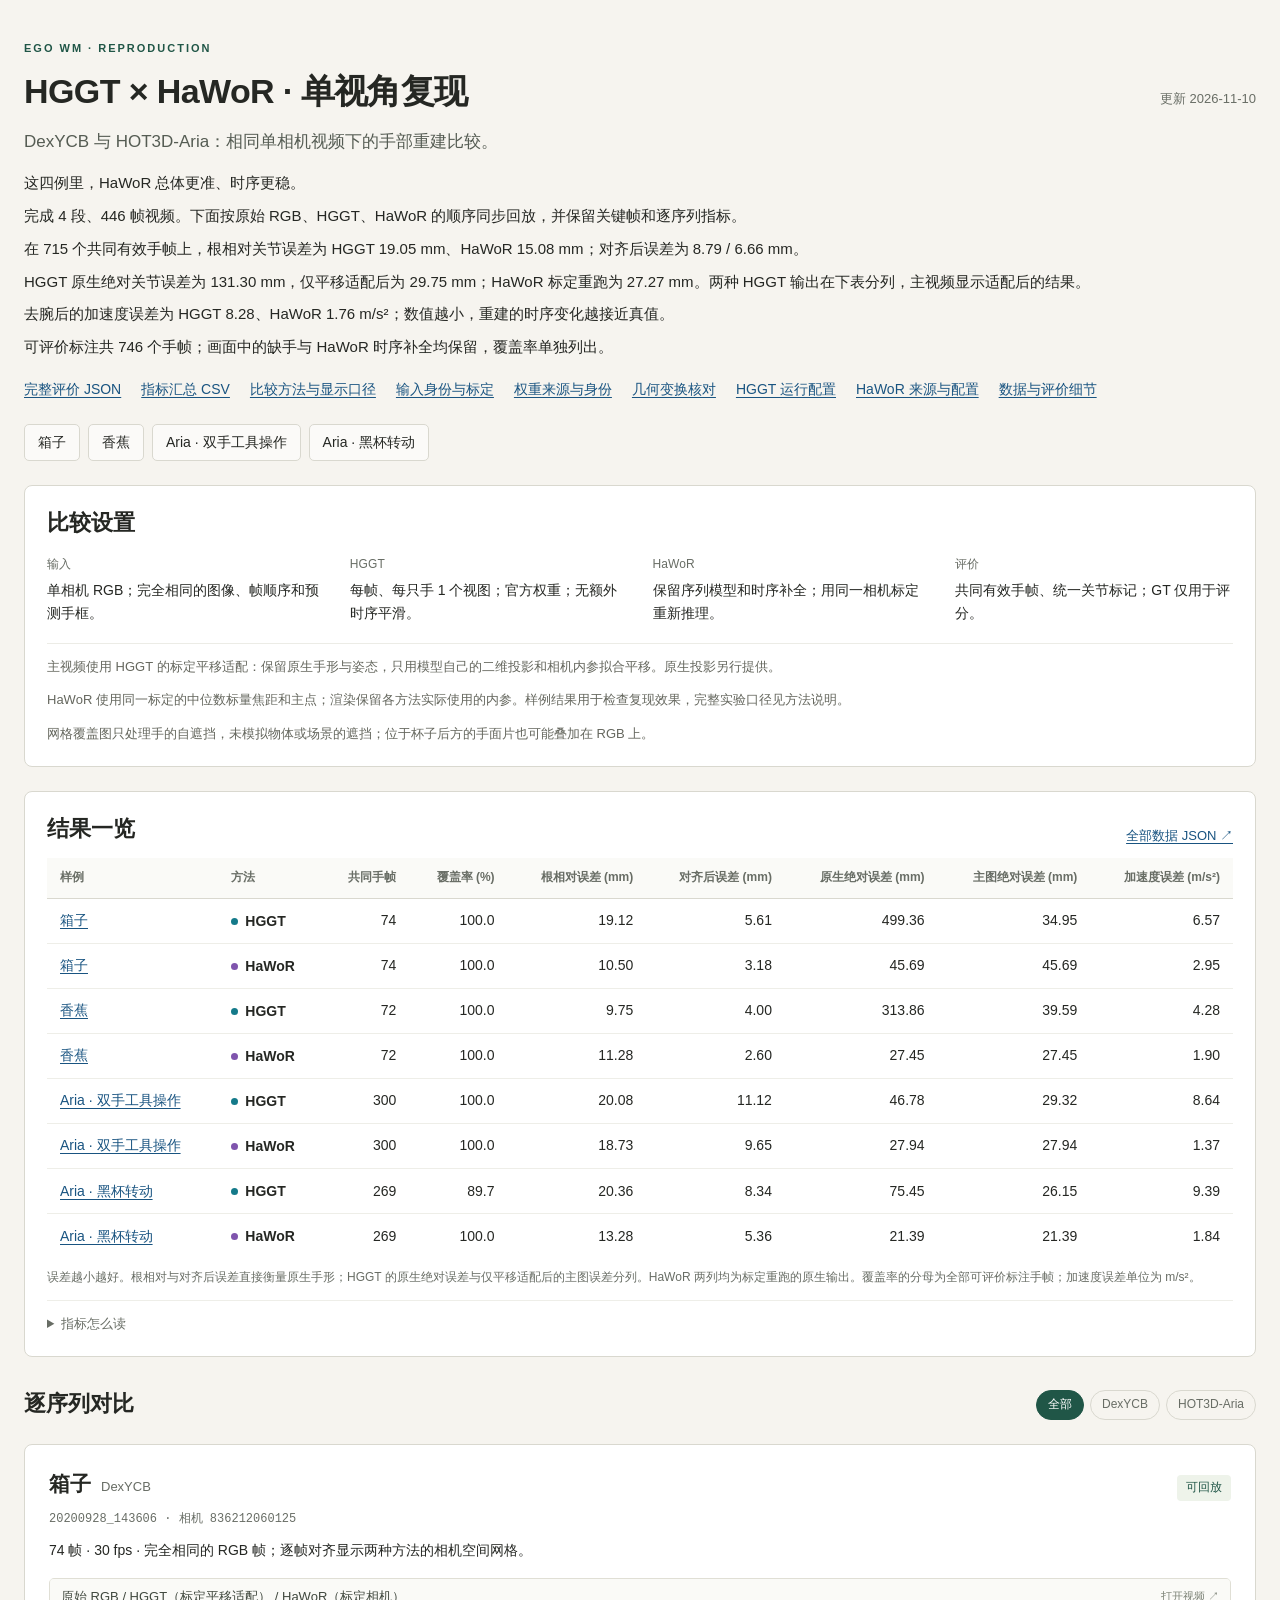
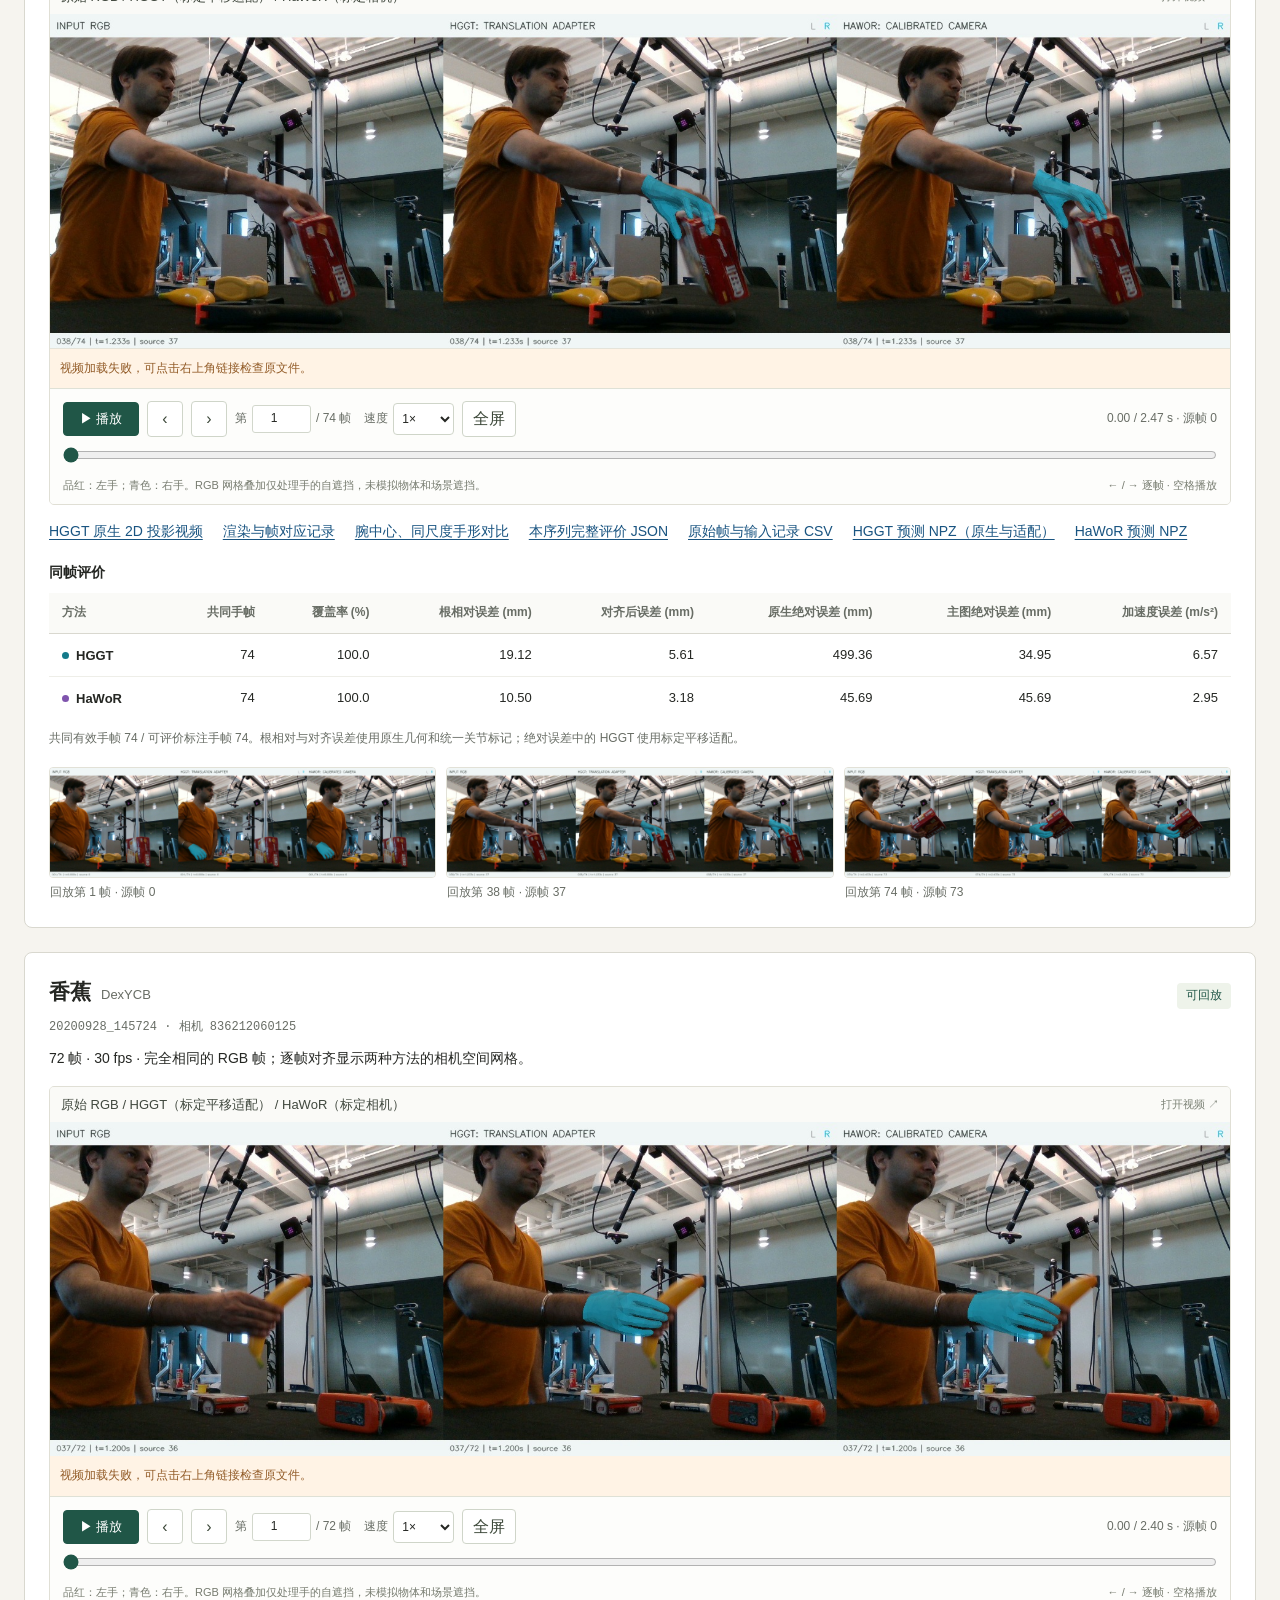
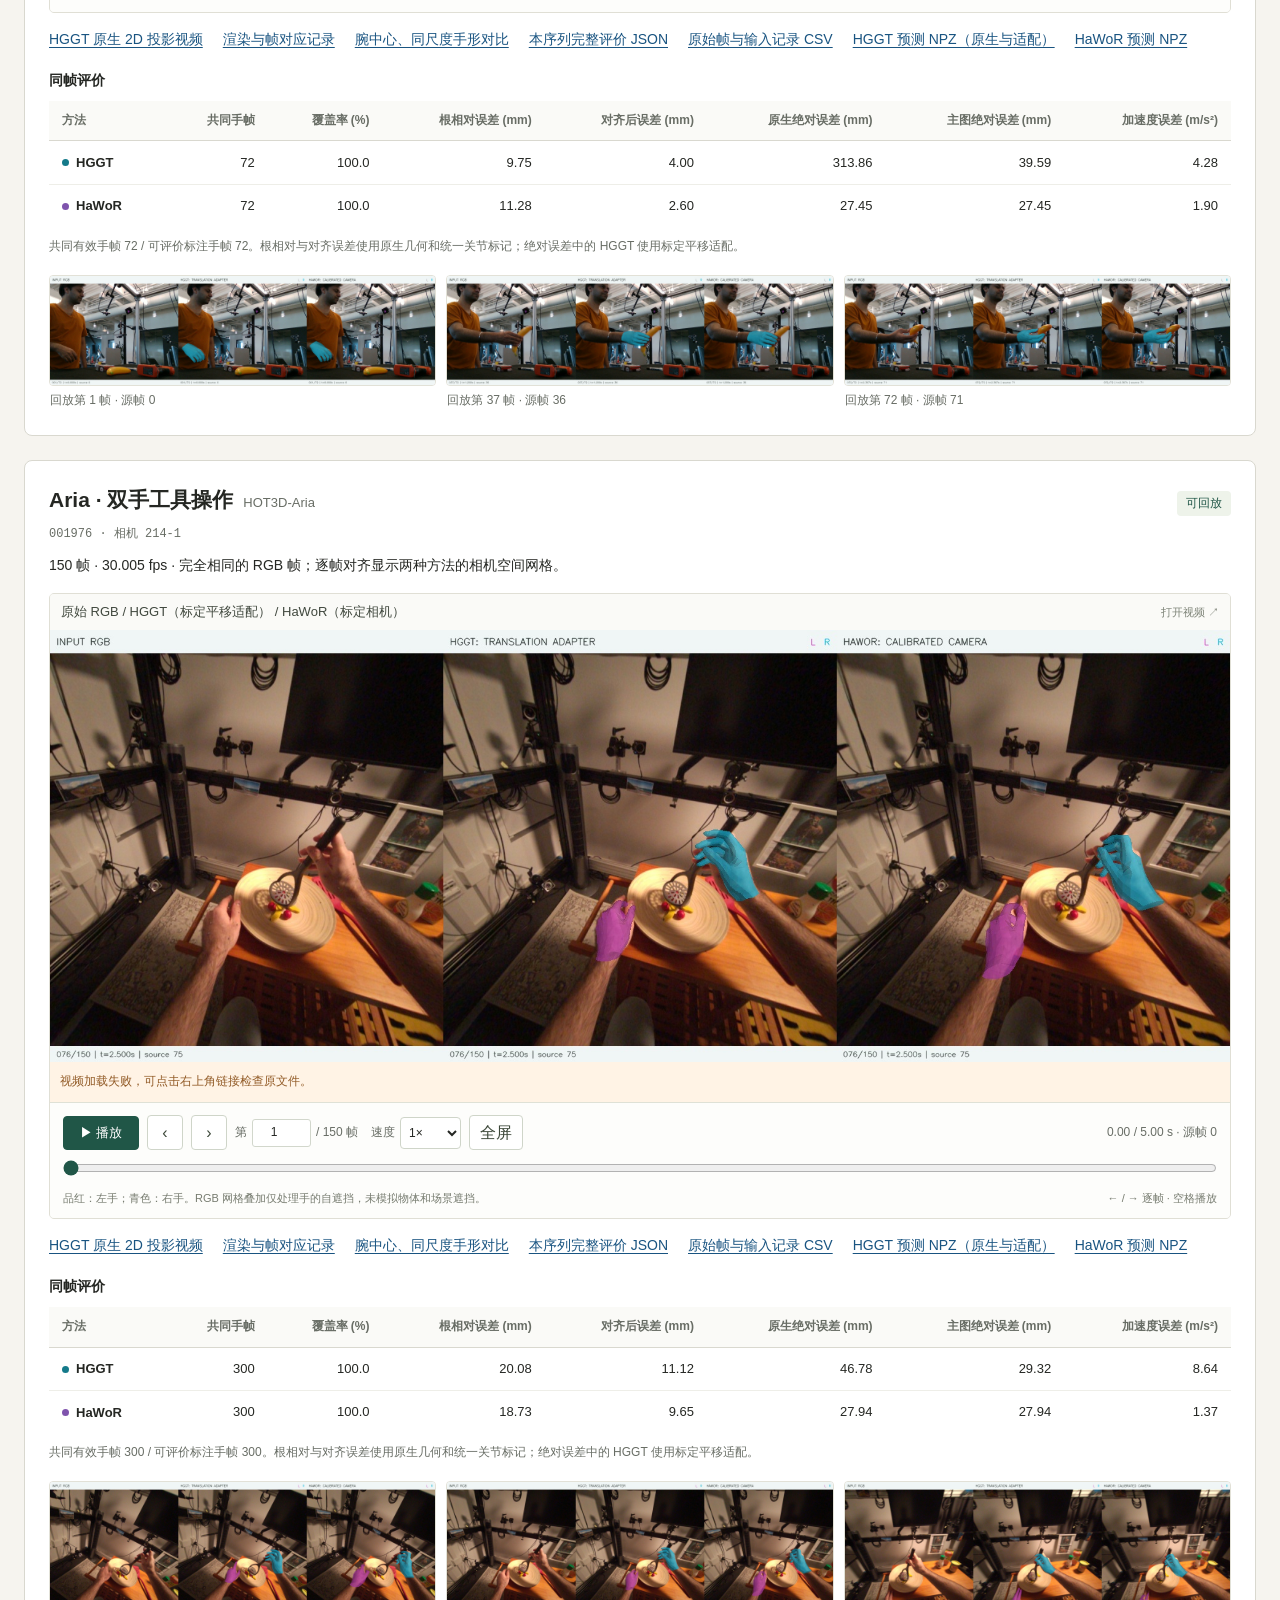
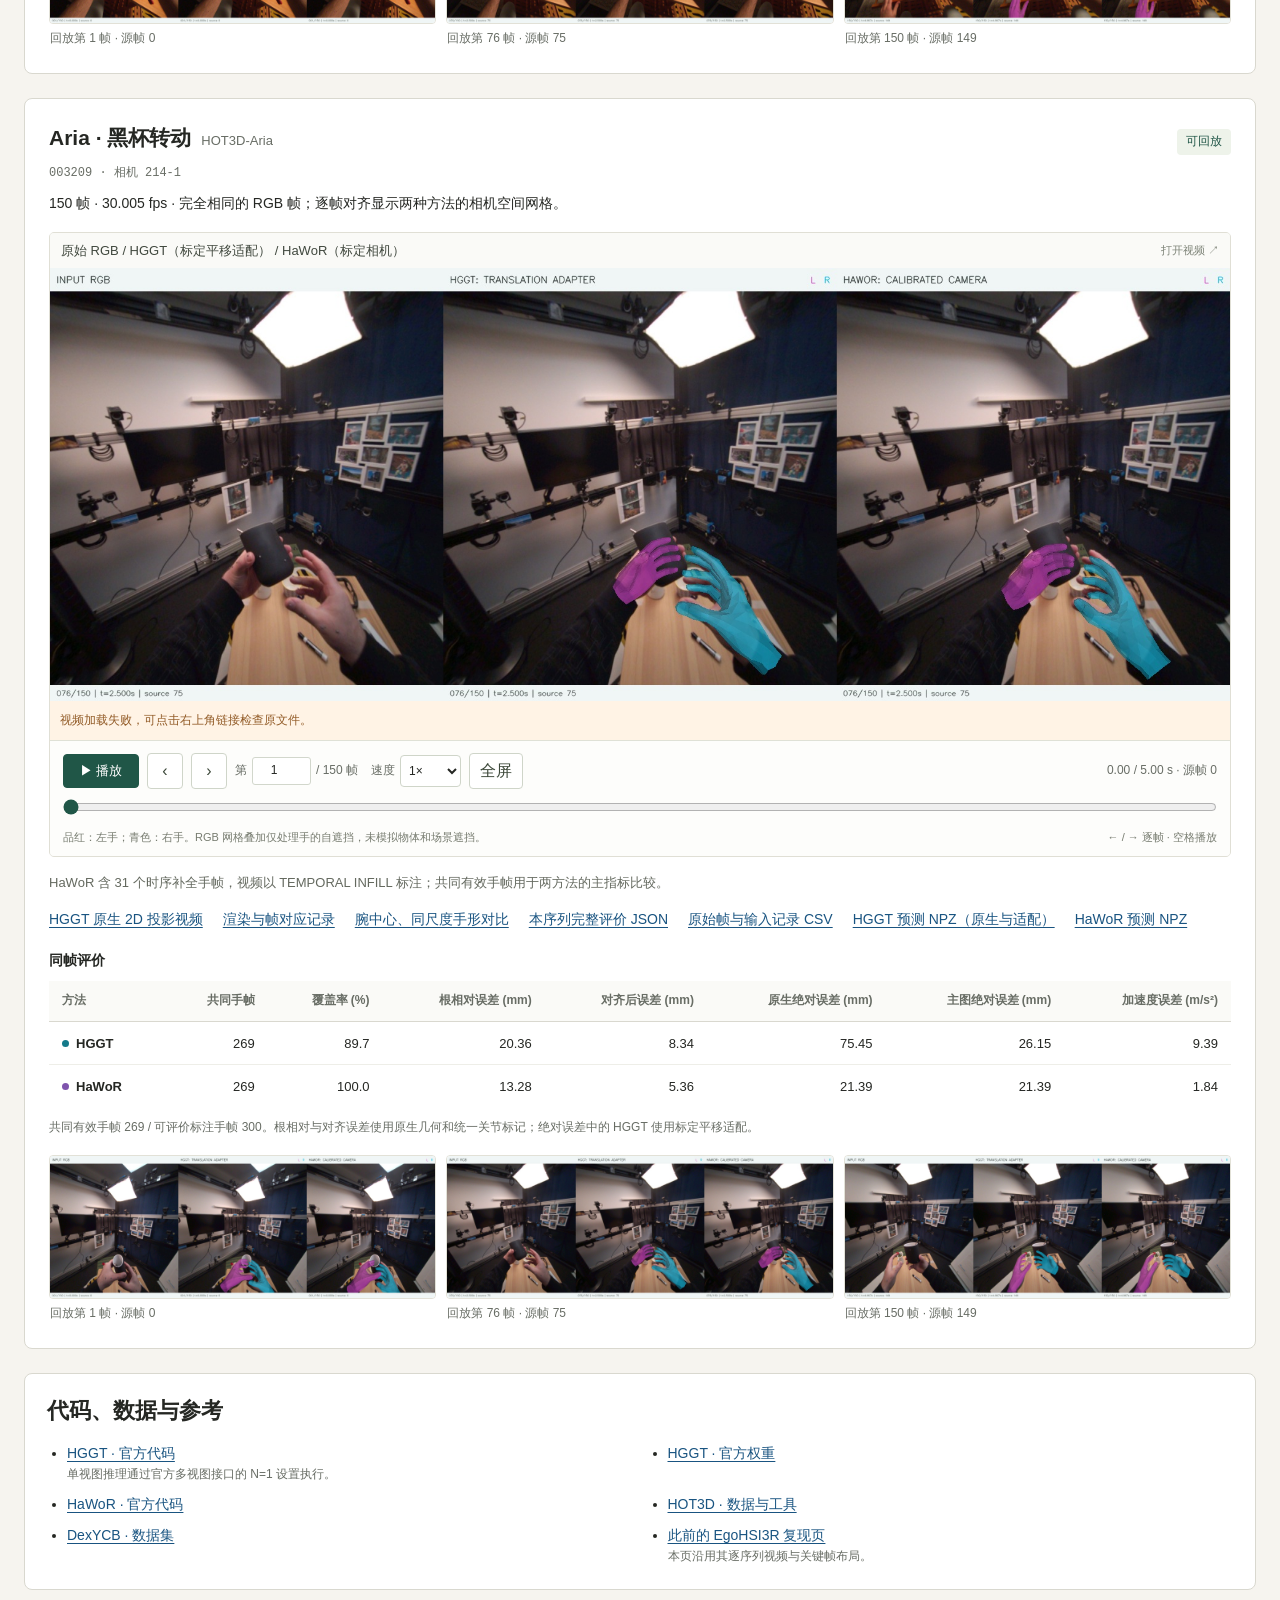
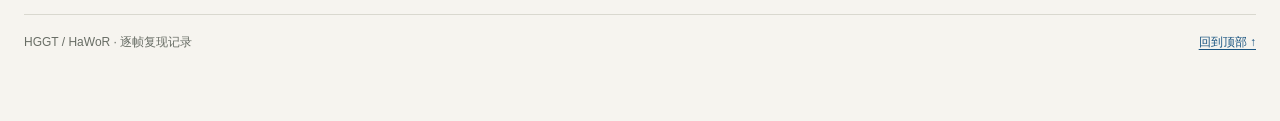
==== docs/index.html @ cd397e87 "Publish four real single-view HGGT and HaWoR comparisons" ====
<!doctype html>
<html lang="zh-CN">
<head>
  <meta charset="utf-8">
  <meta name="viewport" content="width=device-width, initial-scale=1">
  <meta name="color-scheme" content="light">
  <meta name="description" content="HGGT 与 HaWoR 在同一单相机视频上的手部重建复现、同步回放和逐序列评价。">
  <title>HGGT × HaWoR · 单视角复现</title>
  <link rel="stylesheet" href="style.css">
</head>
<body>
  <a class="skip-link" href="#samples">跳到视频对比</a>
  <header class="page-header">
    <div class="eyebrow">EGO WM · REPRODUCTION</div>
    <div class="title-row"><h1 id="page-title">HGGT × HaWoR · 单视角复现</h1><span class="date" id="updated-at"></span></div>
    <p class="lead" id="page-subtitle">同一段视频、同一相机，直接查看手部重建结果。</p>
    <div id="summary" class="summary"></div>
    <div id="top-links" class="link-list"></div>
    <nav class="sample-nav" id="sample-nav" aria-label="样例导航"></nav>
  </header>
  <main>
    <section class="section-block protocol-block" id="protocol-section" hidden>
      <h2>比较设置</h2>
      <dl class="protocol-grid" id="protocol"></dl>
      <div class="scope-notes" id="scope-notes"></div>
    </section>
    <section class="section-block" id="metrics-section" hidden>
      <div class="section-heading"><h2>结果一览</h2><a href="manifest.json" class="small-link">全部数据 JSON ↗</a></div>
      <div id="metrics-summary"></div>
      <details class="metric-guide" id="metric-guide"><summary>指标怎么读</summary><div id="metric-definitions"></div></details>
    </section>
    <div class="sample-section-heading">
      <h2>逐序列对比</h2>
      <div id="dataset-filters" class="dataset-filters" aria-label="按数据集筛选"></div>
    </div>
    <div id="samples" aria-live="polite"><p class="loading">正在读取实验记录……</p></div>
    <section class="section-block" id="sources-section" hidden>
      <h2>代码、数据与参考</h2>
      <ul id="sources" class="sources"></ul>
    </section>
  </main>
  <footer><span>HGGT / HaWoR · 逐帧复现记录</span><a href="#">回到顶部 ↑</a></footer>
  <noscript><p class="error-banner">请启用 JavaScript 查看同步视频和评价表；原始记录可直接下载 <a href="manifest.json">manifest.json</a>。</p></noscript>
  <script src="app.js" defer></script>
</body>
</html>
---- docs/style.css ----
:root{--paper:#f6f4ef;--card:#fff;--ink:#252723;--muted:#686d65;--line:#d9d8cf;--accent:#205647;--blue:#195481;--soft:#eceee7;--hggt:#147a8a;--hawor:#7f54ad}
*{box-sizing:border-box}html{scroll-behavior:smooth;scroll-padding-top:20px}body{font:16px/1.65 -apple-system,BlinkMacSystemFont,"Segoe UI","PingFang SC","Microsoft YaHei",sans-serif;max-width:1500px;margin:32px auto;padding:0 24px 18px;background:var(--paper);color:var(--ink)}a{color:var(--blue);text-underline-offset:3px}button,input,select{font:inherit}button,select{cursor:pointer}button:focus-visible,a:focus-visible,input:focus-visible,select:focus-visible,summary:focus-visible{outline:3px solid #6e9b88;outline-offset:3px}h1,h2,h3,p{margin-top:0}h1{font-size:clamp(26px,3vw,34px);line-height:1.3;font-weight:720;letter-spacing:-.6px;margin:0}h2{font-size:22px;line-height:1.4;margin:0 0 16px}h3{font-size:17px;margin:0 0 9px}p{margin-bottom:12px}.eyebrow{color:var(--accent);font-size:11px;font-weight:750;letter-spacing:2px;margin-bottom:12px}.title-row{display:flex;align-items:baseline;justify-content:space-between;gap:16px}.date{font-size:13px;white-space:nowrap;color:var(--muted)}.lead{font-size:17px;color:#555c53;margin:15px 0}.summary{max-width:1080px}.summary p{margin:8px 0;font-size:15px}.link-list{display:flex;gap:8px 20px;flex-wrap:wrap;font-size:14px;align-items:center}.page-header>.link-list{margin:18px 0}.sample-nav{display:flex;gap:8px;flex-wrap:wrap;padding-top:5px}.sample-nav a{border:1px solid var(--line);background:rgba(255,255,255,.6);border-radius:5px;padding:6px 13px;text-decoration:none;font-size:14px;color:var(--ink)}.sample-nav a:hover{background:#fff;border-color:#a3b0a0}.section-block,.sample-card{background:var(--card);border:1px solid var(--line);border-radius:8px;padding:22px;margin:24px 0}.protocol-grid{display:grid;grid-template-columns:repeat(4,minmax(0,1fr));gap:18px 25px;margin:0}.protocol-grid>div{min-width:0}.protocol-grid dt{color:var(--muted);font-size:12px;letter-spacing:.1px;margin-bottom:4px}.protocol-grid dd{font-size:14px;margin:0;overflow-wrap:anywhere}.scope-notes{font-size:13px;color:#65675e}.scope-notes:has(p){border-top:1px solid #ecece6;padding-top:12px;margin-top:18px}.scope-notes p:last-child{margin-bottom:0}.section-heading,.sample-section-heading{display:flex;align-items:center;justify-content:space-between;gap:15px}.section-heading h2{margin-bottom:13px}.small-link{font-size:13px;white-space:nowrap}.table-scroll{overflow-x:auto}.metrics-table{width:100%;border-collapse:collapse;white-space:nowrap;font-size:14px;font-variant-numeric:tabular-nums}.metrics-table th{font-size:12px;font-weight:600;color:var(--muted);text-align:right;padding:10px 13px;border-bottom:1px solid var(--line);background:#fafaf7}.metrics-table td{padding:10px 13px;border-bottom:1px solid #eeeeE8;text-align:right}.metrics-table td:first-child,.metrics-table th:first-child{text-align:left}.metrics-table .method{text-align:left;font-weight:600}.metrics-table tbody tr:last-child td{border-bottom:0}.metrics-table .group-start td{border-top:1px solid var(--line)}.method-name{display:inline-flex;gap:7px;align-items:center}.method-dot{width:7px;height:7px;background:#999;border-radius:50%;display:inline-block}.method-dot.hggt{background:var(--hggt)}.method-dot.hawor{background:var(--hawor)}.metric-guide{border-top:1px solid #eeeeE8;margin-top:12px;padding-top:12px;color:var(--muted);font-size:13px}.metric-guide summary{cursor:pointer;display:list-item}.metric-guide p{margin:8px 0}.sample-section-heading{margin:32px 0 0}.sample-section-heading h2{margin:0}.dataset-filters{display:flex;gap:6px;flex-wrap:wrap}.filter-button{font-size:12px;background:transparent;color:var(--muted);border:1px solid var(--line);padding:4px 11px;border-radius:99px}.filter-button[aria-pressed=true]{background:var(--accent);color:#fff;border-color:var(--accent)}.sample-card{scroll-margin-top:24px}.sample-heading{display:flex;align-items:baseline;justify-content:space-between;gap:16px;margin-bottom:9px}.sample-heading h2{margin:0;font-size:21px}.dataset-label{font-size:13px;font-weight:400;color:var(--muted);margin-left:10px}.sample-status{color:var(--accent);font-size:12px;white-space:nowrap;background:#eef3ea;padding:3px 9px;border-radius:4px}.sample-status.pending{color:#826026;background:#f4eee0}.sequence{font-family:ui-monospace,SFMono-Regular,Consolas,monospace;font-size:12px;overflow-wrap:anywhere;color:var(--muted);margin-bottom:9px}.sample-description{font-size:14px;margin:0 0 16px}.video-player{background:#f2f1eb;border:1px solid #e0dfd5;border-radius:5px;overflow:hidden}.video-grid{display:grid;grid-template-columns:repeat(var(--columns,3),minmax(0,1fr));gap:1px;background:#dcded4}.video-grid.composite{display:block}.video-cell{margin:0;background:#f4f3ed;position:relative;min-width:0}.video-cell figcaption{padding:7px 11px;font-size:13px;background:#fafaf7;color:#40483e;display:flex;align-items:center;justify-content:space-between;gap:10px}.video-cell figcaption a{font-size:11px;text-decoration:none;color:#7c8276}.video-cell figcaption a:hover{color:var(--blue);text-decoration:underline}.video-cell video{display:block;width:100%;aspect-ratio:var(--video-ratio,4/3);object-fit:contain;background:#e5e4da}.composite .video-cell video{aspect-ratio:auto;min-height:100px}.video-cell .media-error{margin:0;padding:10px;font-size:12px;color:#925b27;background:#fff3e5}.player-toolbar{padding:12px 13px;background:#fdfdfb;border-top:1px solid #dfe1d6}.transport{display:flex;align-items:center;gap:8px;flex-wrap:wrap}.transport button{line-height:1.2;min-height:34px;min-width:36px;background:#fff;border:1px solid #cfd5c9;border-radius:4px;color:#3b4738;padding:7px 10px}.transport button.play{min-width:76px;background:var(--accent);color:#fff;border-color:var(--accent);font-size:13px}.transport button:hover{filter:brightness(.96)}.transport select{font-size:12px;background:#fff;border:1px solid #cfd5c9;border-radius:4px;padding:4px;min-height:32px;color:var(--ink)}.speed-label{font-size:12px;display:flex;align-items:center;gap:5px;color:var(--muted);margin-left:5px}.time-label{font-size:12px;color:var(--muted);font-variant-numeric:tabular-nums;margin-left:auto}.frame-input{width:59px;padding:3px 4px;border:1px solid #d2d7cc;border-radius:3px;font-size:12px;text-align:center;background:#fff;color:var(--ink)}.frame-label{font-size:12px;color:var(--muted);display:flex;align-items:center;gap:5px}.timeline{display:block;width:100%;height:18px;accent-color:var(--accent);margin:9px 0 0;cursor:pointer}.player-caption{display:flex;align-items:center;justify-content:space-between;gap:10px;color:#777c70;font-size:11px;padding:0 13px 10px;margin:0;background:#fdfdfb}.player-message{font-size:12px;color:var(--muted);margin:8px 0 0}.sample-notes{margin:15px 0;font-size:13px;color:#64695f}.sample-notes p{margin:6px 0}.sample-links{margin:15px 0}.sample-metrics{margin:18px 0 0}.sample-metrics h3{font-size:14px;margin-bottom:9px}.sample-metrics .metrics-table{font-size:13px}.keyframes{display:grid;grid-template-columns:repeat(3,minmax(0,1fr));gap:10px;margin-top:18px}.keyframes figure{margin:0;min-width:0}.keyframes a{display:block;border:1px solid #e2e1d7;background:#f2f1eb;border-radius:4px;overflow:hidden}.keyframes img{display:block;width:100%;height:auto}.keyframes figcaption{font-size:12px;color:var(--muted);padding:5px 1px 0}.placeholder{border:1px dashed #d5d7cc;padding:36px 20px;background:#f5f5ef;text-align:center;color:var(--muted);font-size:14px;border-radius:5px}.loading{padding:40px;text-align:center;color:var(--muted)}.error-banner{padding:20px;background:#fff5e6;border:1px solid #e1cda7;border-radius:6px}.empty-cell{color:#92968c}.sources{font-size:14px;display:grid;grid-template-columns:repeat(2,minmax(0,1fr));gap:8px 35px;padding-left:20px;margin-bottom:0}.sources li{overflow-wrap:anywhere}.source-note{display:block;color:var(--muted);font-size:12px}.footnotes{font-size:12px;color:var(--muted);margin:10px 0 0}footer{font-size:12px;display:flex;gap:20px;justify-content:space-between;border-top:1px solid var(--line);padding:18px 0;color:var(--muted)}.skip-link{position:absolute;left:16px;top:-60px;padding:10px;background:#fff;z-index:5}.skip-link:focus{top:10px}[hidden]{display:none!important}
@media(min-width:1200px){.sample-card{padding:24px}.page-header{padding:7px 0 0}}
@media(max-width:900px){.protocol-grid{grid-template-columns:repeat(2,minmax(0,1fr))}.video-grid{grid-template-columns:repeat(var(--columns,3),minmax(0,1fr))}.video-cell figcaption{font-size:12px;padding:5px 7px}.video-cell figcaption a{display:none}.time-label{margin-left:0}.sample-heading{align-items:flex-start}.sample-heading h2{font-size:19px}}
@media(max-width:600px){body{margin:20px auto;padding:0 12px 10px;font-size:15px}.title-row{display:block}.date{display:block;margin-top:10px}.lead{font-size:15px}.section-block,.sample-card{padding:15px;margin:18px 0}.sample-nav a{padding:5px 10px;font-size:12px}.protocol-grid{gap:15px}.protocol-grid dd{font-size:12px}.sample-section-heading{display:block}.dataset-filters{margin-top:10px}.sample-heading{gap:8px}.dataset-label{display:block;margin-left:0;margin-top:4px}.sample-status{font-size:11px}.keyframes{grid-template-columns:1fr}.sources{grid-template-columns:1fr}.transport{gap:6px}.transport button{min-height:33px;padding:6px 7px;min-width:31px}.transport button.play{min-width:65px}.frame-label{font-size:11px}.frame-input{width:46px}.speed-label{margin-left:0;font-size:11px}.time-label{flex-basis:100%;margin-top:3px}.player-caption{display:block;font-size:10px}.video-cell figcaption{font-size:10px;justify-content:center;padding:5px 2px}.sample-description{font-size:13px}.link-list{font-size:12px;gap:6px 15px}.metrics-table td,.metrics-table th{padding:8px 9px}.small-link{font-size:11px}footer{font-size:11px}}
@media(prefers-reduced-motion:reduce){html{scroll-behavior:auto}}
.video-player:fullscreen{width:100vw;max-width:none;background:#111;display:flex;flex-direction:column;justify-content:center}.video-player:fullscreen .video-cell video{max-height:calc(100vh - 155px);object-fit:contain}.video-player:fullscreen .video-grid{width:100%}.video-player:fullscreen .player-toolbar,.video-player:fullscreen .player-caption{flex-shrink:0}
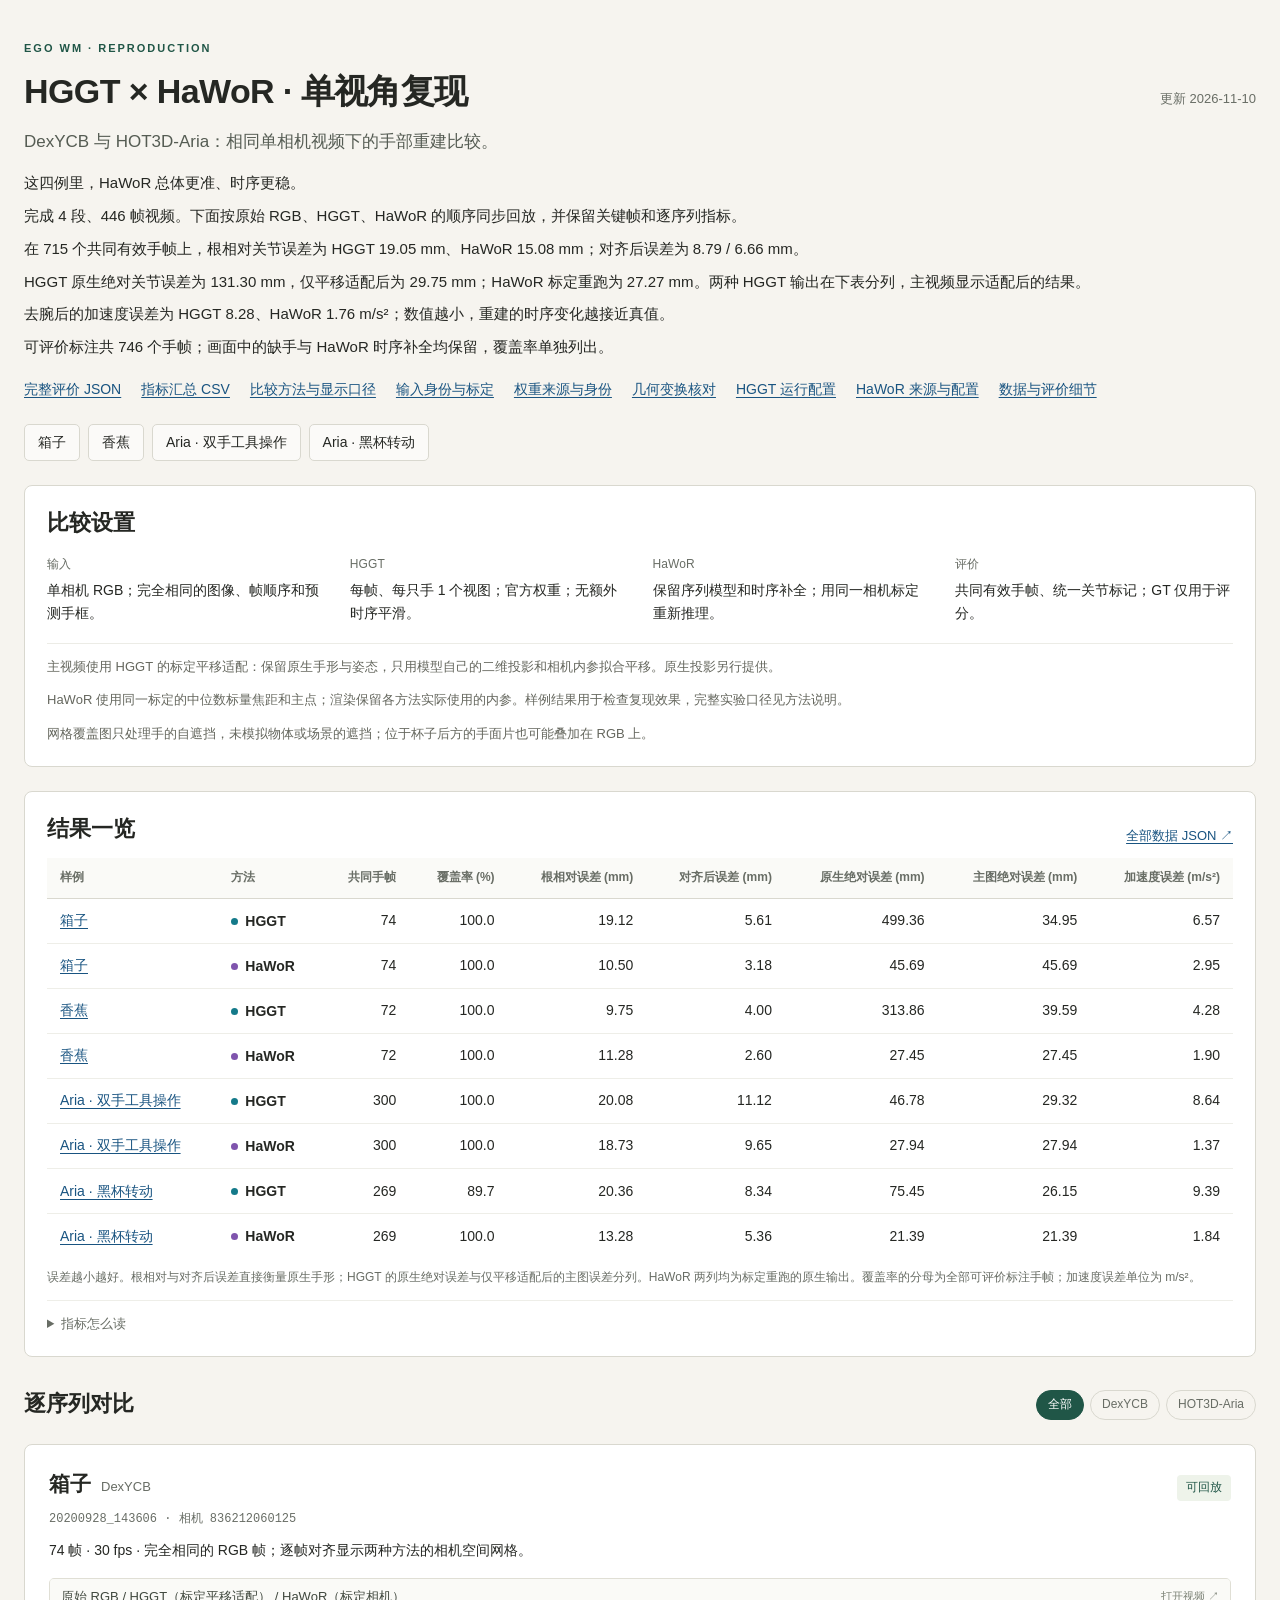
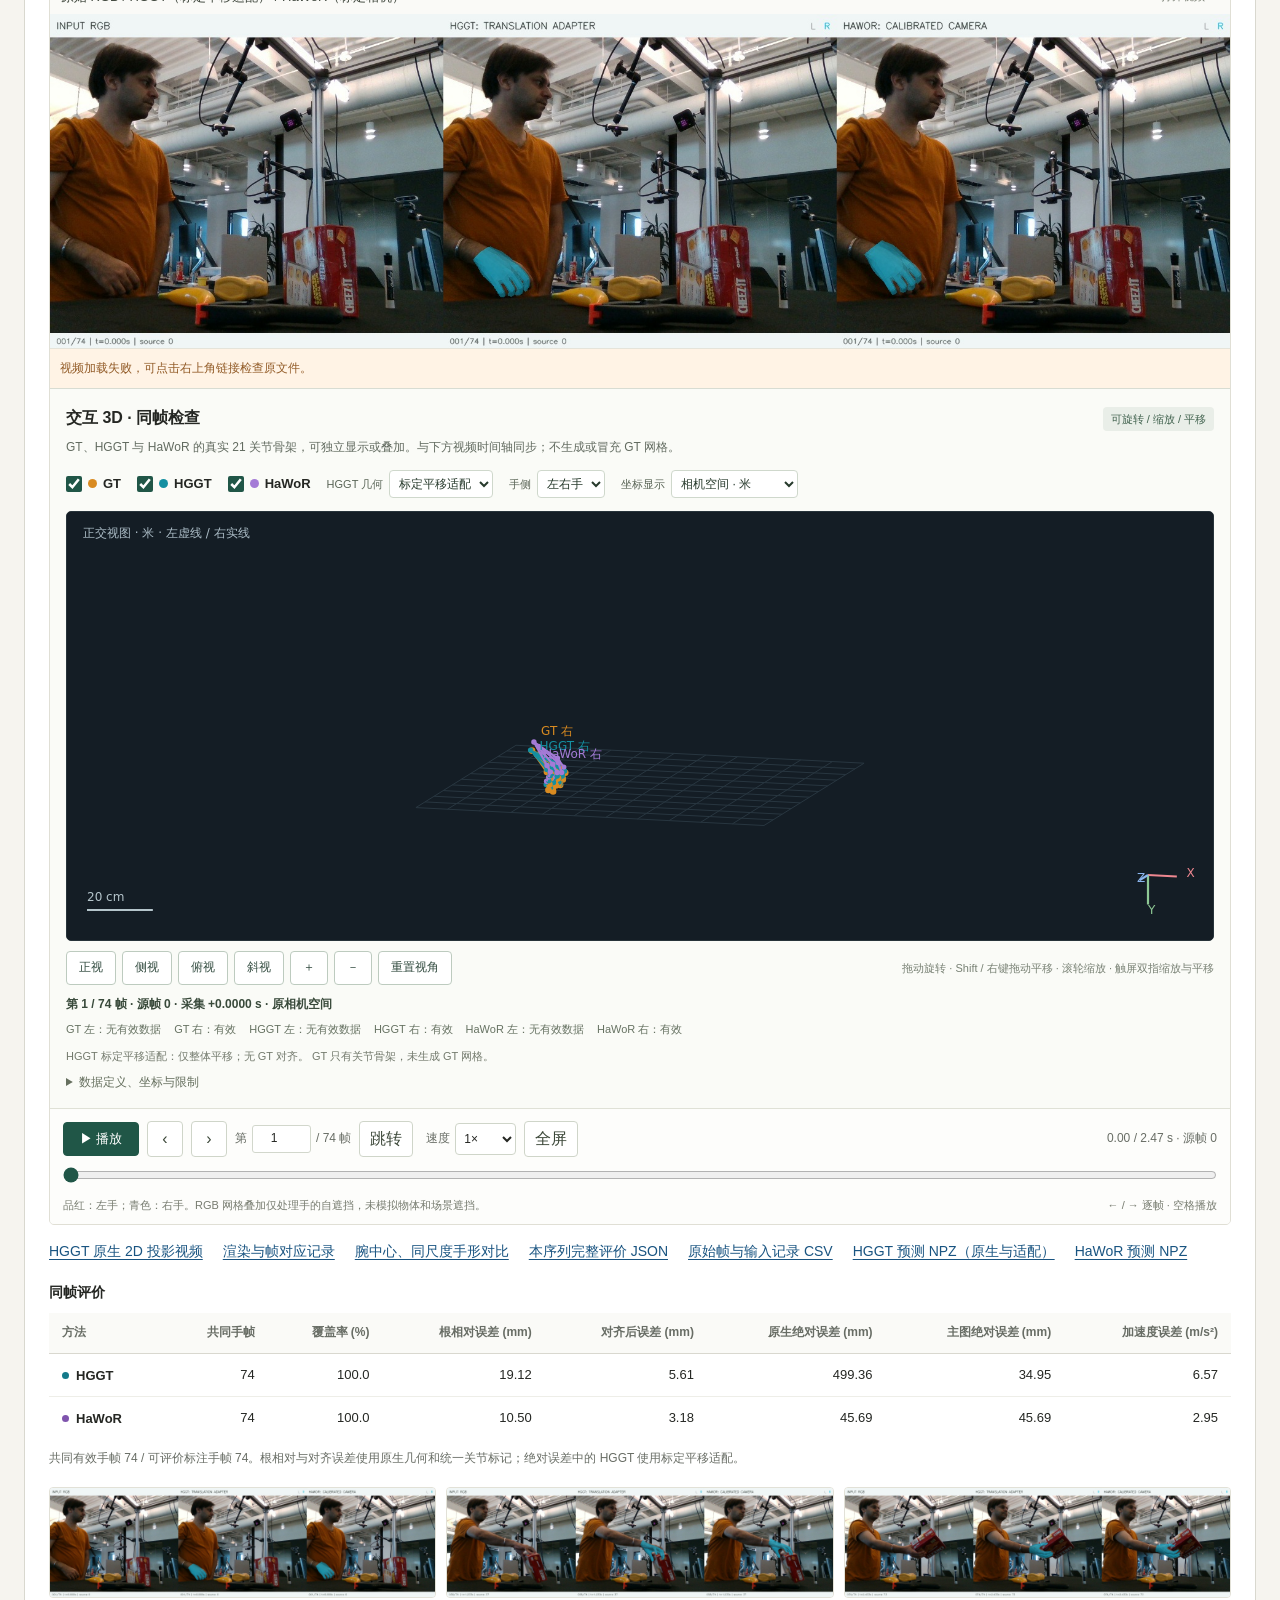
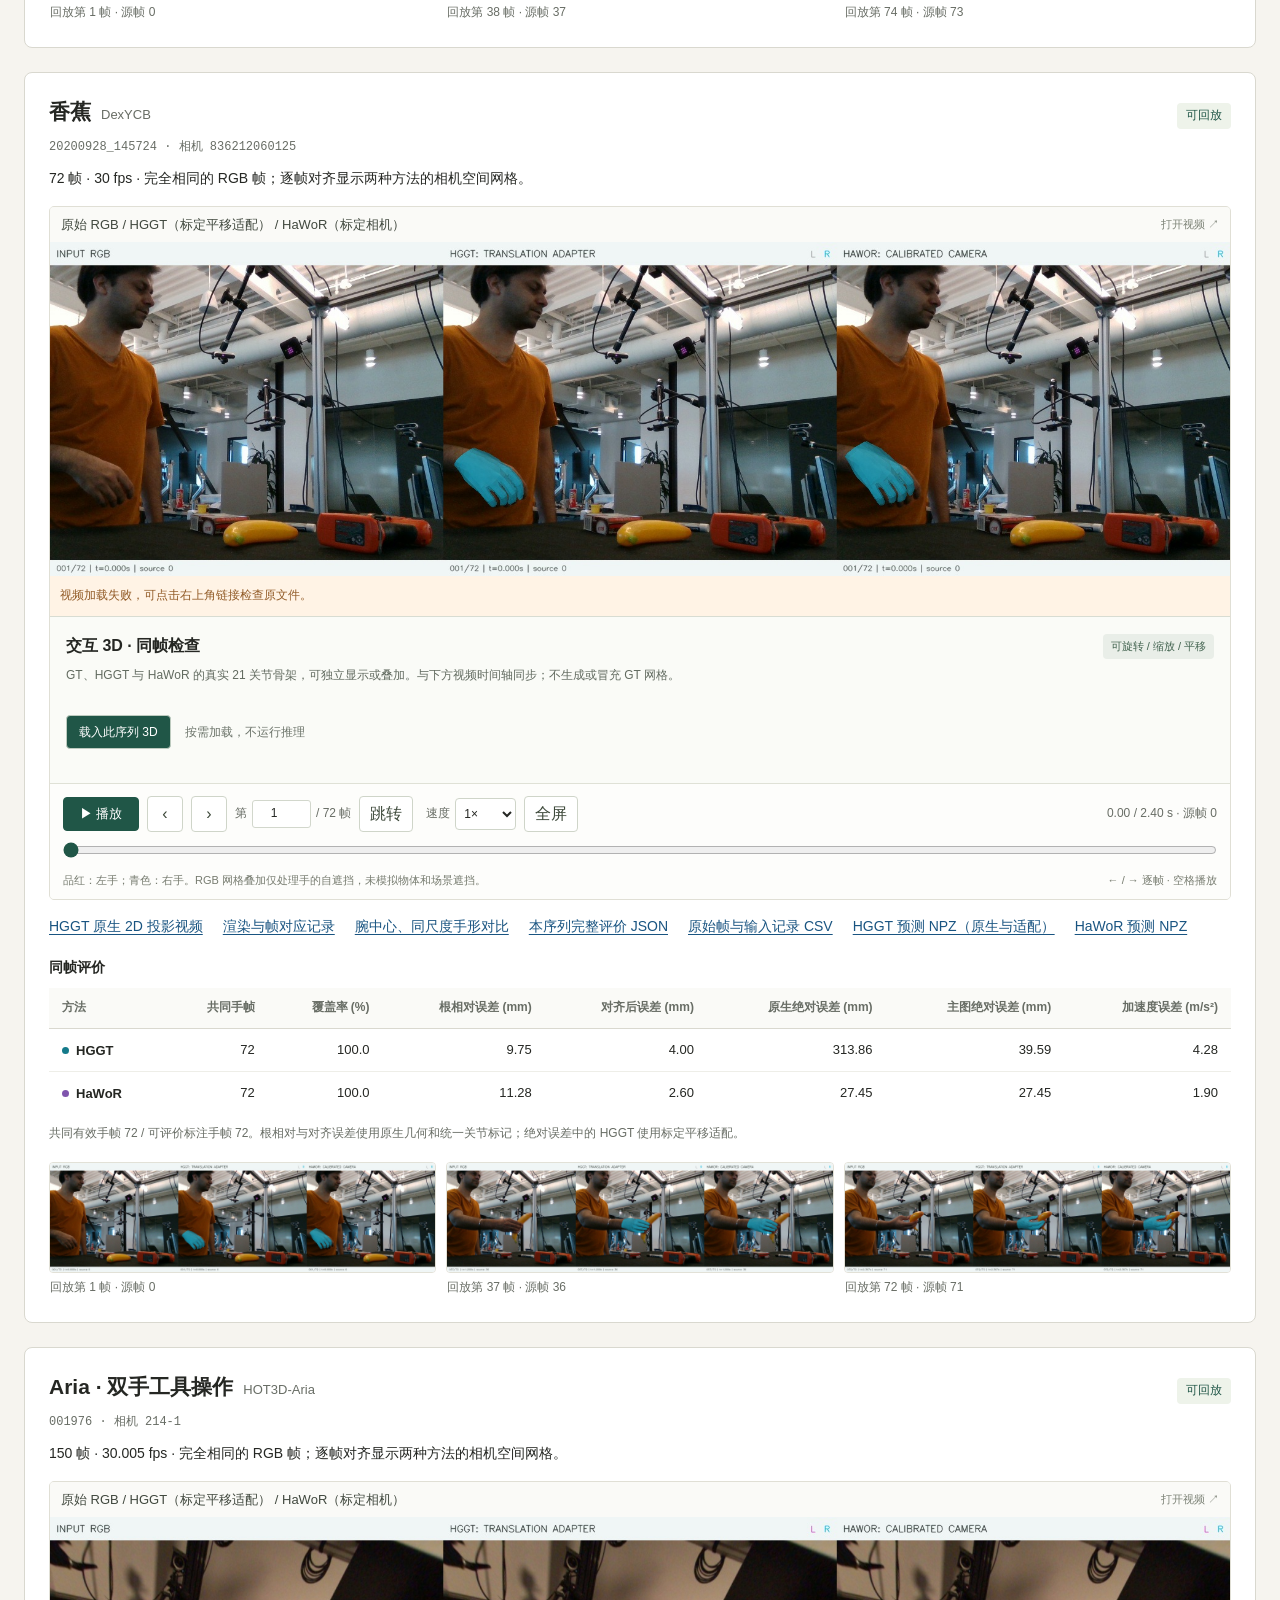
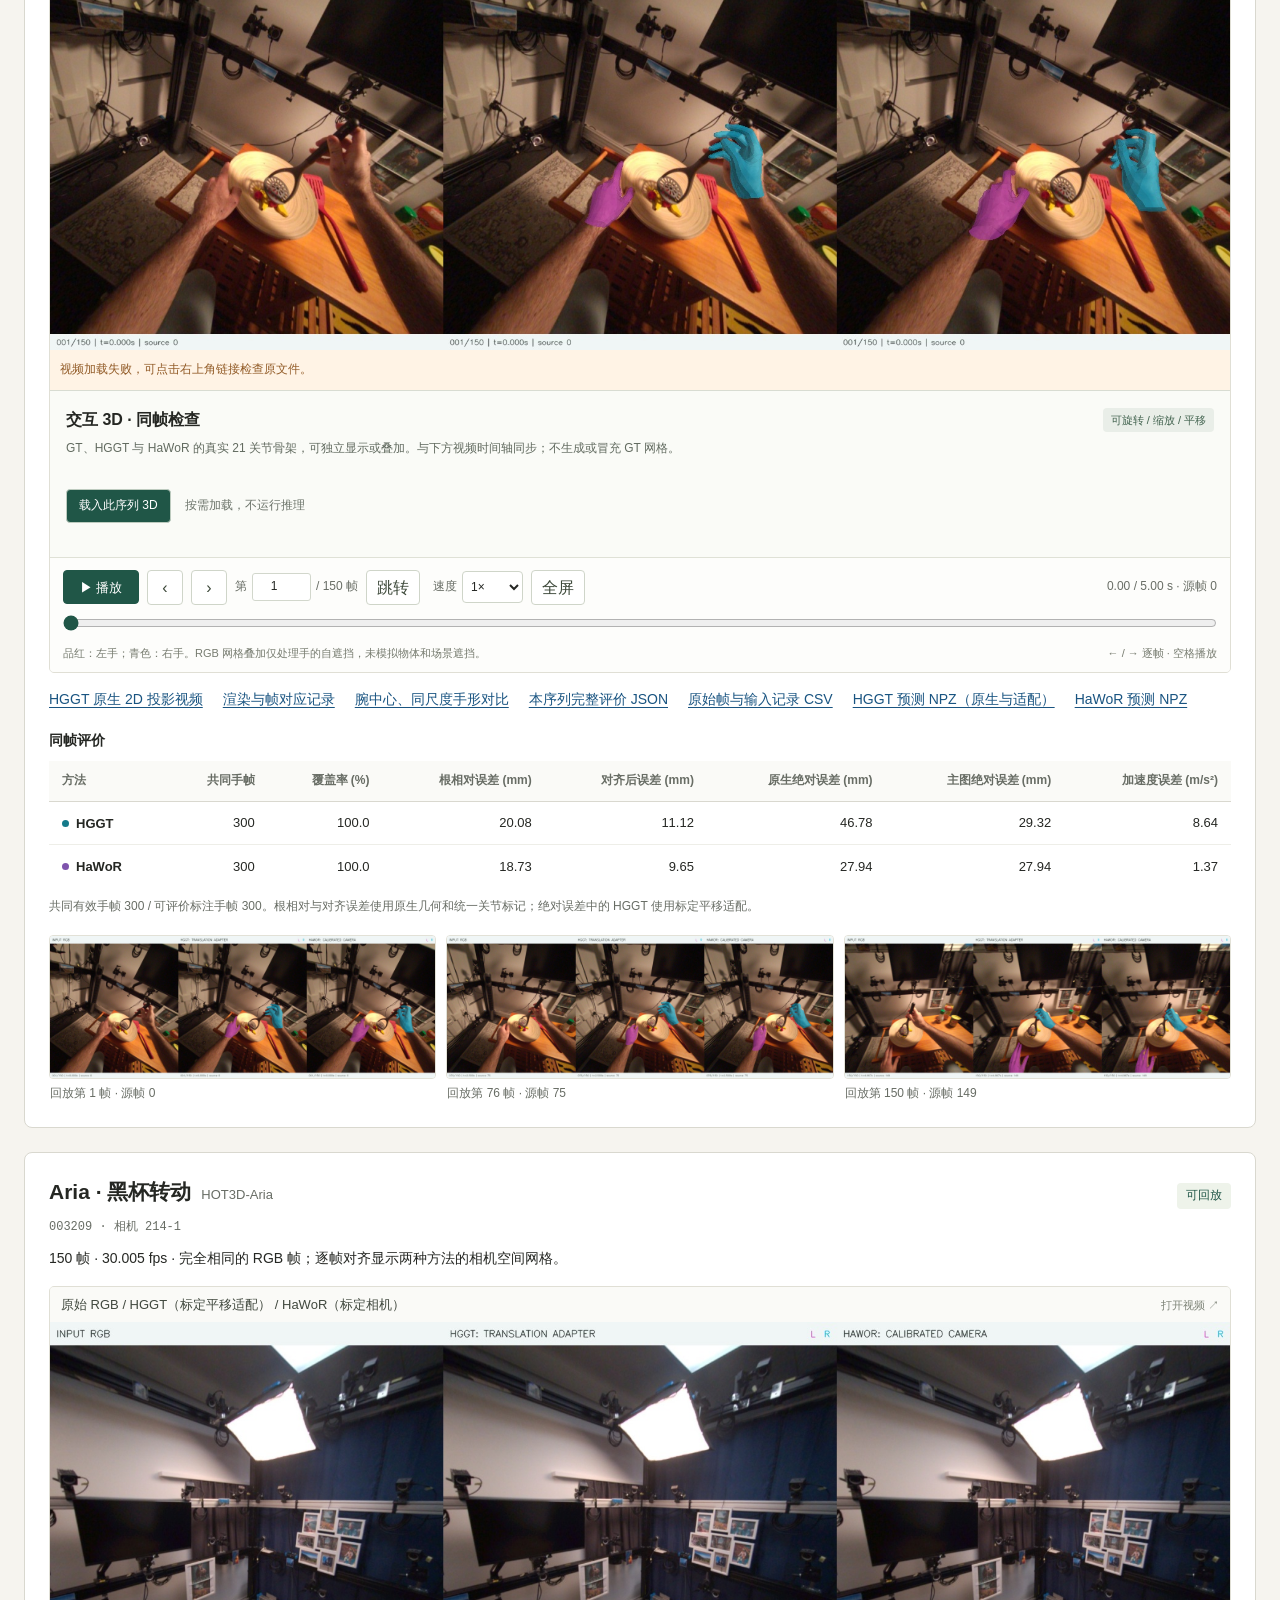
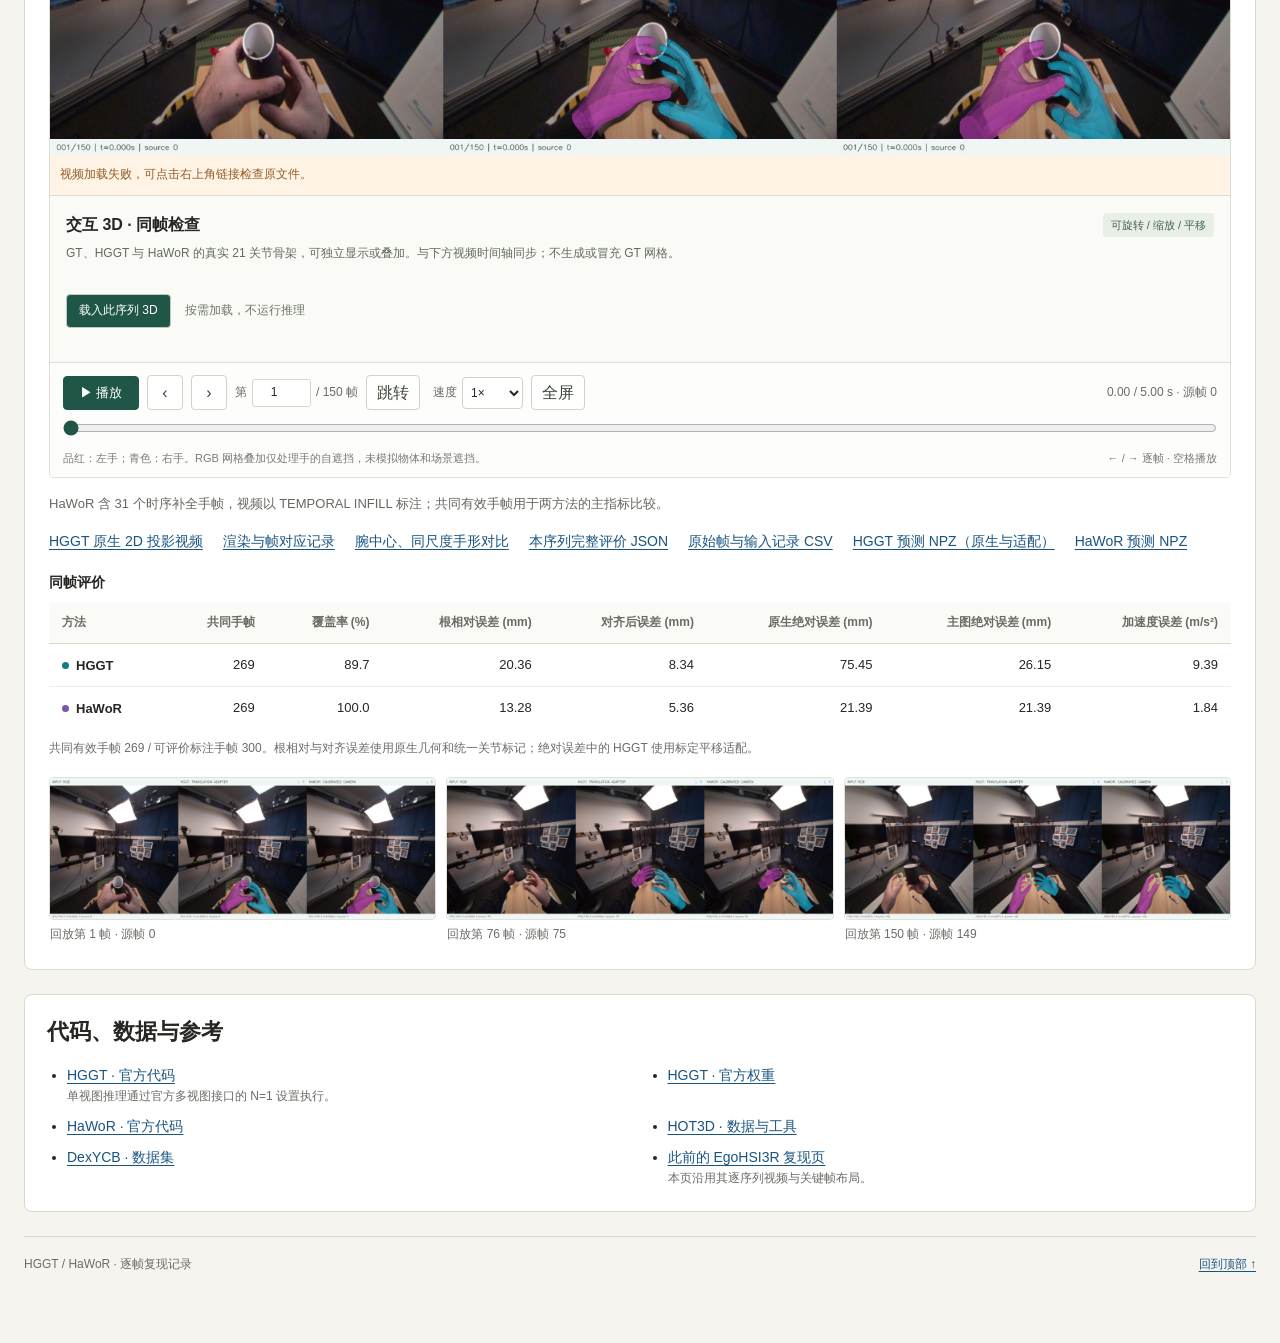
==== commit 31d3f80c: "Add synchronized interactive 3D GT and method skeleton comparison" ====
--- a/docs/index.html
+++ b/docs/index.html
@@ -41,6 +41,7 @@
   </main>
   <footer><span>HGGT / HaWoR · 逐帧复现记录</span><a href="#">回到顶部 ↑</a></footer>
   <noscript><p class="error-banner">请启用 JavaScript 查看同步视频和评价表；原始记录可直接下载 <a href="manifest.json">manifest.json</a>。</p></noscript>
+  <script src="viewer3d.js" defer></script>
   <script src="app.js" defer></script>
 </body>
 </html>
--- a/docs/style.css
+++ b/docs/style.css
@@ -5,3 +5,5 @@
 @media(max-width:600px){body{margin:20px auto;padding:0 12px 10px;font-size:15px}.title-row{display:block}.date{display:block;margin-top:10px}.lead{font-size:15px}.section-block,.sample-card{padding:15px;margin:18px 0}.sample-nav a{padding:5px 10px;font-size:12px}.protocol-grid{gap:15px}.protocol-grid dd{font-size:12px}.sample-section-heading{display:block}.dataset-filters{margin-top:10px}.sample-heading{gap:8px}.dataset-label{display:block;margin-left:0;margin-top:4px}.sample-status{font-size:11px}.keyframes{grid-template-columns:1fr}.sources{grid-template-columns:1fr}.transport{gap:6px}.transport button{min-height:33px;padding:6px 7px;min-width:31px}.transport button.play{min-width:65px}.frame-label{font-size:11px}.frame-input{width:46px}.speed-label{margin-left:0;font-size:11px}.time-label{flex-basis:100%;margin-top:3px}.player-caption{display:block;font-size:10px}.video-cell figcaption{font-size:10px;justify-content:center;padding:5px 2px}.sample-description{font-size:13px}.link-list{font-size:12px;gap:6px 15px}.metrics-table td,.metrics-table th{padding:8px 9px}.small-link{font-size:11px}footer{font-size:11px}}
 @media(prefers-reduced-motion:reduce){html{scroll-behavior:auto}}
 .video-player:fullscreen{width:100vw;max-width:none;background:#111;display:flex;flex-direction:column;justify-content:center}.video-player:fullscreen .video-cell video{max-height:calc(100vh - 155px);object-fit:contain}.video-player:fullscreen .video-grid{width:100%}.video-player:fullscreen .player-toolbar,.video-player:fullscreen .player-caption{flex-shrink:0}
+/* Interactive geometry is subordinate to the same sequence/time controls. */
+.viewer3d{border-top:1px solid #d8dcd2;background:#fafbf7;padding:16px}.v3-heading{display:flex;align-items:center;justify-content:space-between;gap:12px;margin-bottom:6px}.v3-heading h3{margin:0;font-size:16px}.v3-badge{font-size:11px;background:#e9eee8;color:#42634f;padding:3px 8px;border-radius:4px}.v3-intro{font-size:12px;color:#626b60;margin-bottom:12px}.v3-loader{display:flex;align-items:center;gap:14px;min-height:70px}.v3-loader button,.v3-tools button{background:#fff;color:#334c40;border:1px solid #bdcbbf;border-radius:4px;padding:6px 12px;font-size:12px;min-height:34px}.v3-loader button{background:#205647;color:#fff}.v3-load-status{font-size:12px;color:#6c746a}.v3-choices{display:flex;flex-wrap:wrap;gap:10px 16px;align-items:center;margin:0 0 13px}.v3-check{display:flex;align-items:center;gap:6px;font-size:13px;font-weight:650;cursor:pointer}.v3-check input{accent-color:#205647;width:16px;height:16px;margin:0}.v3-check i{display:block;width:9px;height:9px;border-radius:50%}.v3-select{display:flex;align-items:center;gap:6px;font-size:11px;color:#596456}.v3-select select{font-size:12px;padding:5px;border:1px solid #cfd8cc;border-radius:4px;max-width:195px;background:#fff;color:#273a2c}.v3-canvas-wrap{height:430px;border:1px solid #27333a;border-radius:5px;overflow:hidden;background:#141d25}.v3-canvas{display:block;width:100%;height:100%;touch-action:none;cursor:grab}.v3-canvas:active{cursor:grabbing}.v3-tools{display:flex;align-items:center;flex-wrap:wrap;gap:6px;margin:10px 0}.v3-help{font-size:11px;color:#788174;margin-left:auto}.v3-state{font-variant-numeric:tabular-nums;font-size:12px;font-weight:600;margin-bottom:6px;color:#394a3b}.v3-hand-status{display:flex;flex-wrap:wrap;gap:5px 13px;font-size:11px;color:#667262}.v3-hand-status .infilled{color:#99651c;background:#faf0db;padding:0 4px}.v3-note{font-size:11px;color:#737a6d;margin:8px 0}.v3-details{font-size:12px;color:#66705f}.v3-details summary{cursor:pointer}.v3-details p{margin:8px 0}.video-player:fullscreen .video-cell video{max-height:28vh}.video-player:fullscreen .v3-canvas-wrap{height:32vh}.video-player:fullscreen{overflow-y:auto;justify-content:flex-start}.video-player:fullscreen .viewer3d{padding:10px}.video-player:fullscreen .v3-intro{display:none}@media(max-width:600px){.viewer3d{padding:11px}.v3-heading{display:block}.v3-badge{display:inline-block;margin-top:5px}.v3-canvas-wrap{height:330px}.v3-choices{gap:8px 12px}.v3-select{width:100%;justify-content:space-between}.v3-select select{width:70%;max-width:none}.v3-help{width:100%;margin:3px 0}.v3-loader{align-items:flex-start;flex-direction:column;gap:7px}.v3-state{font-size:11px}.v3-tools button{padding:5px 8px}}
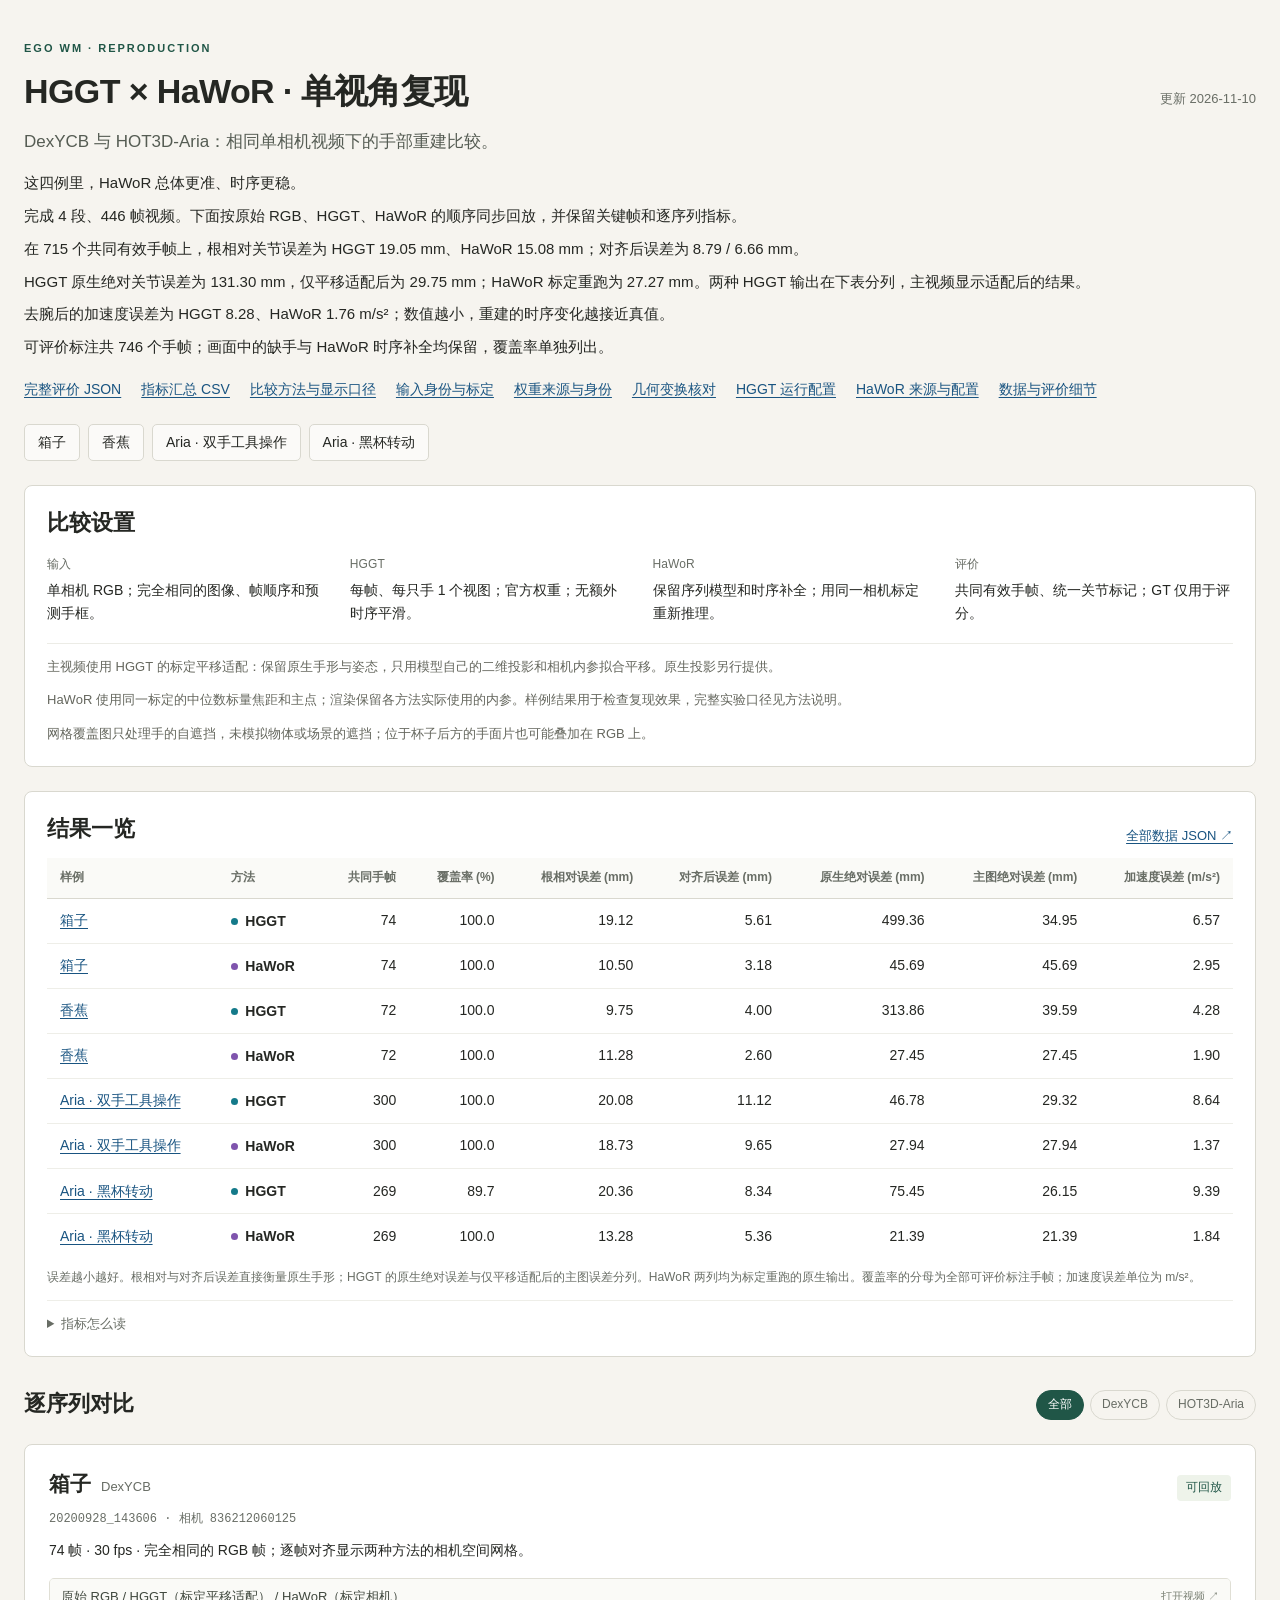
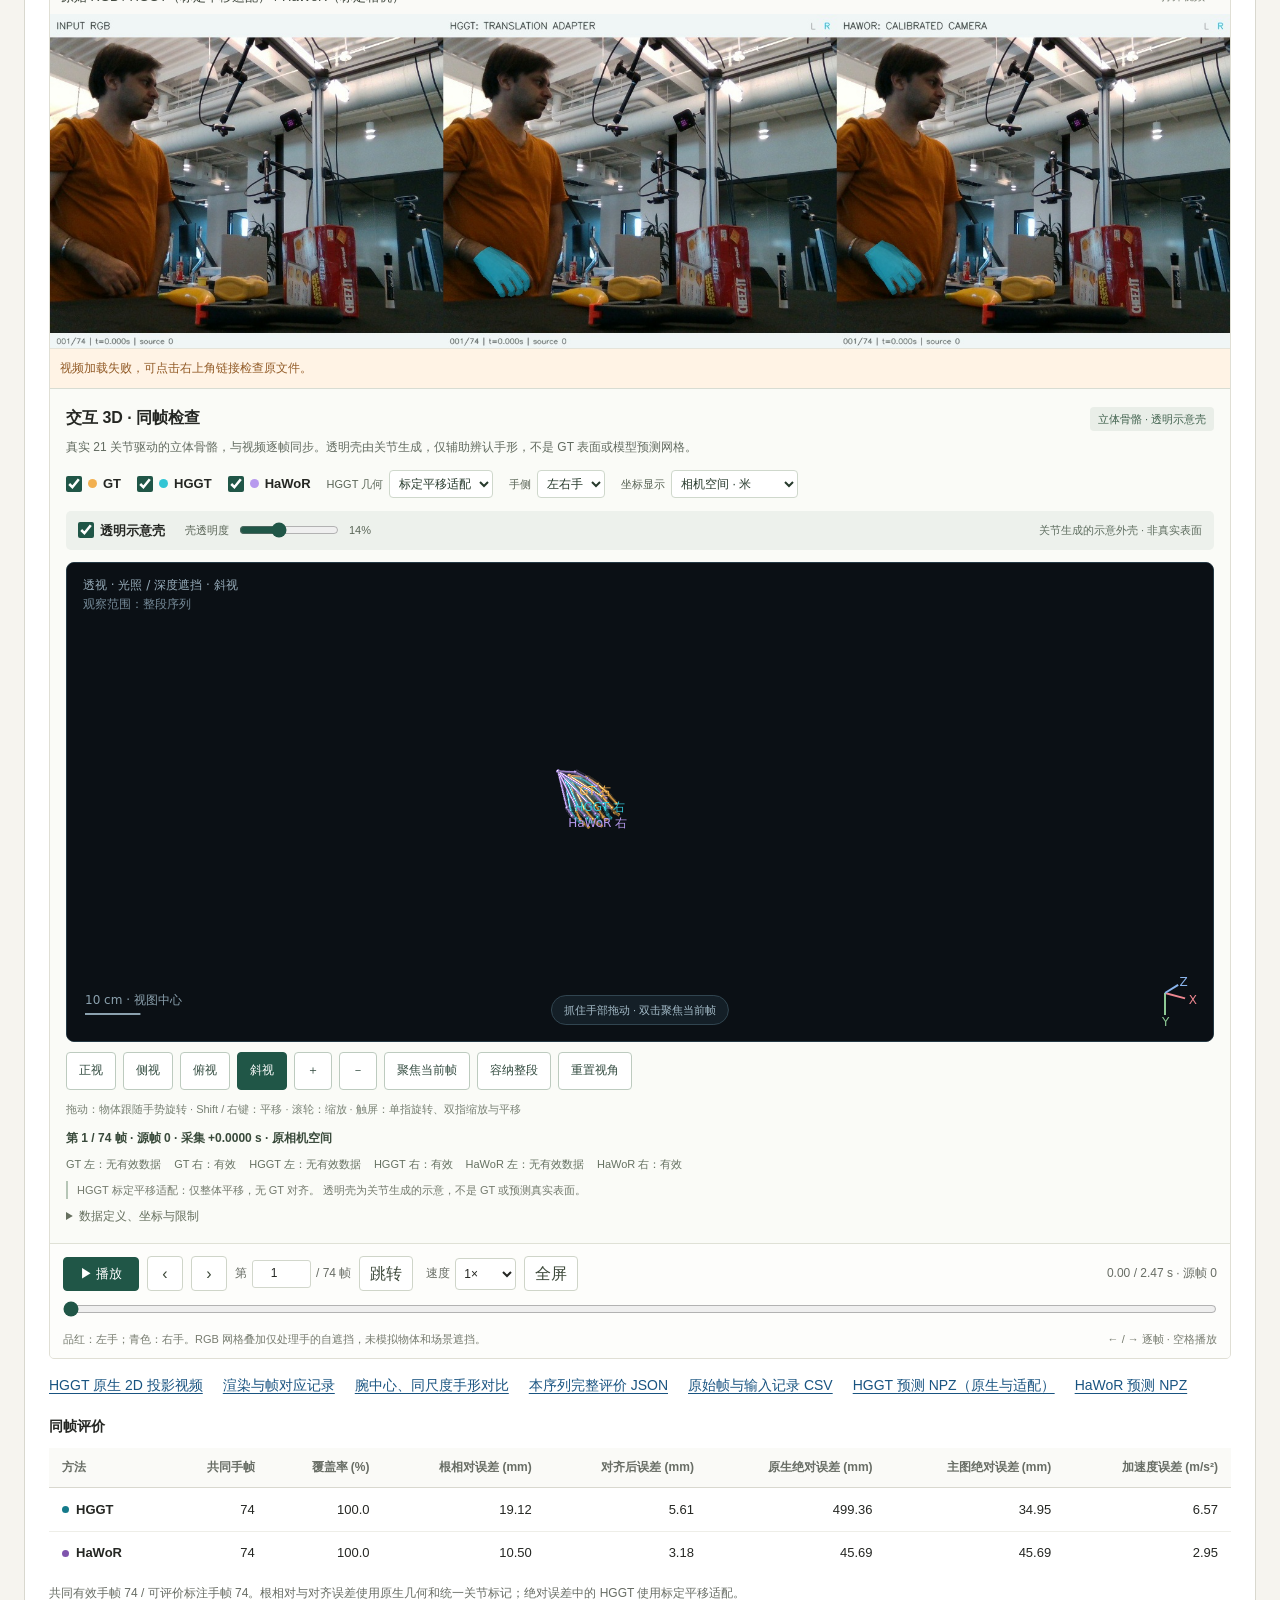
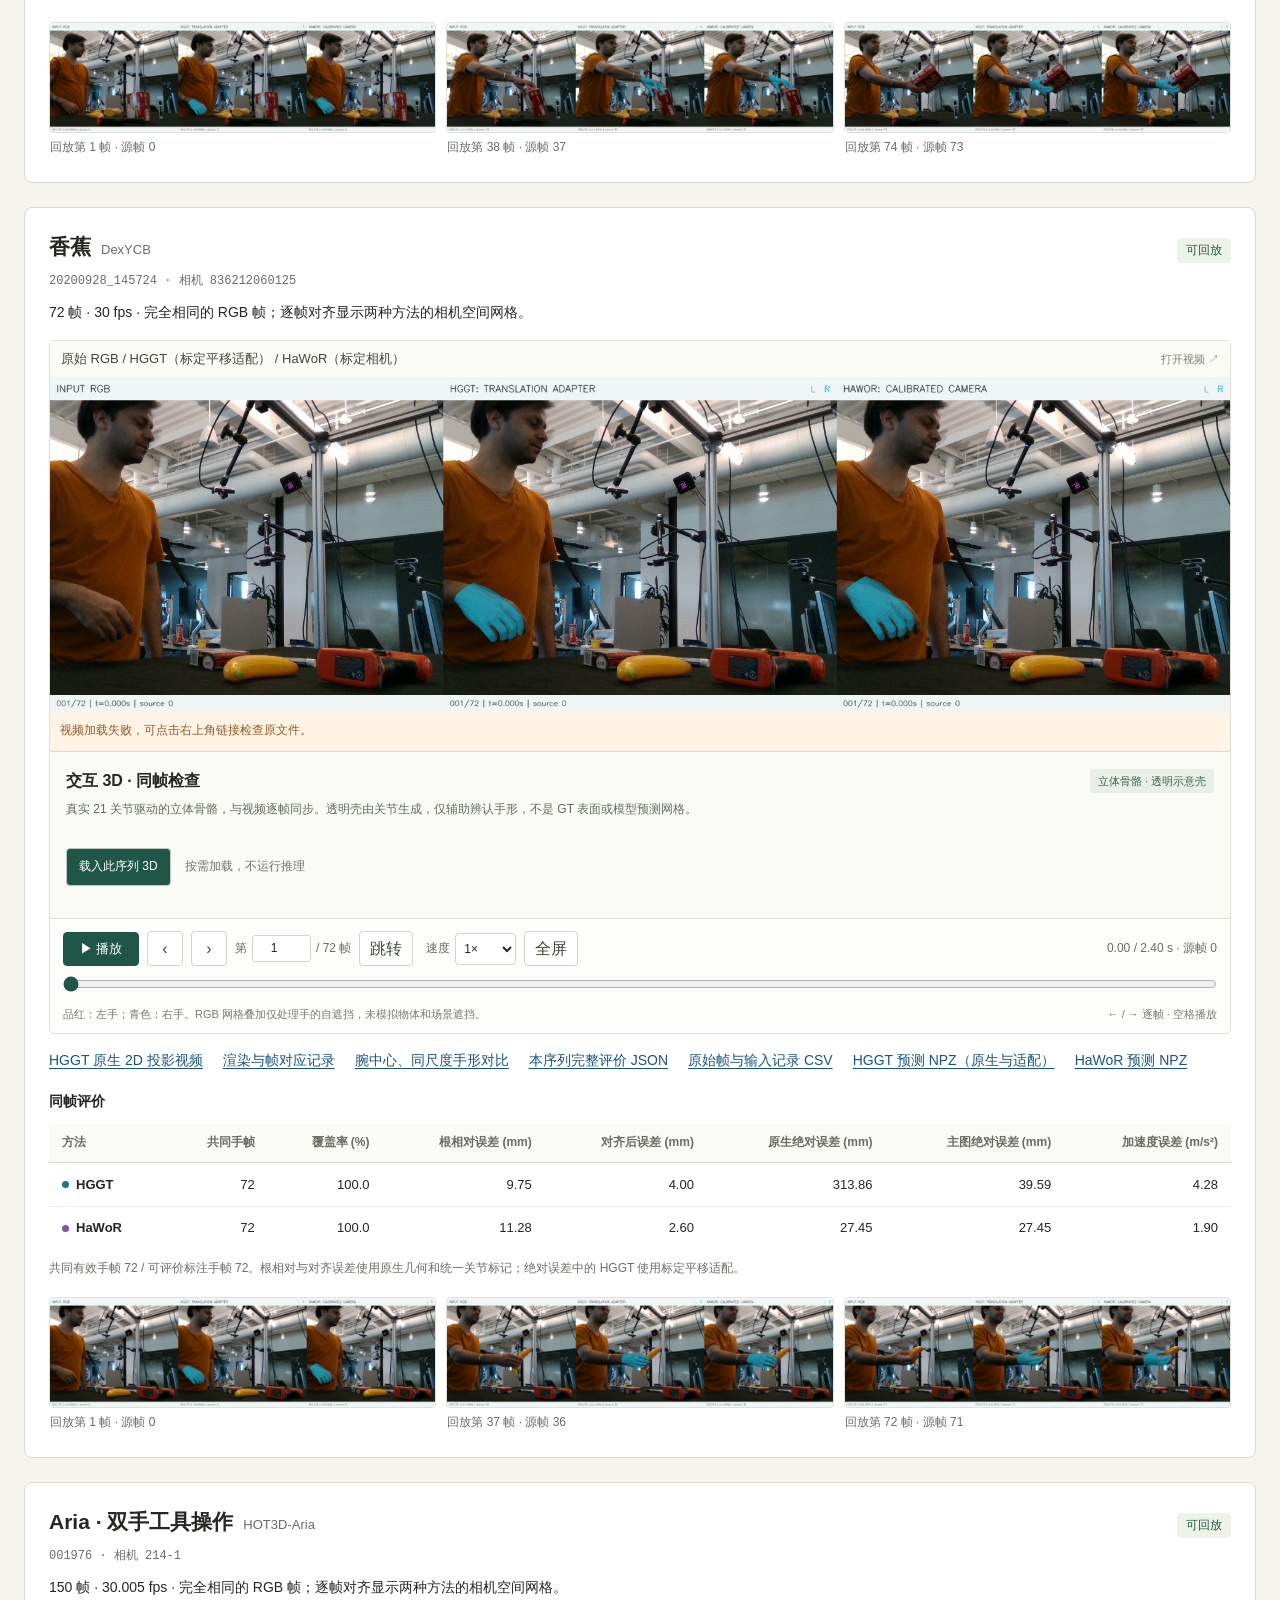
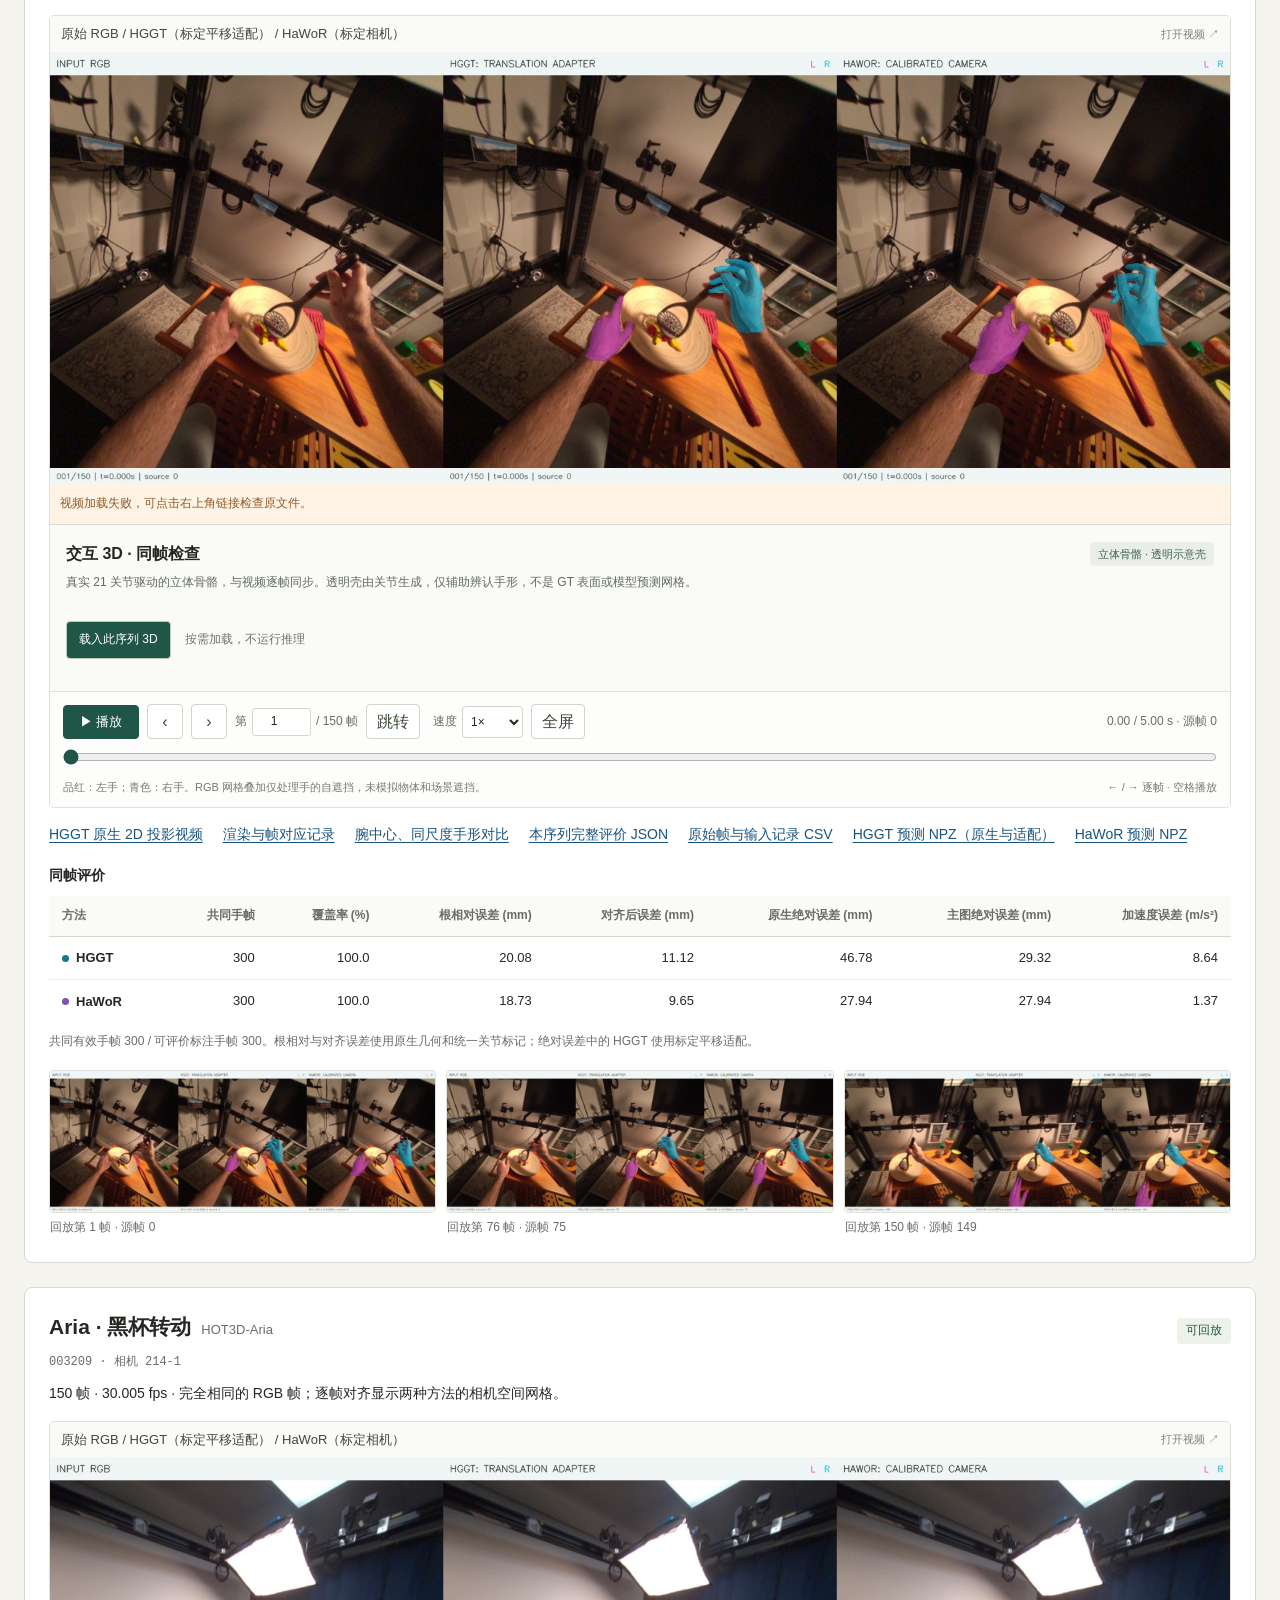
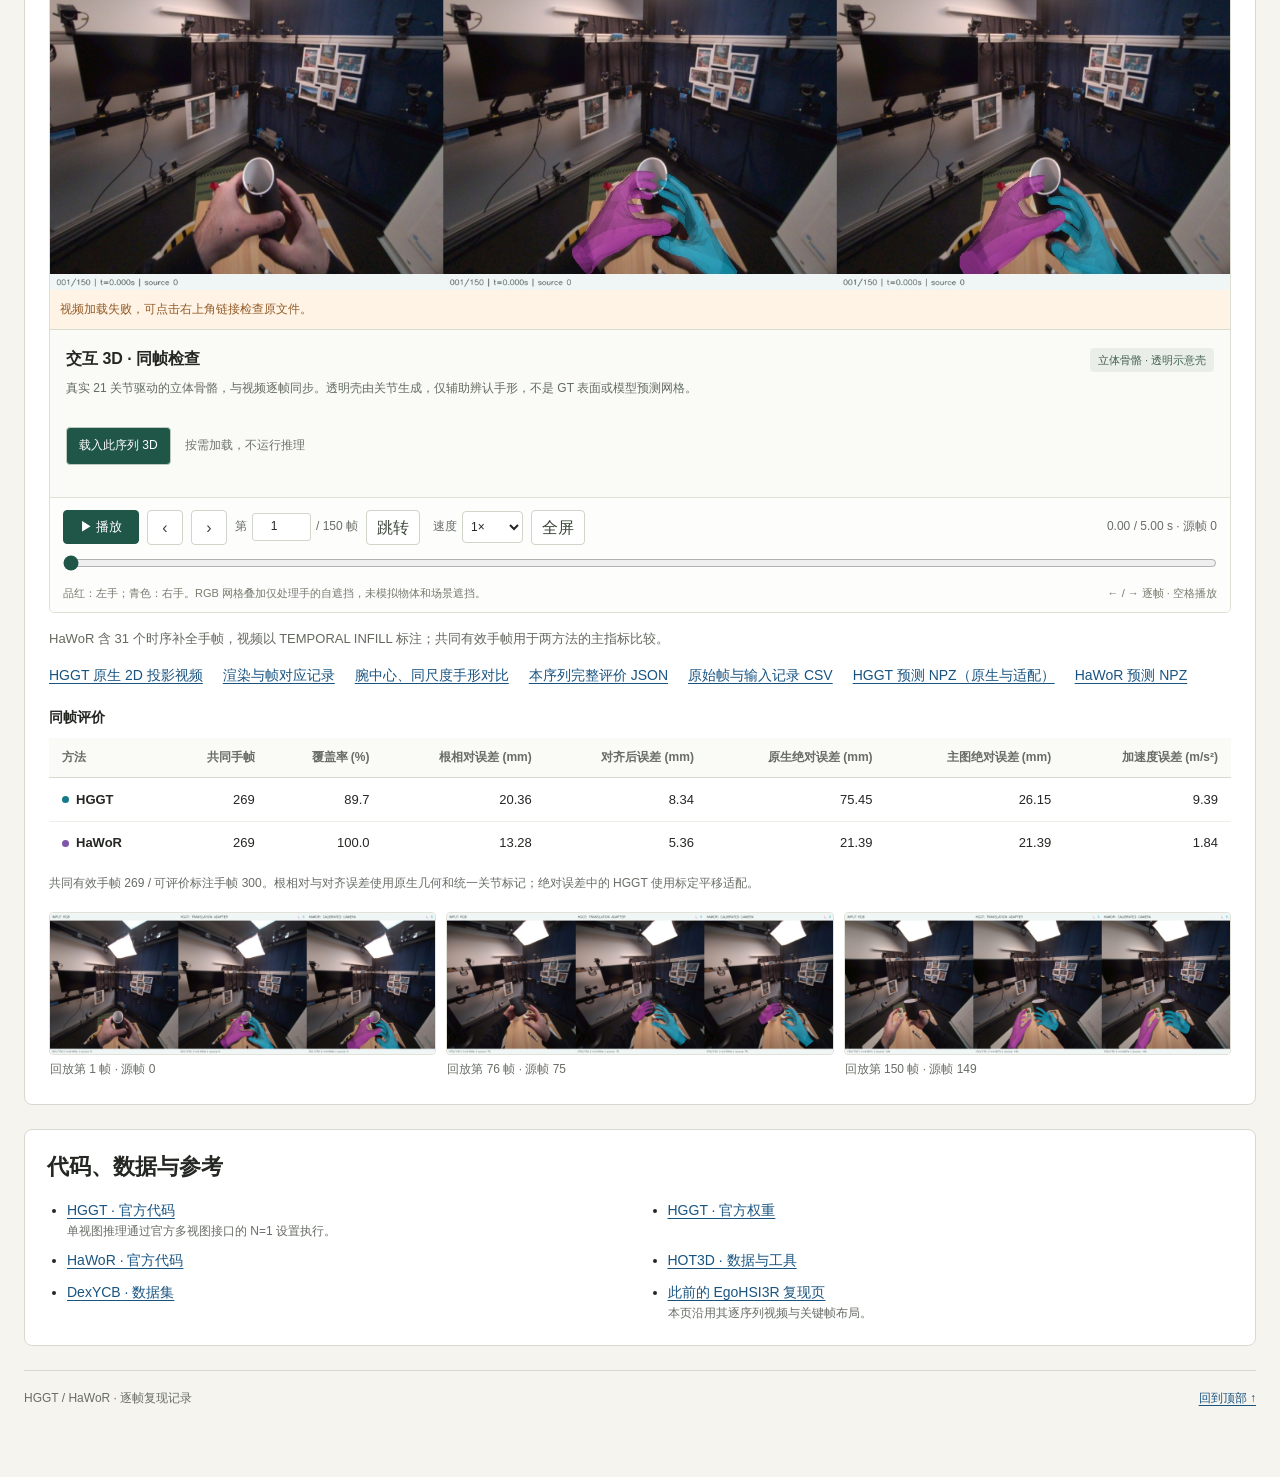
==== commit 6126bdfc: "Improve hand viewer with natural trackball and lit translucent geometry" ====
--- a/docs/index.html
+++ b/docs/index.html
@@ -6,7 +6,7 @@
   <meta name="color-scheme" content="light">
   <meta name="description" content="HGGT 与 HaWoR 在同一单相机视频上的手部重建复现、同步回放和逐序列评价。">
   <title>HGGT × HaWoR · 单视角复现</title>
-  <link rel="stylesheet" href="style.css">
+  <link rel="stylesheet" href="style.css?v=20261110-2">
 </head>
 <body>
   <a class="skip-link" href="#samples">跳到视频对比</a>
@@ -41,7 +41,8 @@
   </main>
   <footer><span>HGGT / HaWoR · 逐帧复现记录</span><a href="#">回到顶部 ↑</a></footer>
   <noscript><p class="error-banner">请启用 JavaScript 查看同步视频和评价表；原始记录可直接下载 <a href="manifest.json">manifest.json</a>。</p></noscript>
-  <script src="viewer3d.js" defer></script>
+  <script src="hand-renderer.js?v=20261110-2" defer></script>
+  <script src="viewer3d.js?v=20261110-2" defer></script>
   <script src="app.js" defer></script>
 </body>
 </html>
--- a/docs/style.css
+++ b/docs/style.css
@@ -7,3 +7,5 @@
 .video-player:fullscreen{width:100vw;max-width:none;background:#111;display:flex;flex-direction:column;justify-content:center}.video-player:fullscreen .video-cell video{max-height:calc(100vh - 155px);object-fit:contain}.video-player:fullscreen .video-grid{width:100%}.video-player:fullscreen .player-toolbar,.video-player:fullscreen .player-caption{flex-shrink:0}
 /* Interactive geometry is subordinate to the same sequence/time controls. */
 .viewer3d{border-top:1px solid #d8dcd2;background:#fafbf7;padding:16px}.v3-heading{display:flex;align-items:center;justify-content:space-between;gap:12px;margin-bottom:6px}.v3-heading h3{margin:0;font-size:16px}.v3-badge{font-size:11px;background:#e9eee8;color:#42634f;padding:3px 8px;border-radius:4px}.v3-intro{font-size:12px;color:#626b60;margin-bottom:12px}.v3-loader{display:flex;align-items:center;gap:14px;min-height:70px}.v3-loader button,.v3-tools button{background:#fff;color:#334c40;border:1px solid #bdcbbf;border-radius:4px;padding:6px 12px;font-size:12px;min-height:34px}.v3-loader button{background:#205647;color:#fff}.v3-load-status{font-size:12px;color:#6c746a}.v3-choices{display:flex;flex-wrap:wrap;gap:10px 16px;align-items:center;margin:0 0 13px}.v3-check{display:flex;align-items:center;gap:6px;font-size:13px;font-weight:650;cursor:pointer}.v3-check input{accent-color:#205647;width:16px;height:16px;margin:0}.v3-check i{display:block;width:9px;height:9px;border-radius:50%}.v3-select{display:flex;align-items:center;gap:6px;font-size:11px;color:#596456}.v3-select select{font-size:12px;padding:5px;border:1px solid #cfd8cc;border-radius:4px;max-width:195px;background:#fff;color:#273a2c}.v3-canvas-wrap{height:430px;border:1px solid #27333a;border-radius:5px;overflow:hidden;background:#141d25}.v3-canvas{display:block;width:100%;height:100%;touch-action:none;cursor:grab}.v3-canvas:active{cursor:grabbing}.v3-tools{display:flex;align-items:center;flex-wrap:wrap;gap:6px;margin:10px 0}.v3-help{font-size:11px;color:#788174;margin-left:auto}.v3-state{font-variant-numeric:tabular-nums;font-size:12px;font-weight:600;margin-bottom:6px;color:#394a3b}.v3-hand-status{display:flex;flex-wrap:wrap;gap:5px 13px;font-size:11px;color:#667262}.v3-hand-status .infilled{color:#99651c;background:#faf0db;padding:0 4px}.v3-note{font-size:11px;color:#737a6d;margin:8px 0}.v3-details{font-size:12px;color:#66705f}.v3-details summary{cursor:pointer}.v3-details p{margin:8px 0}.video-player:fullscreen .video-cell video{max-height:28vh}.video-player:fullscreen .v3-canvas-wrap{height:32vh}.video-player:fullscreen{overflow-y:auto;justify-content:flex-start}.video-player:fullscreen .viewer3d{padding:10px}.video-player:fullscreen .v3-intro{display:none}@media(max-width:600px){.viewer3d{padding:11px}.v3-heading{display:block}.v3-badge{display:inline-block;margin-top:5px}.v3-canvas-wrap{height:330px}.v3-choices{gap:8px 12px}.v3-select{width:100%;justify-content:space-between}.v3-select select{width:70%;max-width:none}.v3-help{width:100%;margin:3px 0}.v3-loader{align-items:flex-start;flex-direction:column;gap:7px}.v3-state{font-size:11px}.v3-tools button{padding:5px 8px}}
+/* Lit 3D revision. No external runtime or licensed hand-mesh assets. */
+.v3-canvas-wrap{position:relative;height:480px;border:1px solid #253944;border-radius:8px;background:#0b1015;isolation:isolate}.v3-canvas{position:absolute;inset:0;outline-offset:-4px}.v3-overlay{position:absolute;inset:0;width:100%;height:100%;pointer-events:none}.v3-canvas-hint{position:absolute;bottom:16px;left:50%;transform:translateX(-50%);font-size:11px;white-space:nowrap;color:#a5bcc9;border:1px solid #314550;background:#17232bd9;border-radius:99px;padding:5px 12px;pointer-events:none;transition:opacity .3s}.v3-hint-used{opacity:0}.v3-tools button[aria-pressed=true]{background:#205647;color:#fff;border-color:#205647}.v3-appearance{display:flex;flex-wrap:wrap;align-items:center;gap:12px 20px;background:#edf1ec;border-radius:5px;padding:9px 12px;margin-bottom:12px}.v3-opacity{display:flex;align-items:center;gap:8px;font-size:11px;color:#596456}.v3-opacity input{width:100px;accent-color:#205647}.v3-opacity output{min-width:30px;font-variant-numeric:tabular-nums}.v3-shell-notice{font-size:11px;color:#5f6e60;margin-left:auto}.v3-help{margin:4px 0 11px;font-size:11px;line-height:1.65}.v3-note{border-left:2px solid #b6c6b7;padding-left:9px}.v3-badge{white-space:nowrap}.v3-tools button,.v3-loader button{min-height:38px}.v3-tools{gap:7px}.video-player:fullscreen .v3-canvas-wrap{height:42vh;min-height:260px}@media(max-width:600px){.v3-canvas-wrap{height:390px}.v3-appearance{gap:8px 12px;padding:9px}.v3-shell-notice{width:100%;margin-left:0}.v3-opacity input{width:88px}.v3-tools button{min-height:40px;padding:6px 10px}.v3-canvas-hint{font-size:10px;bottom:13px}.v3-intro{line-height:1.7}.v3-heading h3{font-size:17px}}@media(prefers-reduced-motion:reduce){.v3-canvas-hint{transition:none}}
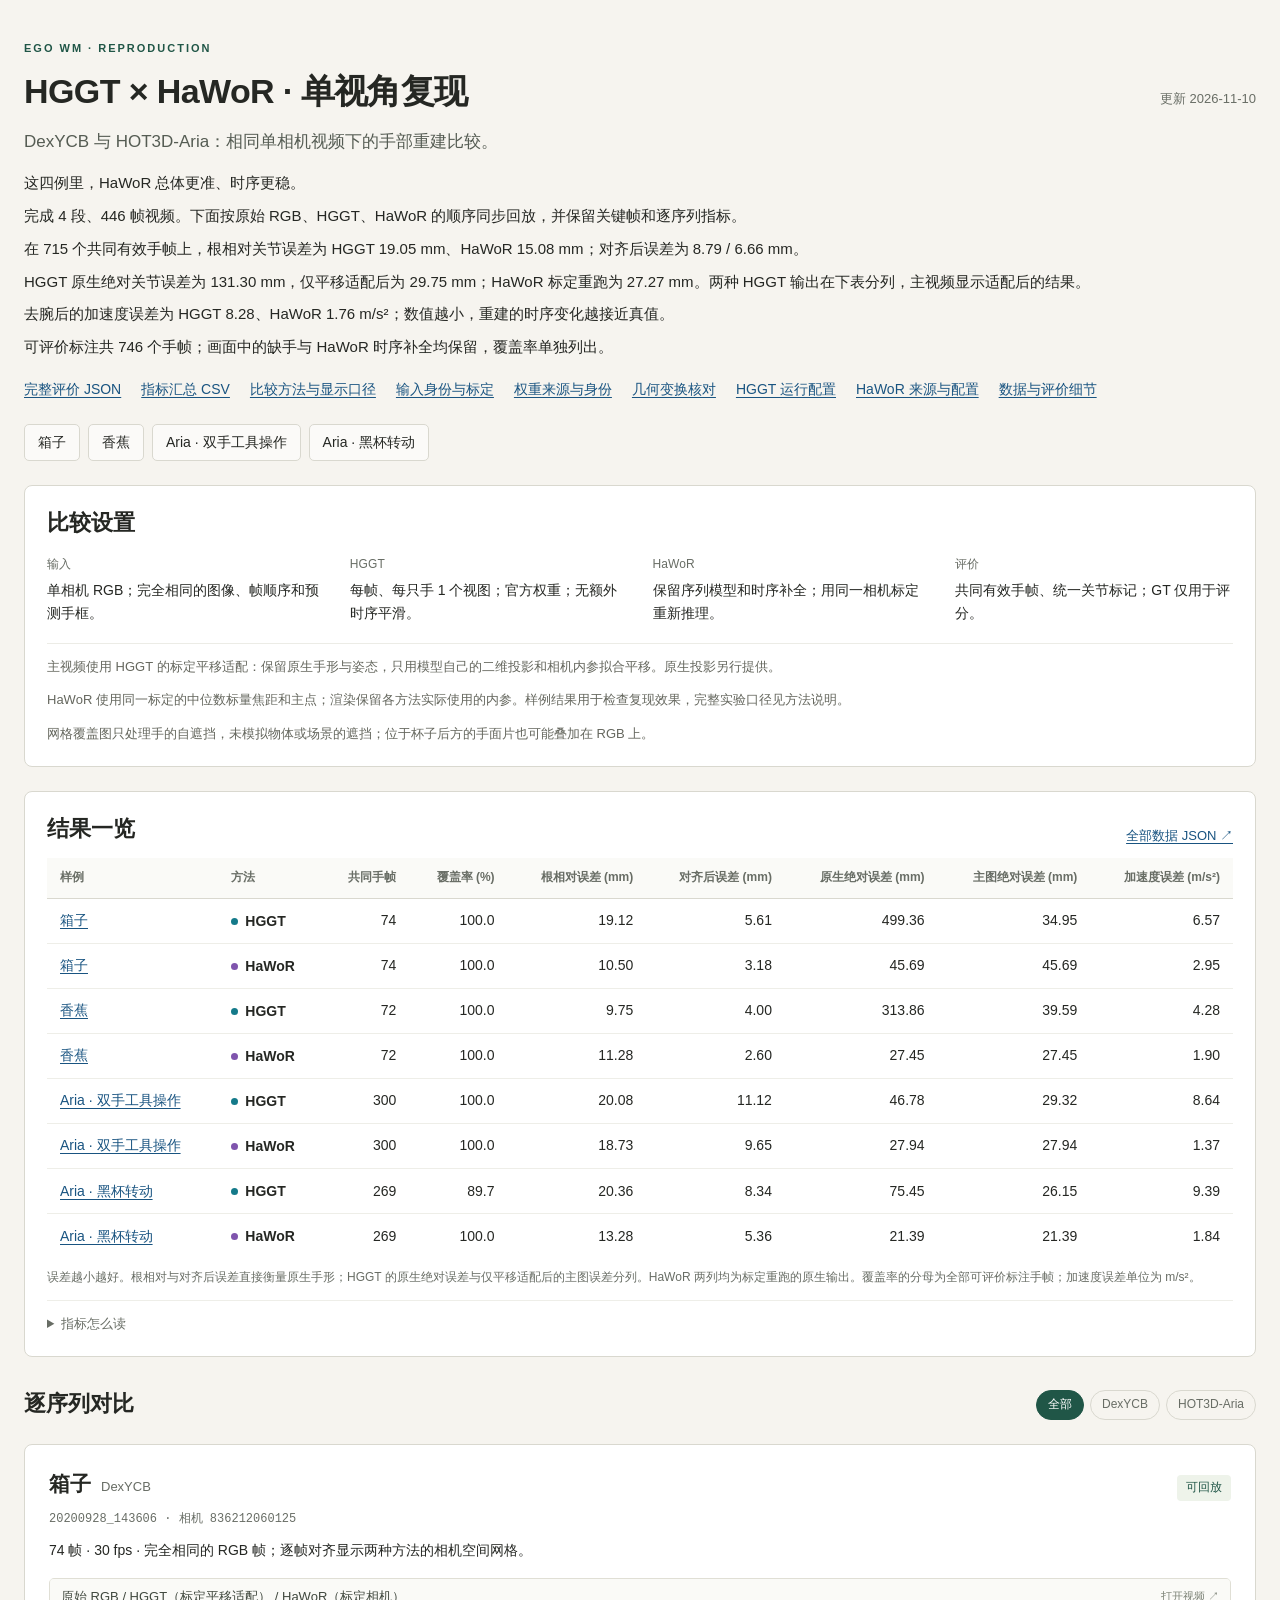
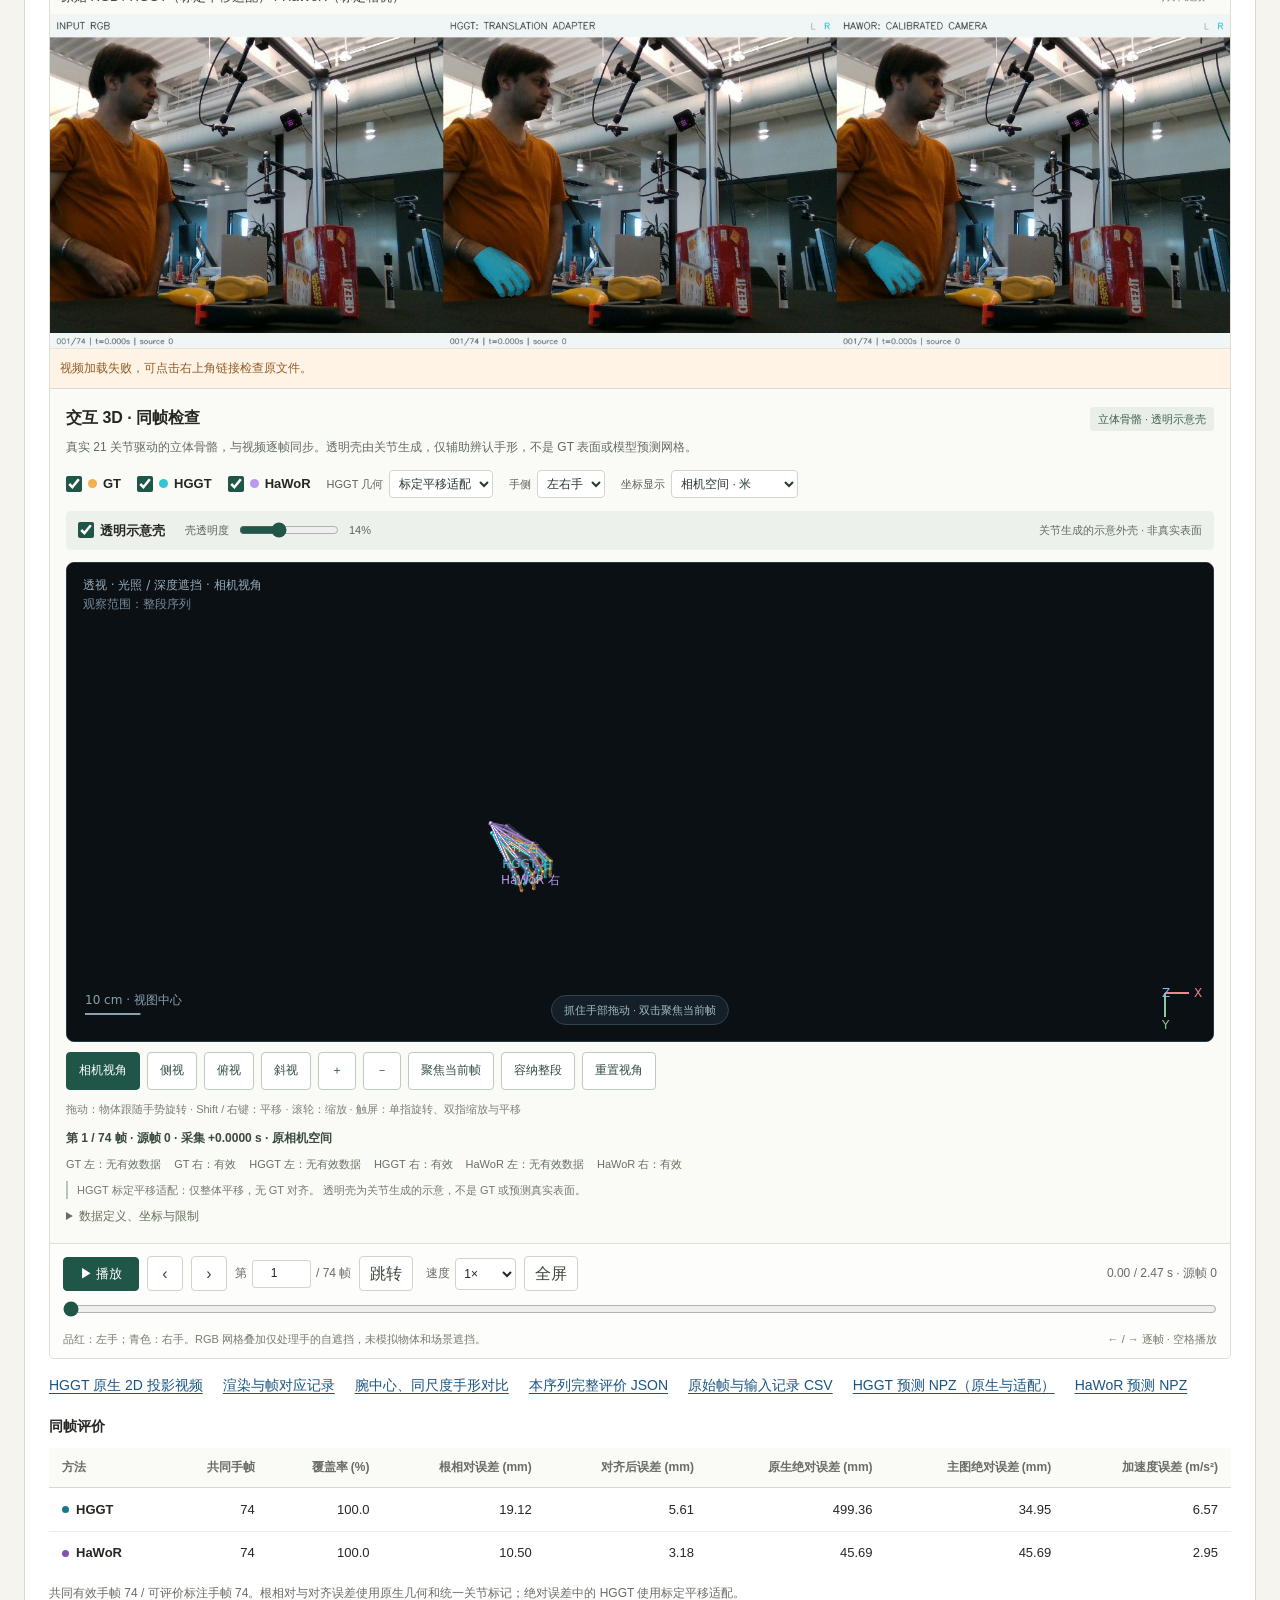
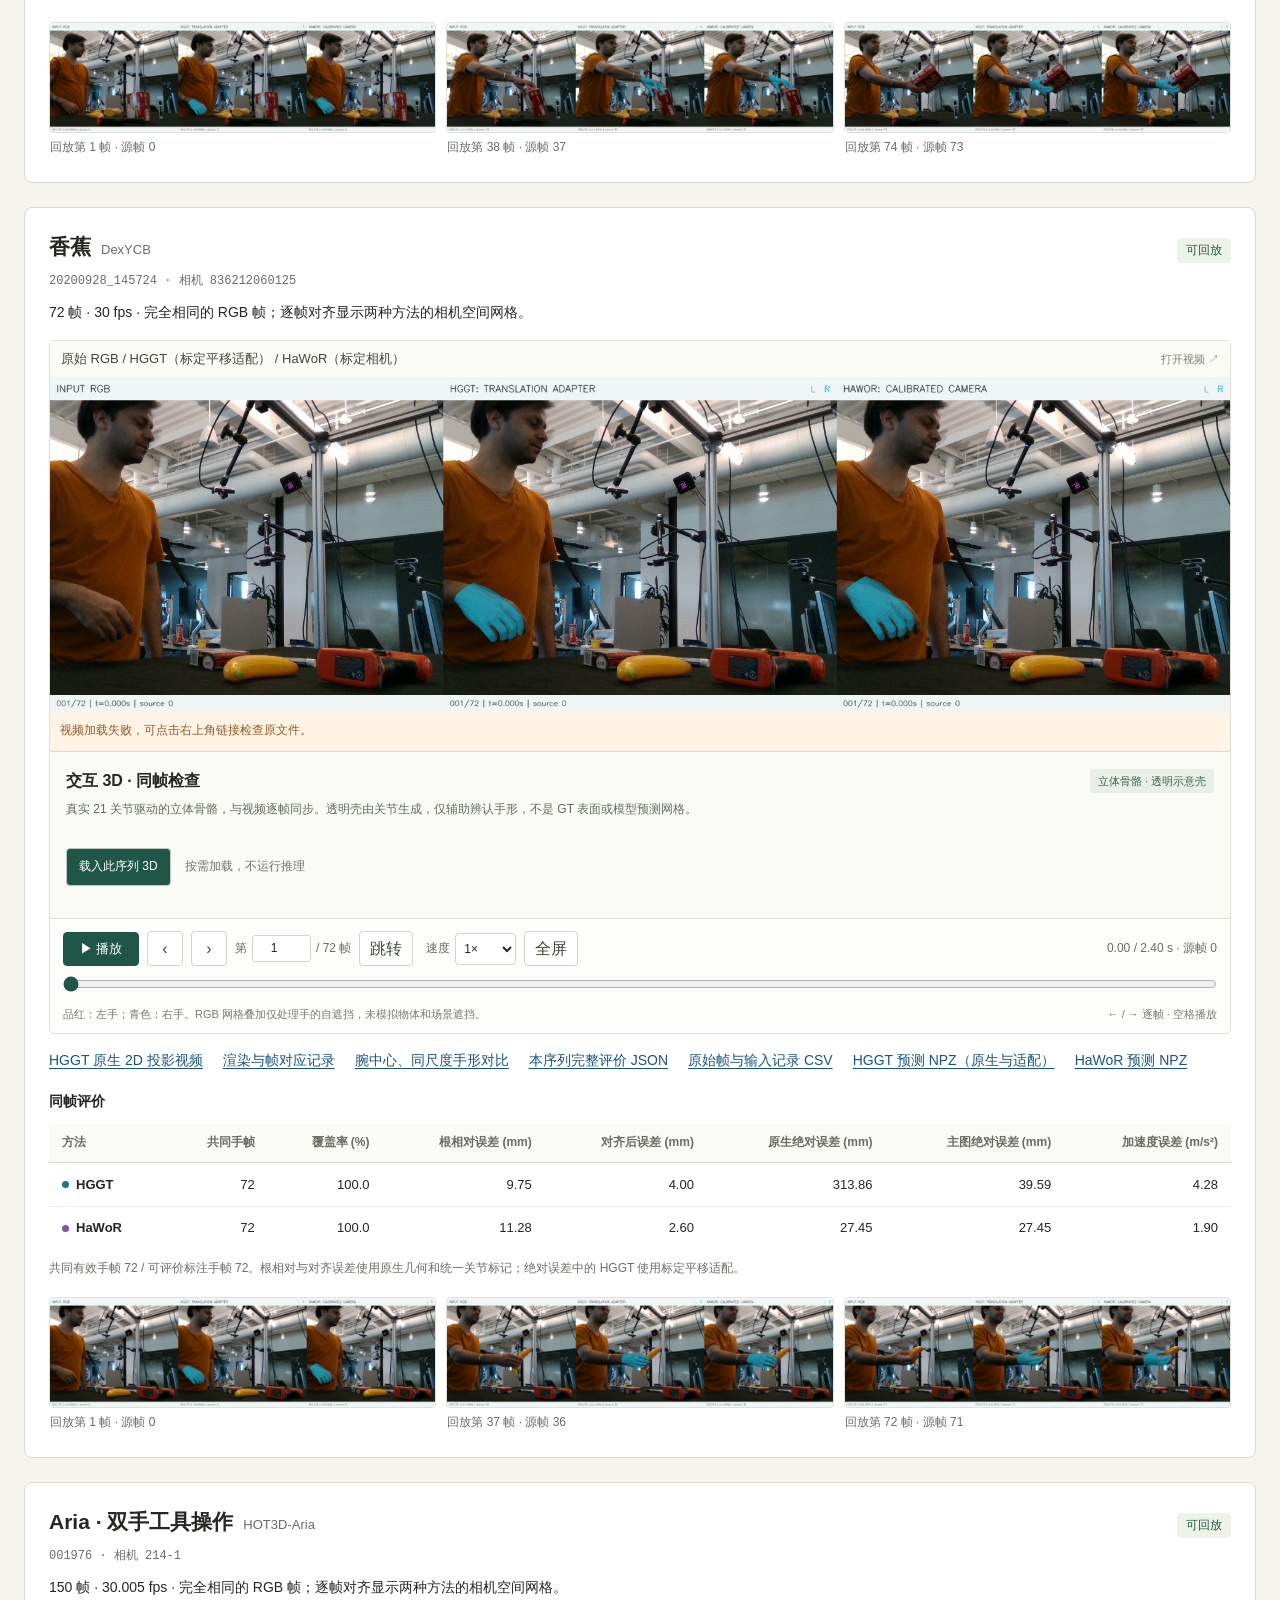
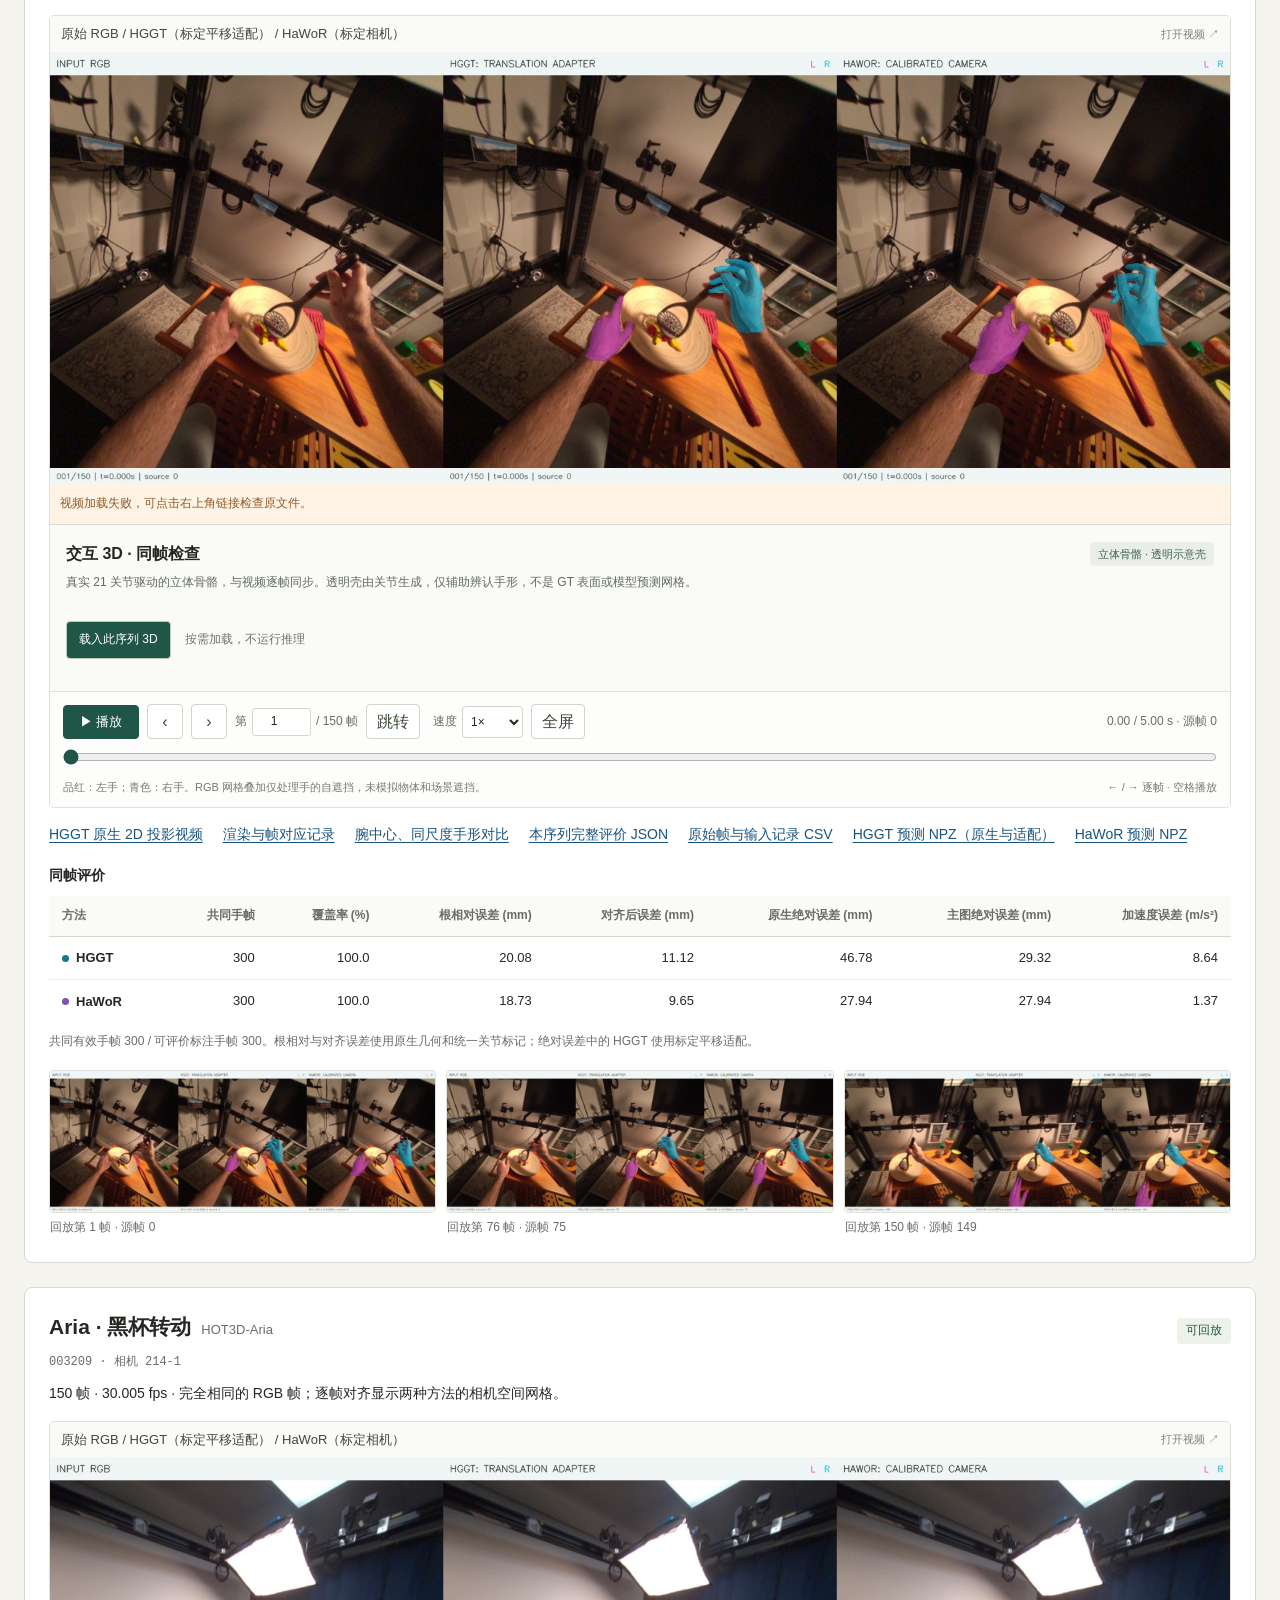
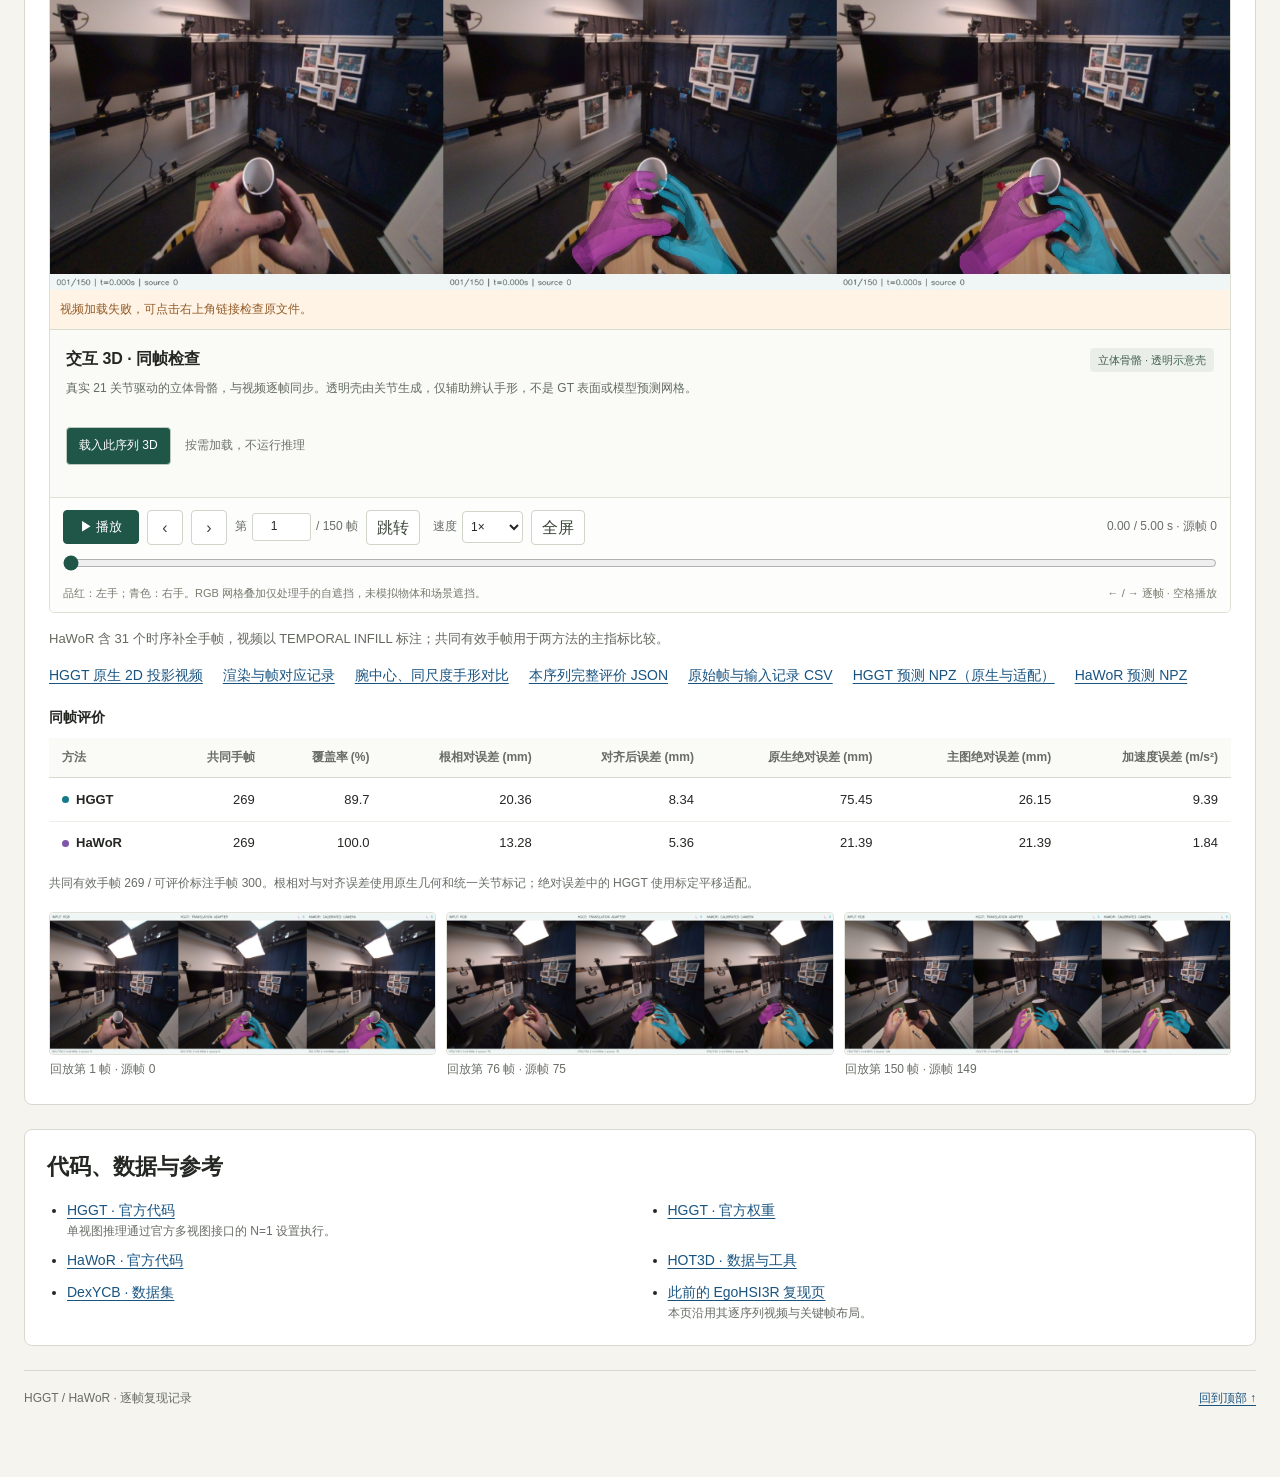
==== commit 0f7ca9e6: "Default 3D viewer to camera-aligned view" ====
--- a/docs/index.html
+++ b/docs/index.html
@@ -6,7 +6,7 @@
   <meta name="color-scheme" content="light">
   <meta name="description" content="HGGT 与 HaWoR 在同一单相机视频上的手部重建复现、同步回放和逐序列评价。">
   <title>HGGT × HaWoR · 单视角复现</title>
-  <link rel="stylesheet" href="style.css?v=20261110-2">
+  <link rel="stylesheet" href="style.css?v=20261110-3">
 </head>
 <body>
   <a class="skip-link" href="#samples">跳到视频对比</a>
@@ -41,8 +41,8 @@
   </main>
   <footer><span>HGGT / HaWoR · 逐帧复现记录</span><a href="#">回到顶部 ↑</a></footer>
   <noscript><p class="error-banner">请启用 JavaScript 查看同步视频和评价表；原始记录可直接下载 <a href="manifest.json">manifest.json</a>。</p></noscript>
-  <script src="hand-renderer.js?v=20261110-2" defer></script>
-  <script src="viewer3d.js?v=20261110-2" defer></script>
+  <script src="hand-renderer.js?v=20261110-3" defer></script>
+  <script src="viewer3d.js?v=20261110-3" defer></script>
   <script src="app.js" defer></script>
 </body>
 </html>
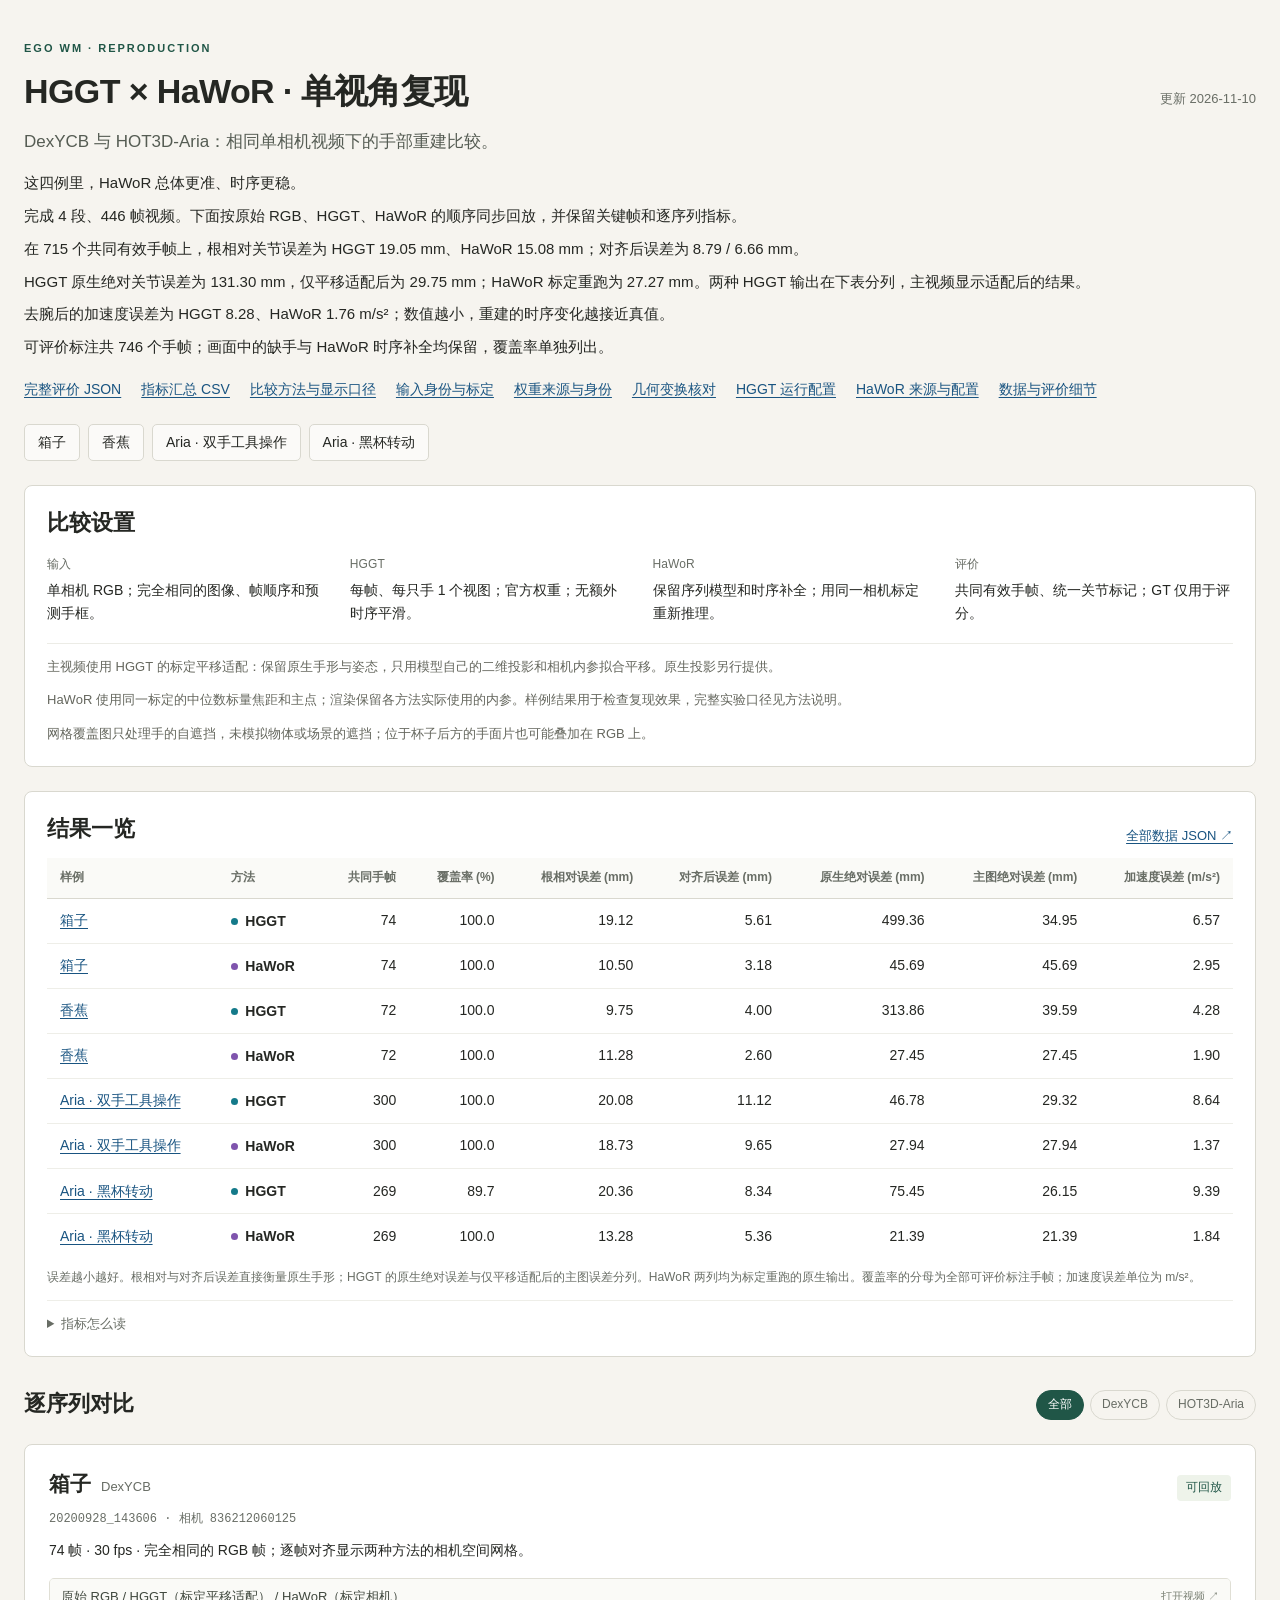
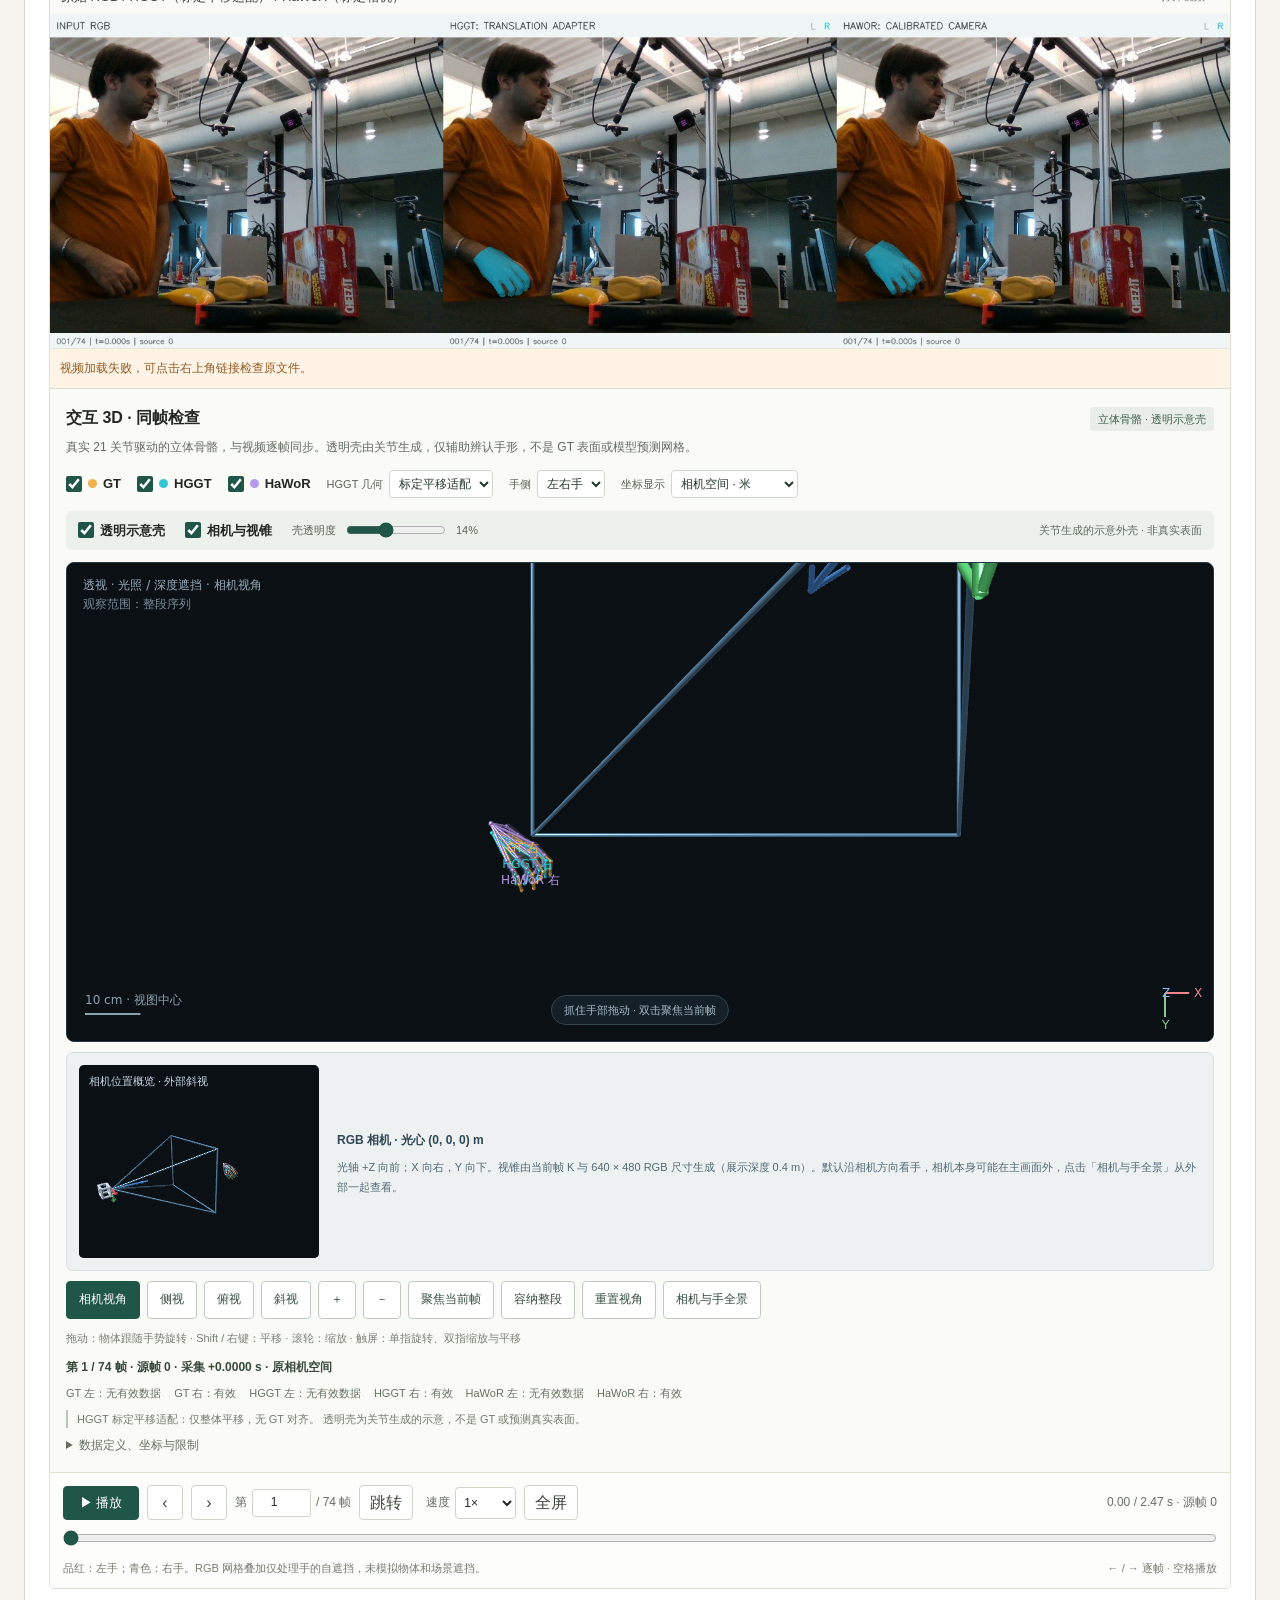
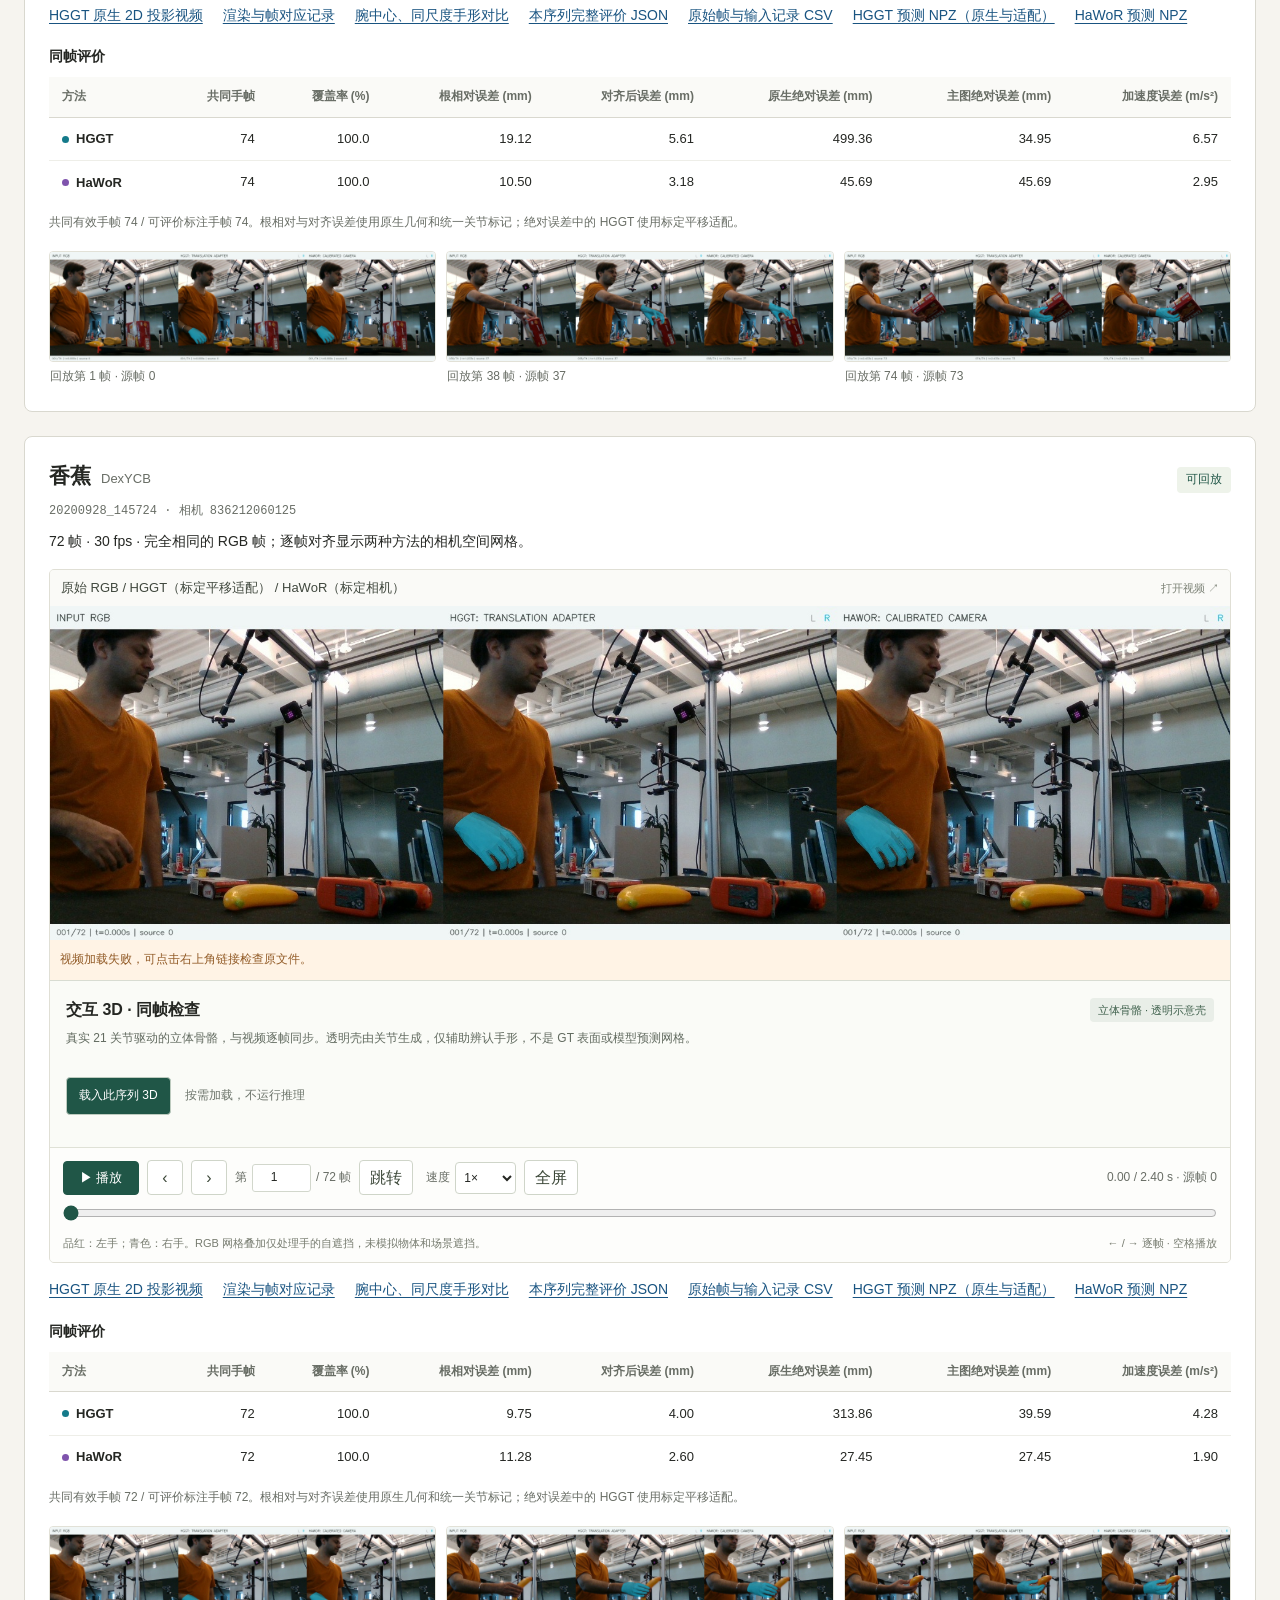
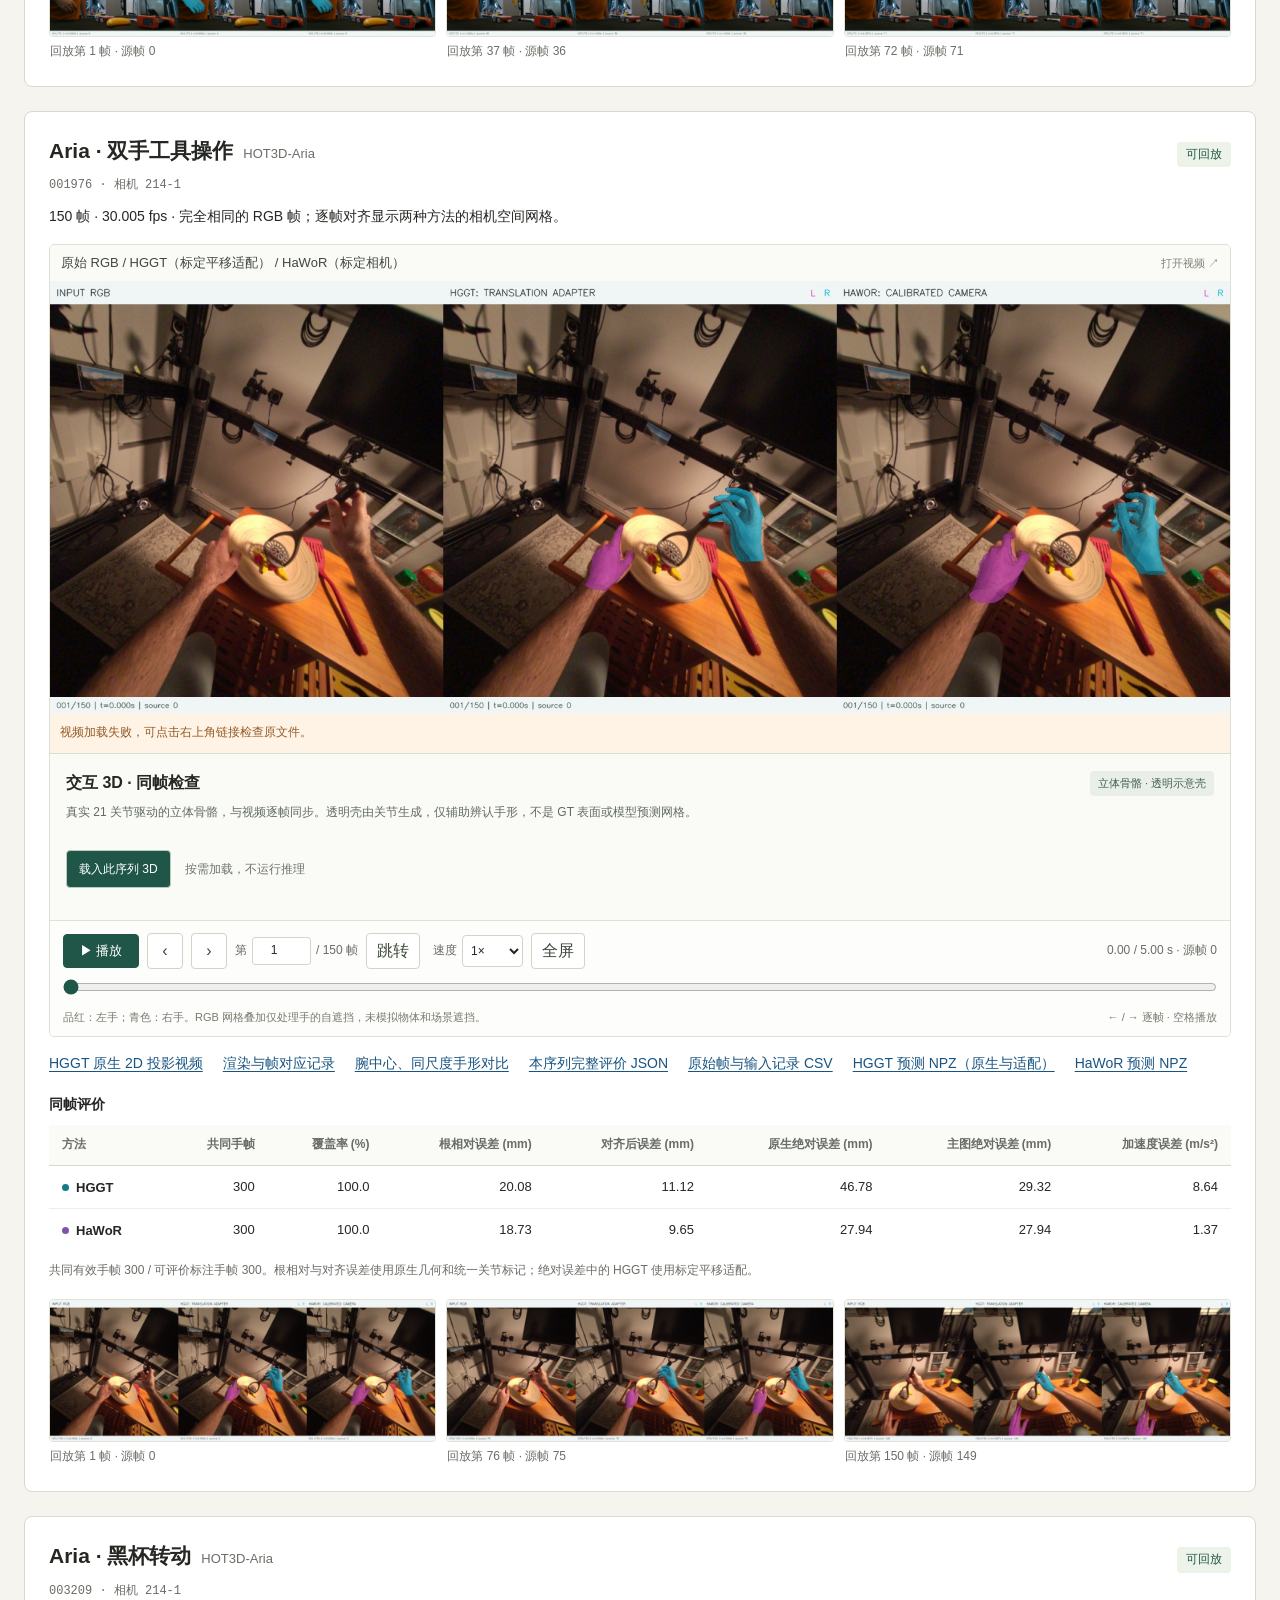
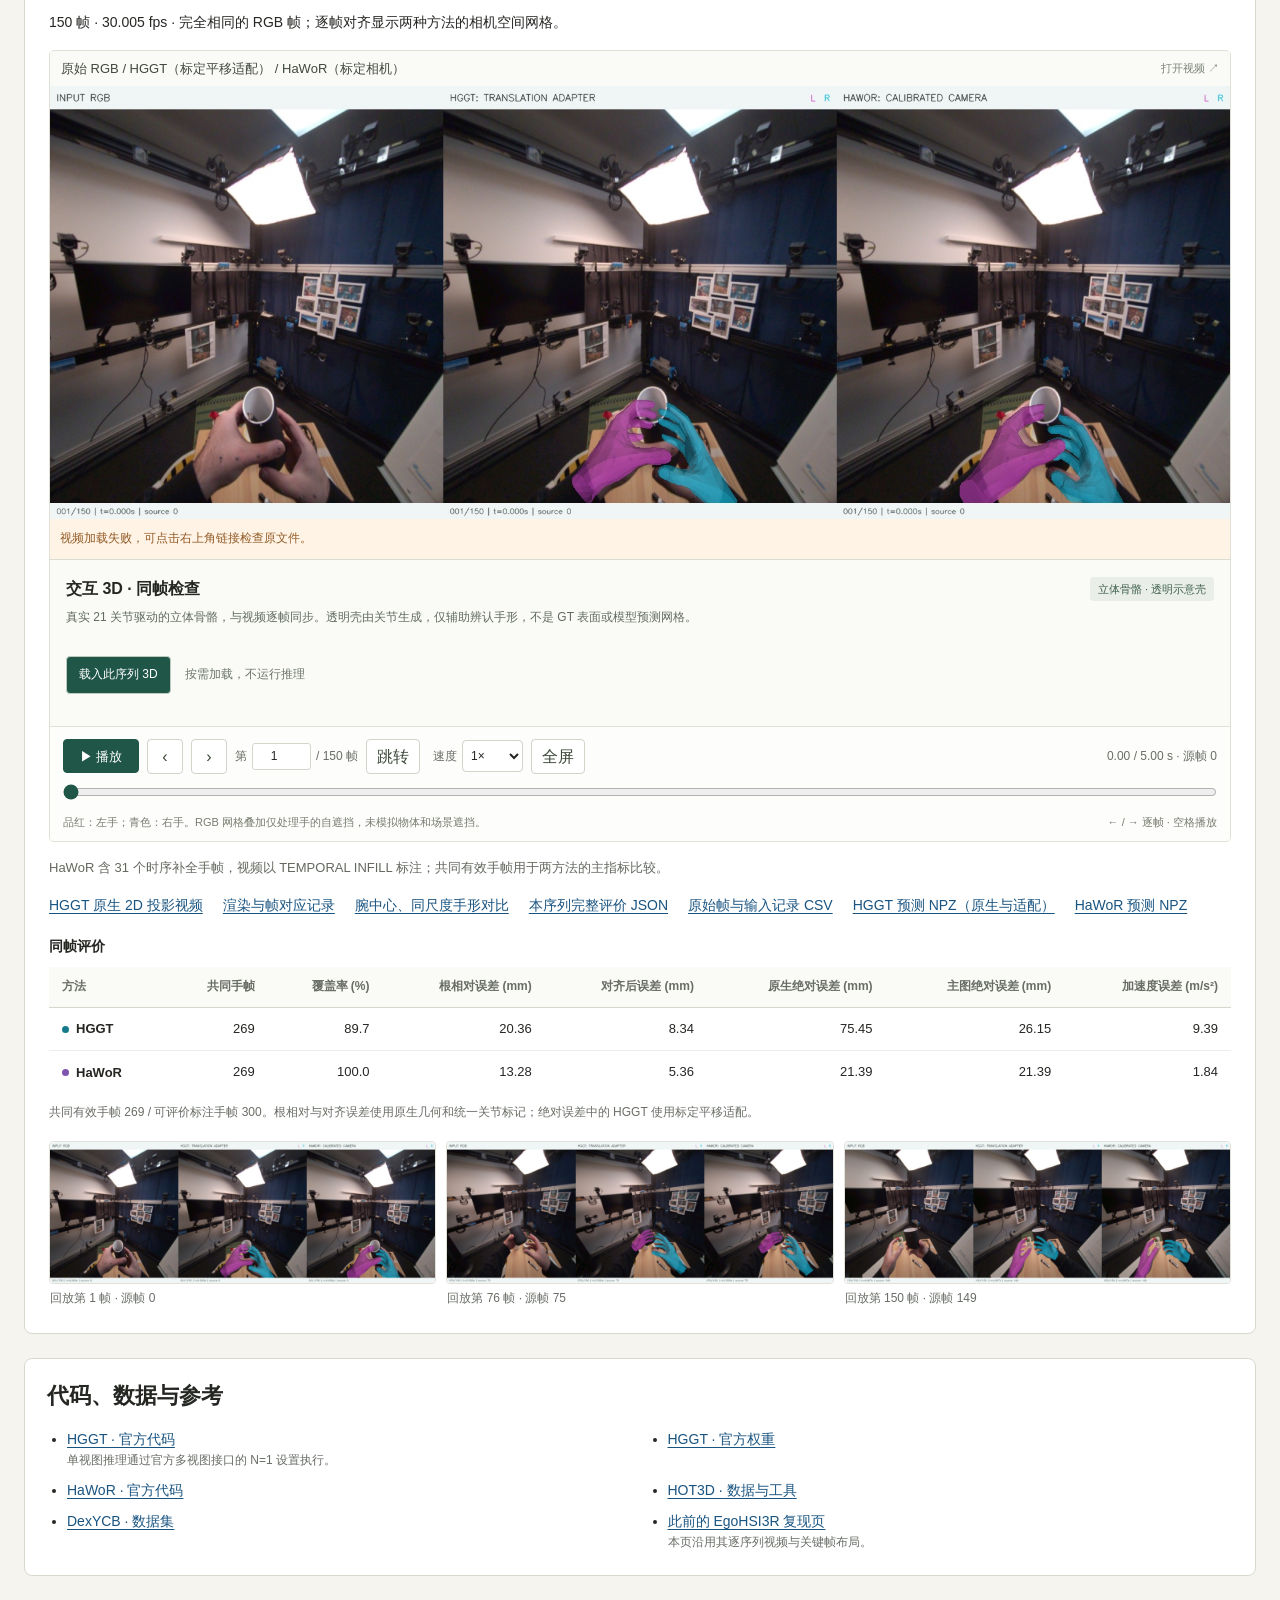
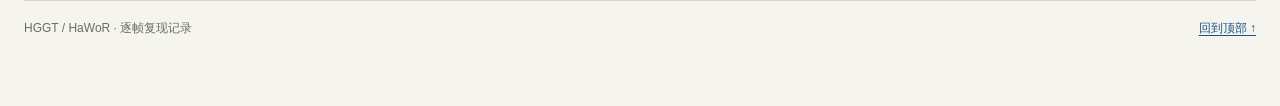
==== commit dca3388a: "Add calibrated capture camera and frustum to interactive 3D viewer" ====
--- a/docs/index.html
+++ b/docs/index.html
@@ -6,7 +6,7 @@
   <meta name="color-scheme" content="light">
   <meta name="description" content="HGGT 与 HaWoR 在同一单相机视频上的手部重建复现、同步回放和逐序列评价。">
   <title>HGGT × HaWoR · 单视角复现</title>
-  <link rel="stylesheet" href="style.css?v=20261110-3">
+  <link rel="stylesheet" href="style.css?v=20261110-4">
 </head>
 <body>
   <a class="skip-link" href="#samples">跳到视频对比</a>
@@ -41,8 +41,8 @@
   </main>
   <footer><span>HGGT / HaWoR · 逐帧复现记录</span><a href="#">回到顶部 ↑</a></footer>
   <noscript><p class="error-banner">请启用 JavaScript 查看同步视频和评价表；原始记录可直接下载 <a href="manifest.json">manifest.json</a>。</p></noscript>
-  <script src="hand-renderer.js?v=20261110-3" defer></script>
-  <script src="viewer3d.js?v=20261110-3" defer></script>
+  <script src="hand-renderer.js?v=20261110-4" defer></script>
+  <script src="viewer3d.js?v=20261110-4" defer></script>
   <script src="app.js" defer></script>
 </body>
 </html>
--- a/docs/style.css
+++ b/docs/style.css
@@ -9,3 +9,6 @@
 .viewer3d{border-top:1px solid #d8dcd2;background:#fafbf7;padding:16px}.v3-heading{display:flex;align-items:center;justify-content:space-between;gap:12px;margin-bottom:6px}.v3-heading h3{margin:0;font-size:16px}.v3-badge{font-size:11px;background:#e9eee8;color:#42634f;padding:3px 8px;border-radius:4px}.v3-intro{font-size:12px;color:#626b60;margin-bottom:12px}.v3-loader{display:flex;align-items:center;gap:14px;min-height:70px}.v3-loader button,.v3-tools button{background:#fff;color:#334c40;border:1px solid #bdcbbf;border-radius:4px;padding:6px 12px;font-size:12px;min-height:34px}.v3-loader button{background:#205647;color:#fff}.v3-load-status{font-size:12px;color:#6c746a}.v3-choices{display:flex;flex-wrap:wrap;gap:10px 16px;align-items:center;margin:0 0 13px}.v3-check{display:flex;align-items:center;gap:6px;font-size:13px;font-weight:650;cursor:pointer}.v3-check input{accent-color:#205647;width:16px;height:16px;margin:0}.v3-check i{display:block;width:9px;height:9px;border-radius:50%}.v3-select{display:flex;align-items:center;gap:6px;font-size:11px;color:#596456}.v3-select select{font-size:12px;padding:5px;border:1px solid #cfd8cc;border-radius:4px;max-width:195px;background:#fff;color:#273a2c}.v3-canvas-wrap{height:430px;border:1px solid #27333a;border-radius:5px;overflow:hidden;background:#141d25}.v3-canvas{display:block;width:100%;height:100%;touch-action:none;cursor:grab}.v3-canvas:active{cursor:grabbing}.v3-tools{display:flex;align-items:center;flex-wrap:wrap;gap:6px;margin:10px 0}.v3-help{font-size:11px;color:#788174;margin-left:auto}.v3-state{font-variant-numeric:tabular-nums;font-size:12px;font-weight:600;margin-bottom:6px;color:#394a3b}.v3-hand-status{display:flex;flex-wrap:wrap;gap:5px 13px;font-size:11px;color:#667262}.v3-hand-status .infilled{color:#99651c;background:#faf0db;padding:0 4px}.v3-note{font-size:11px;color:#737a6d;margin:8px 0}.v3-details{font-size:12px;color:#66705f}.v3-details summary{cursor:pointer}.v3-details p{margin:8px 0}.video-player:fullscreen .video-cell video{max-height:28vh}.video-player:fullscreen .v3-canvas-wrap{height:32vh}.video-player:fullscreen{overflow-y:auto;justify-content:flex-start}.video-player:fullscreen .viewer3d{padding:10px}.video-player:fullscreen .v3-intro{display:none}@media(max-width:600px){.viewer3d{padding:11px}.v3-heading{display:block}.v3-badge{display:inline-block;margin-top:5px}.v3-canvas-wrap{height:330px}.v3-choices{gap:8px 12px}.v3-select{width:100%;justify-content:space-between}.v3-select select{width:70%;max-width:none}.v3-help{width:100%;margin:3px 0}.v3-loader{align-items:flex-start;flex-direction:column;gap:7px}.v3-state{font-size:11px}.v3-tools button{padding:5px 8px}}
 /* Lit 3D revision. No external runtime or licensed hand-mesh assets. */
 .v3-canvas-wrap{position:relative;height:480px;border:1px solid #253944;border-radius:8px;background:#0b1015;isolation:isolate}.v3-canvas{position:absolute;inset:0;outline-offset:-4px}.v3-overlay{position:absolute;inset:0;width:100%;height:100%;pointer-events:none}.v3-canvas-hint{position:absolute;bottom:16px;left:50%;transform:translateX(-50%);font-size:11px;white-space:nowrap;color:#a5bcc9;border:1px solid #314550;background:#17232bd9;border-radius:99px;padding:5px 12px;pointer-events:none;transition:opacity .3s}.v3-hint-used{opacity:0}.v3-tools button[aria-pressed=true]{background:#205647;color:#fff;border-color:#205647}.v3-appearance{display:flex;flex-wrap:wrap;align-items:center;gap:12px 20px;background:#edf1ec;border-radius:5px;padding:9px 12px;margin-bottom:12px}.v3-opacity{display:flex;align-items:center;gap:8px;font-size:11px;color:#596456}.v3-opacity input{width:100px;accent-color:#205647}.v3-opacity output{min-width:30px;font-variant-numeric:tabular-nums}.v3-shell-notice{font-size:11px;color:#5f6e60;margin-left:auto}.v3-help{margin:4px 0 11px;font-size:11px;line-height:1.65}.v3-note{border-left:2px solid #b6c6b7;padding-left:9px}.v3-badge{white-space:nowrap}.v3-tools button,.v3-loader button{min-height:38px}.v3-tools{gap:7px}.video-player:fullscreen .v3-canvas-wrap{height:42vh;min-height:260px}@media(max-width:600px){.v3-canvas-wrap{height:390px}.v3-appearance{gap:8px 12px;padding:9px}.v3-shell-notice{width:100%;margin-left:0}.v3-opacity input{width:88px}.v3-tools button{min-height:40px;padding:6px 10px}.v3-canvas-hint{font-size:10px;bottom:13px}.v3-intro{line-height:1.7}.v3-heading h3{font-size:17px}}@media(prefers-reduced-motion:reduce){.v3-canvas-hint{transition:none}}
+
+/* Camera overview remains visible while looking in the capture-camera direction. */
+.v3-camera-row{display:flex;align-items:center;gap:18px;padding:12px;margin:10px 0;background:#edf1f2;border:1px solid #d4dfe2;border-radius:7px}.v3-camera-row[hidden],.v3-camera-mini[hidden]{display:none}.v3-camera-mini{flex:0 0 240px;overflow:hidden;border-radius:5px;background:#0b1015}.v3-camera-mini>span{display:block;color:#c4d6e3;font-size:11px;padding:7px 10px 0}.v3-camera-canvas{display:block;width:240px;height:168px}.v3-camera-copy{min-width:0}.v3-camera-copy strong{font-size:12px;color:#304855}.v3-camera-status{font-size:11px;line-height:1.8;color:#526b78;margin:6px 0 0}.v3-tools button:disabled{opacity:.45;cursor:not-allowed}@media(max-width:600px){.v3-camera-row{flex-direction:column;align-items:stretch;gap:8px;padding:9px}.v3-camera-mini{flex-basis:auto;width:100%}.v3-camera-canvas{width:100%;height:178px}.v3-camera-status{font-size:11px}}
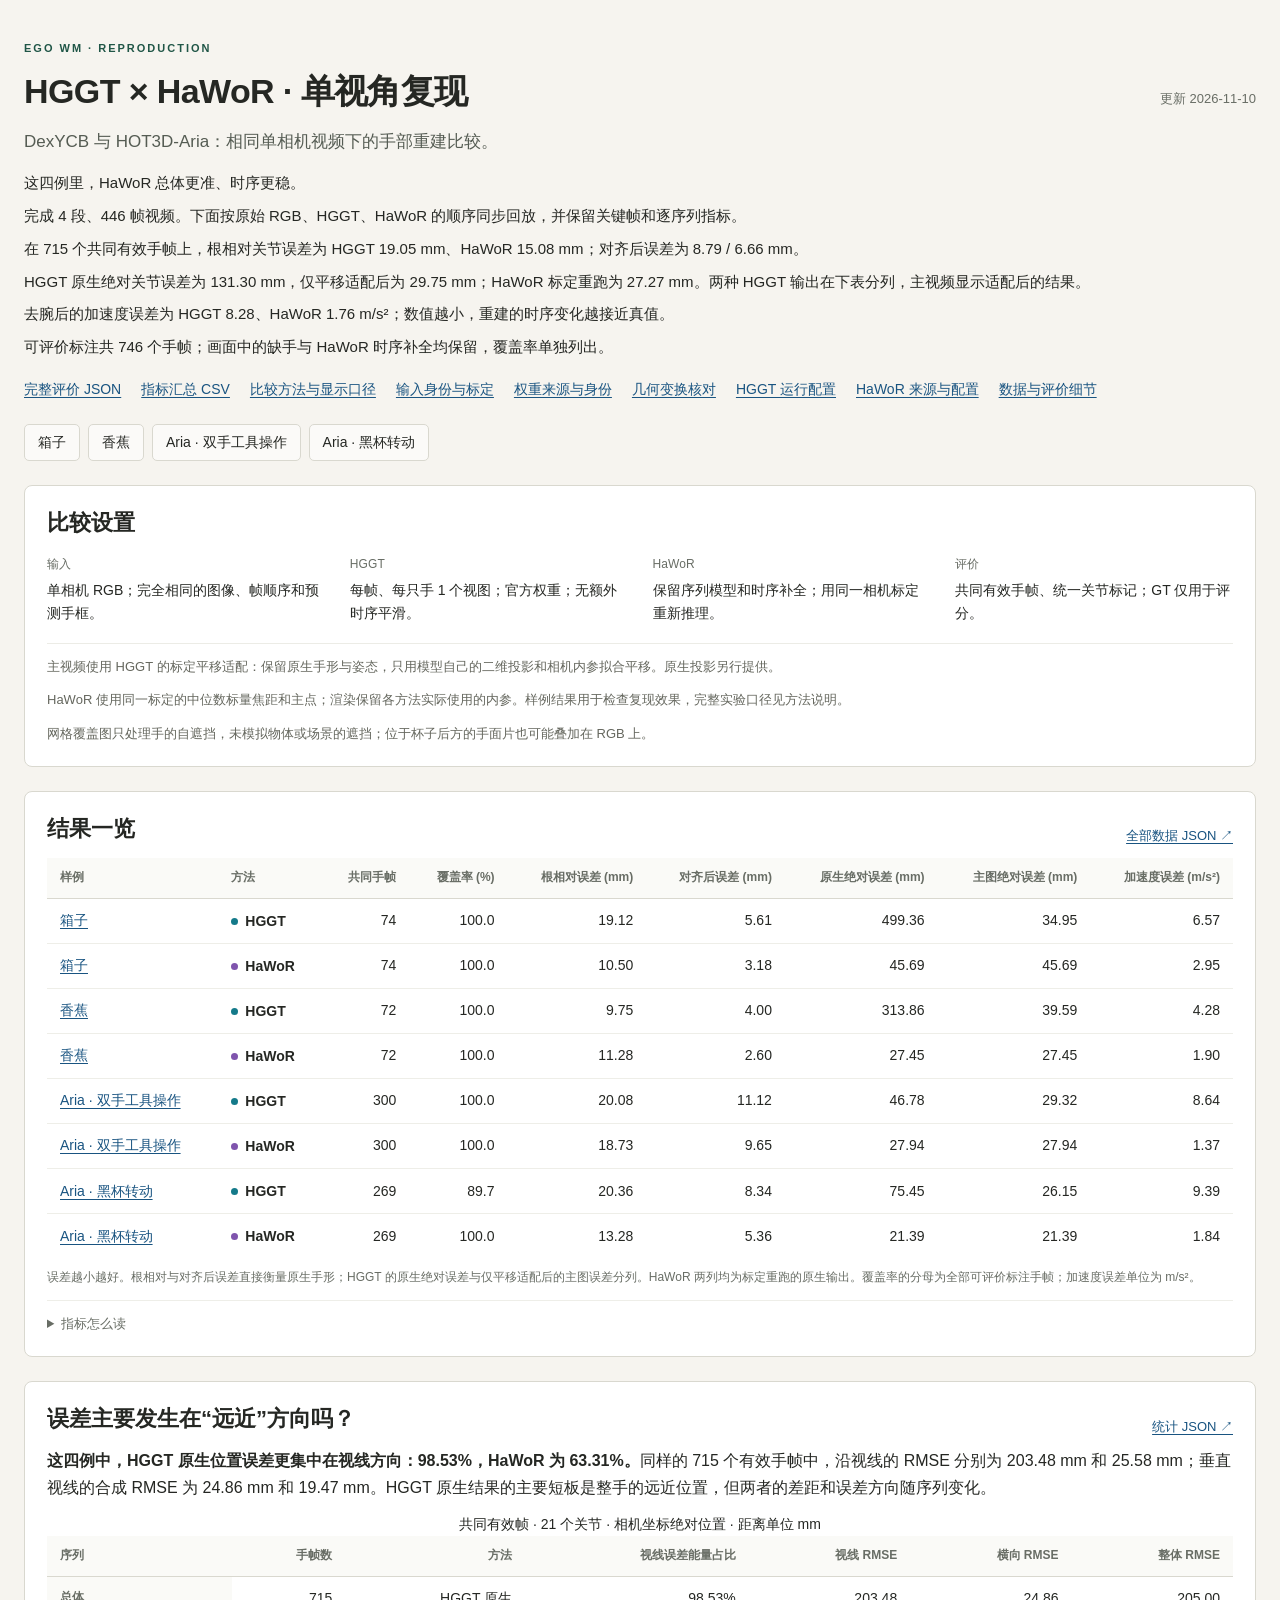
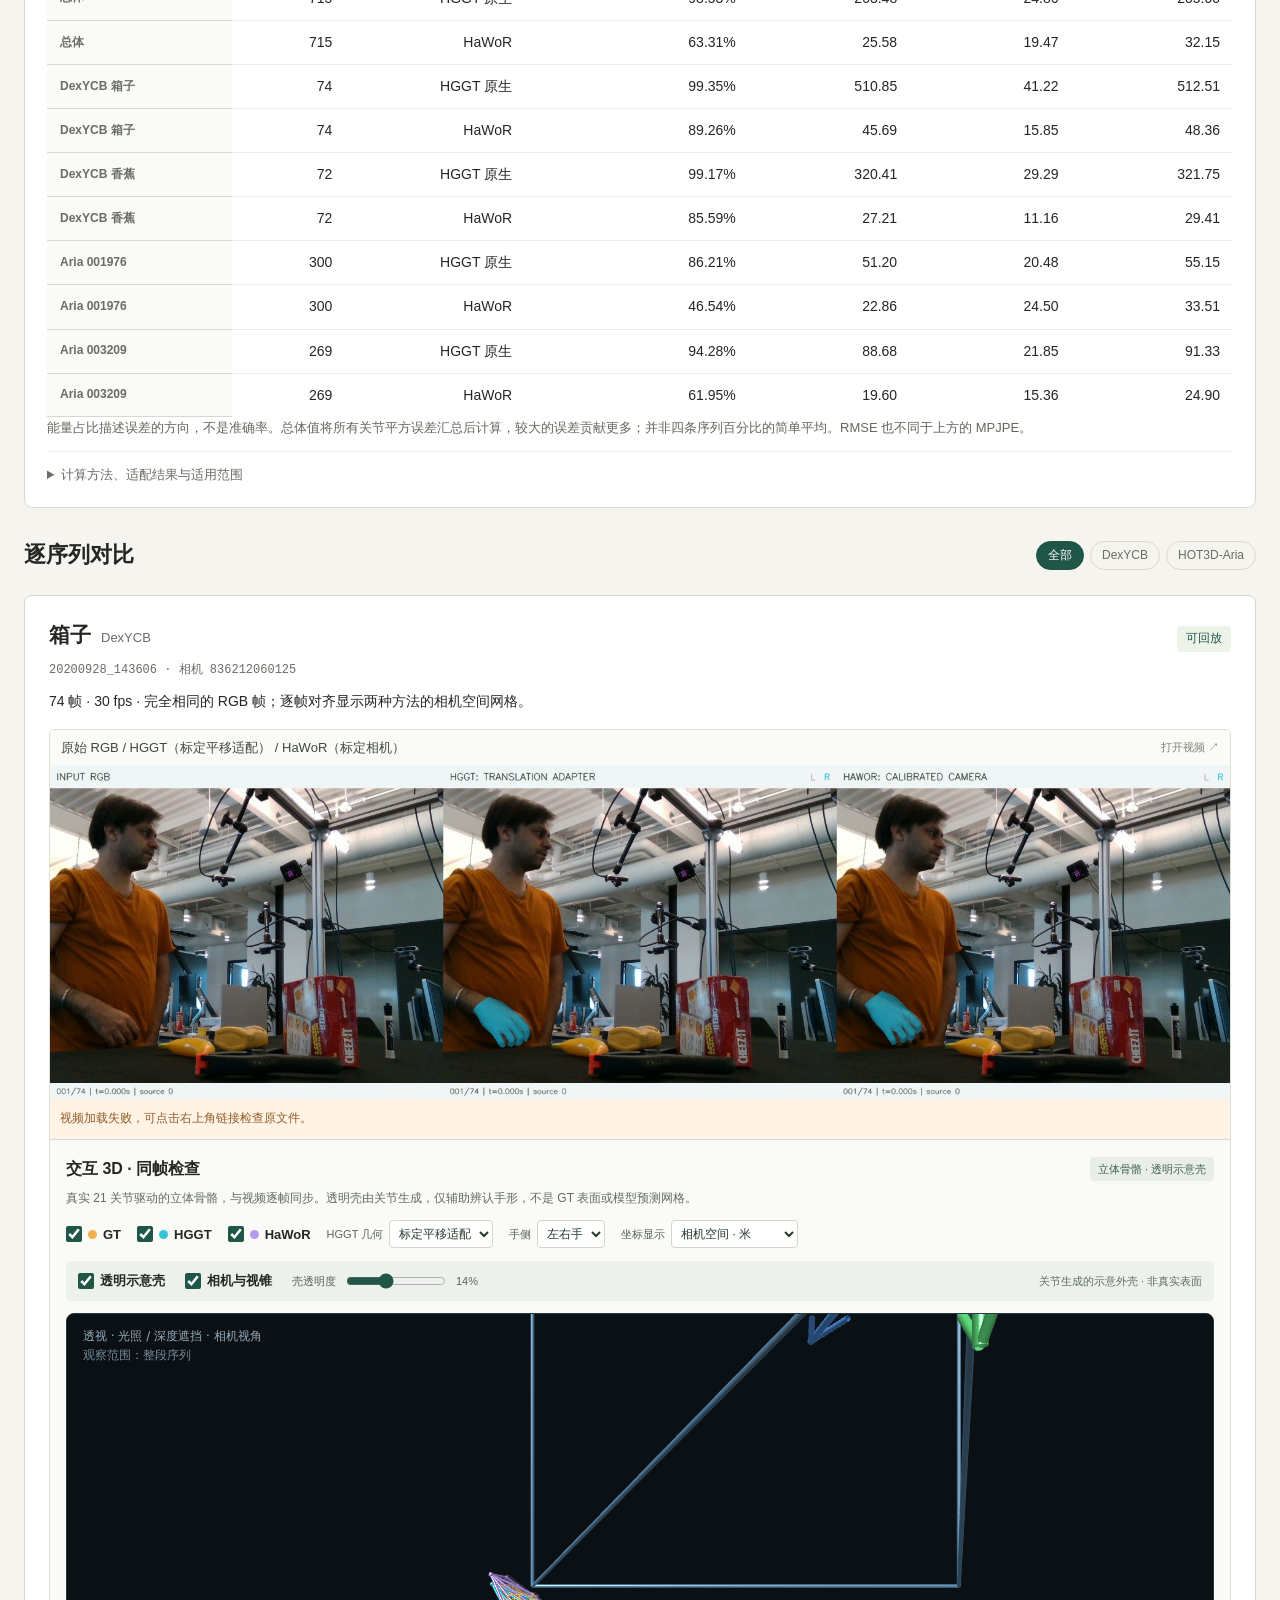
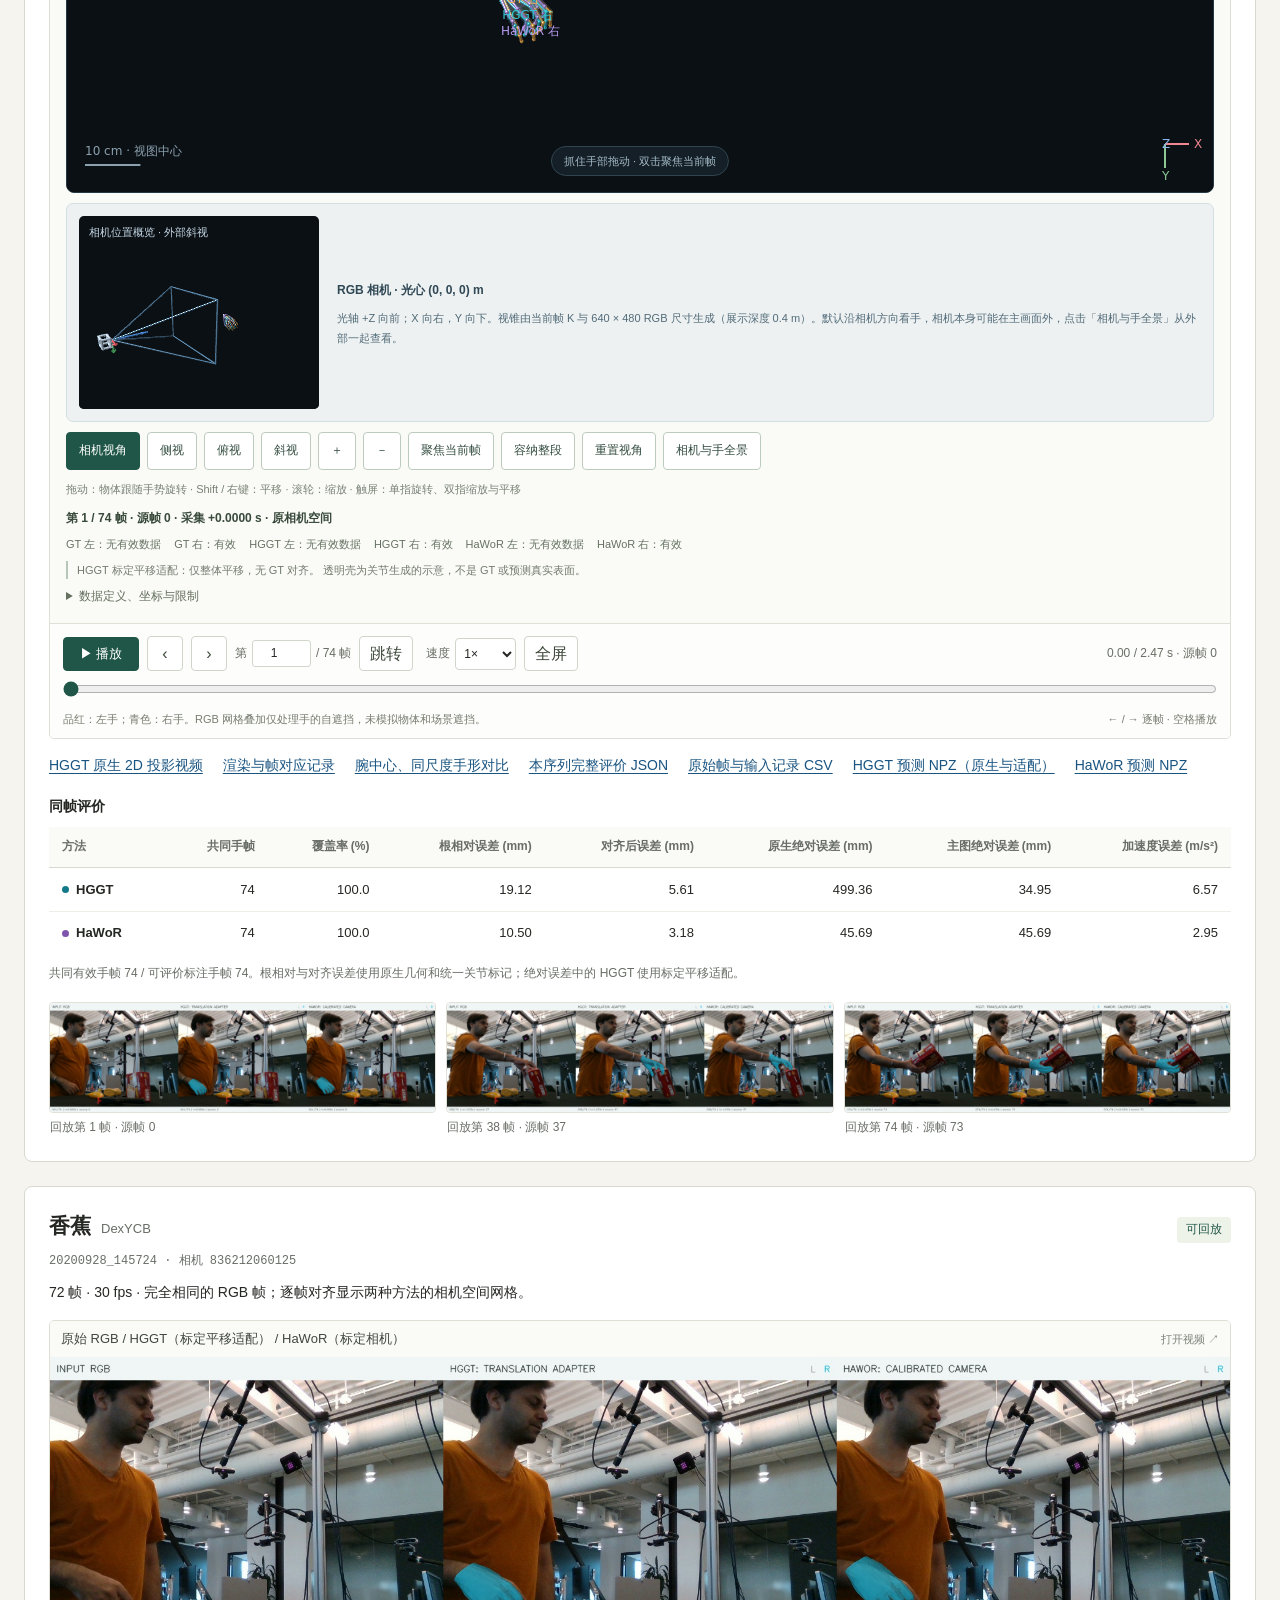
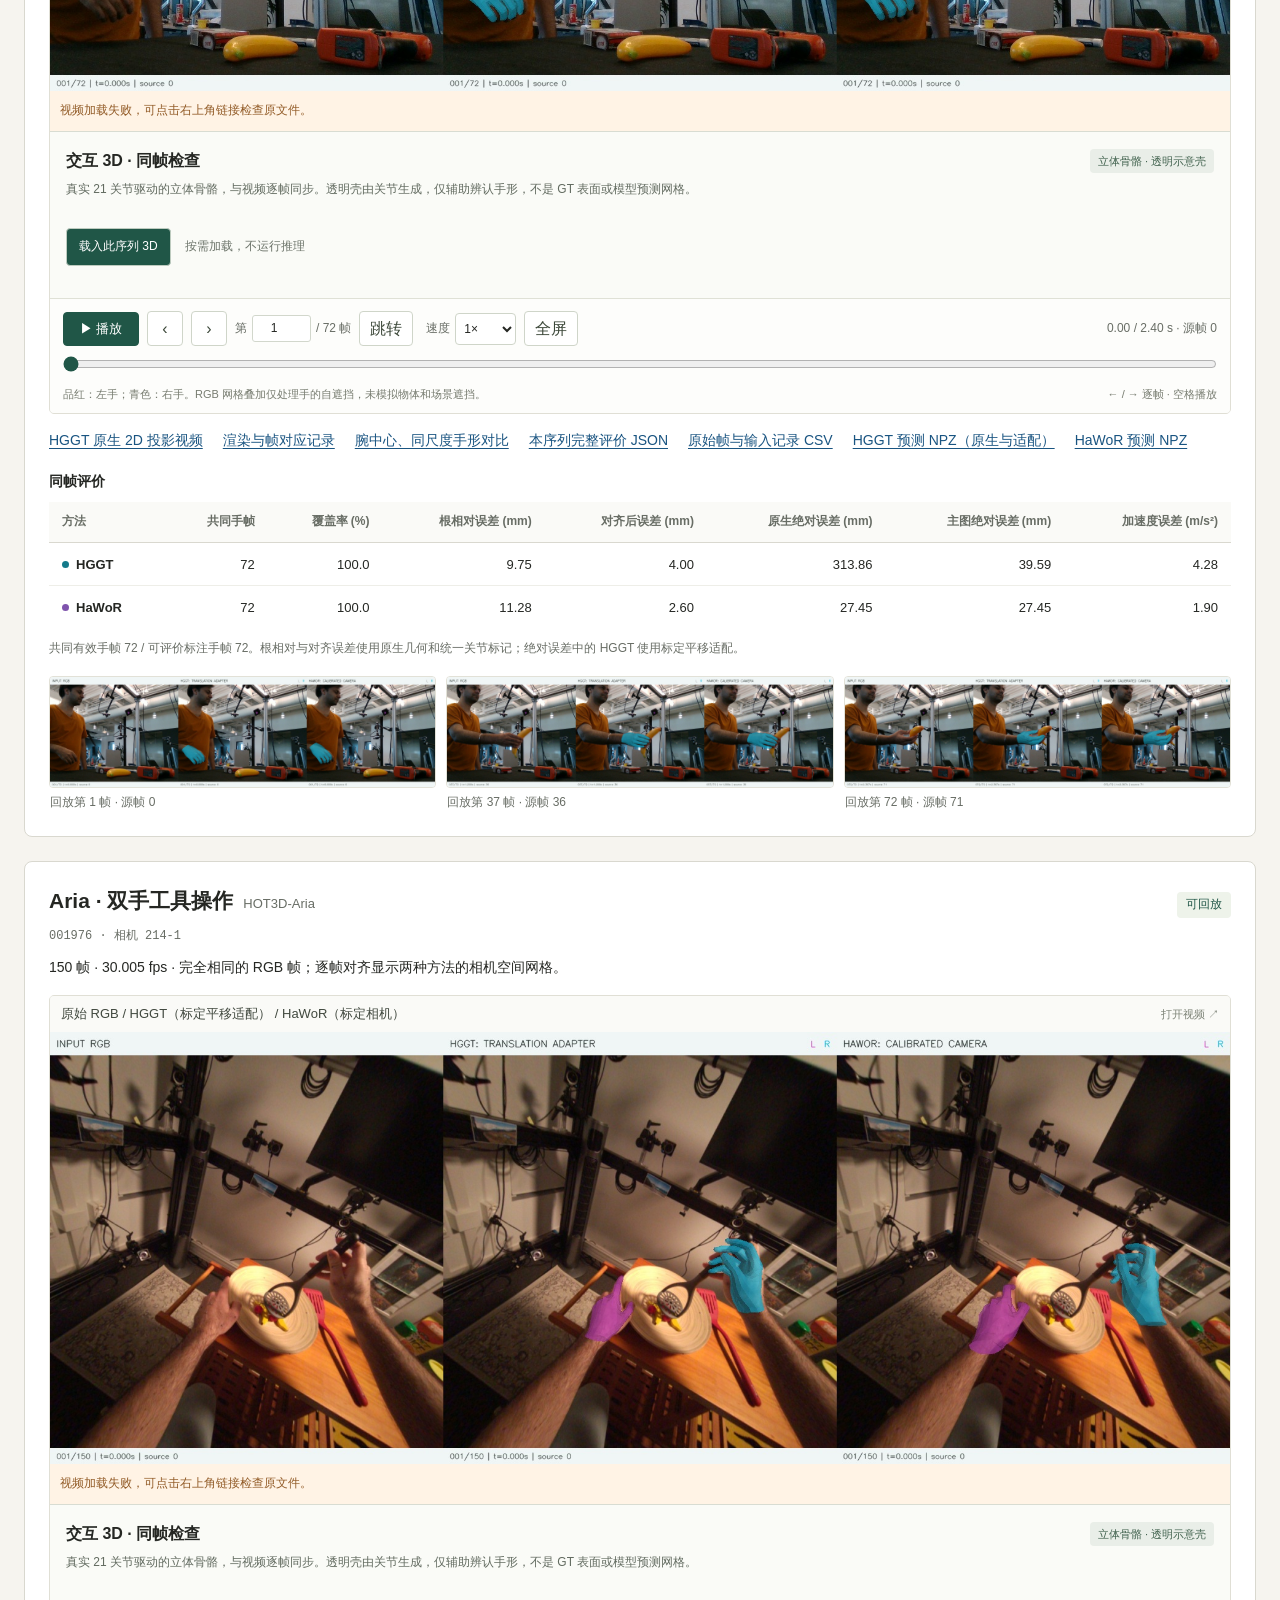
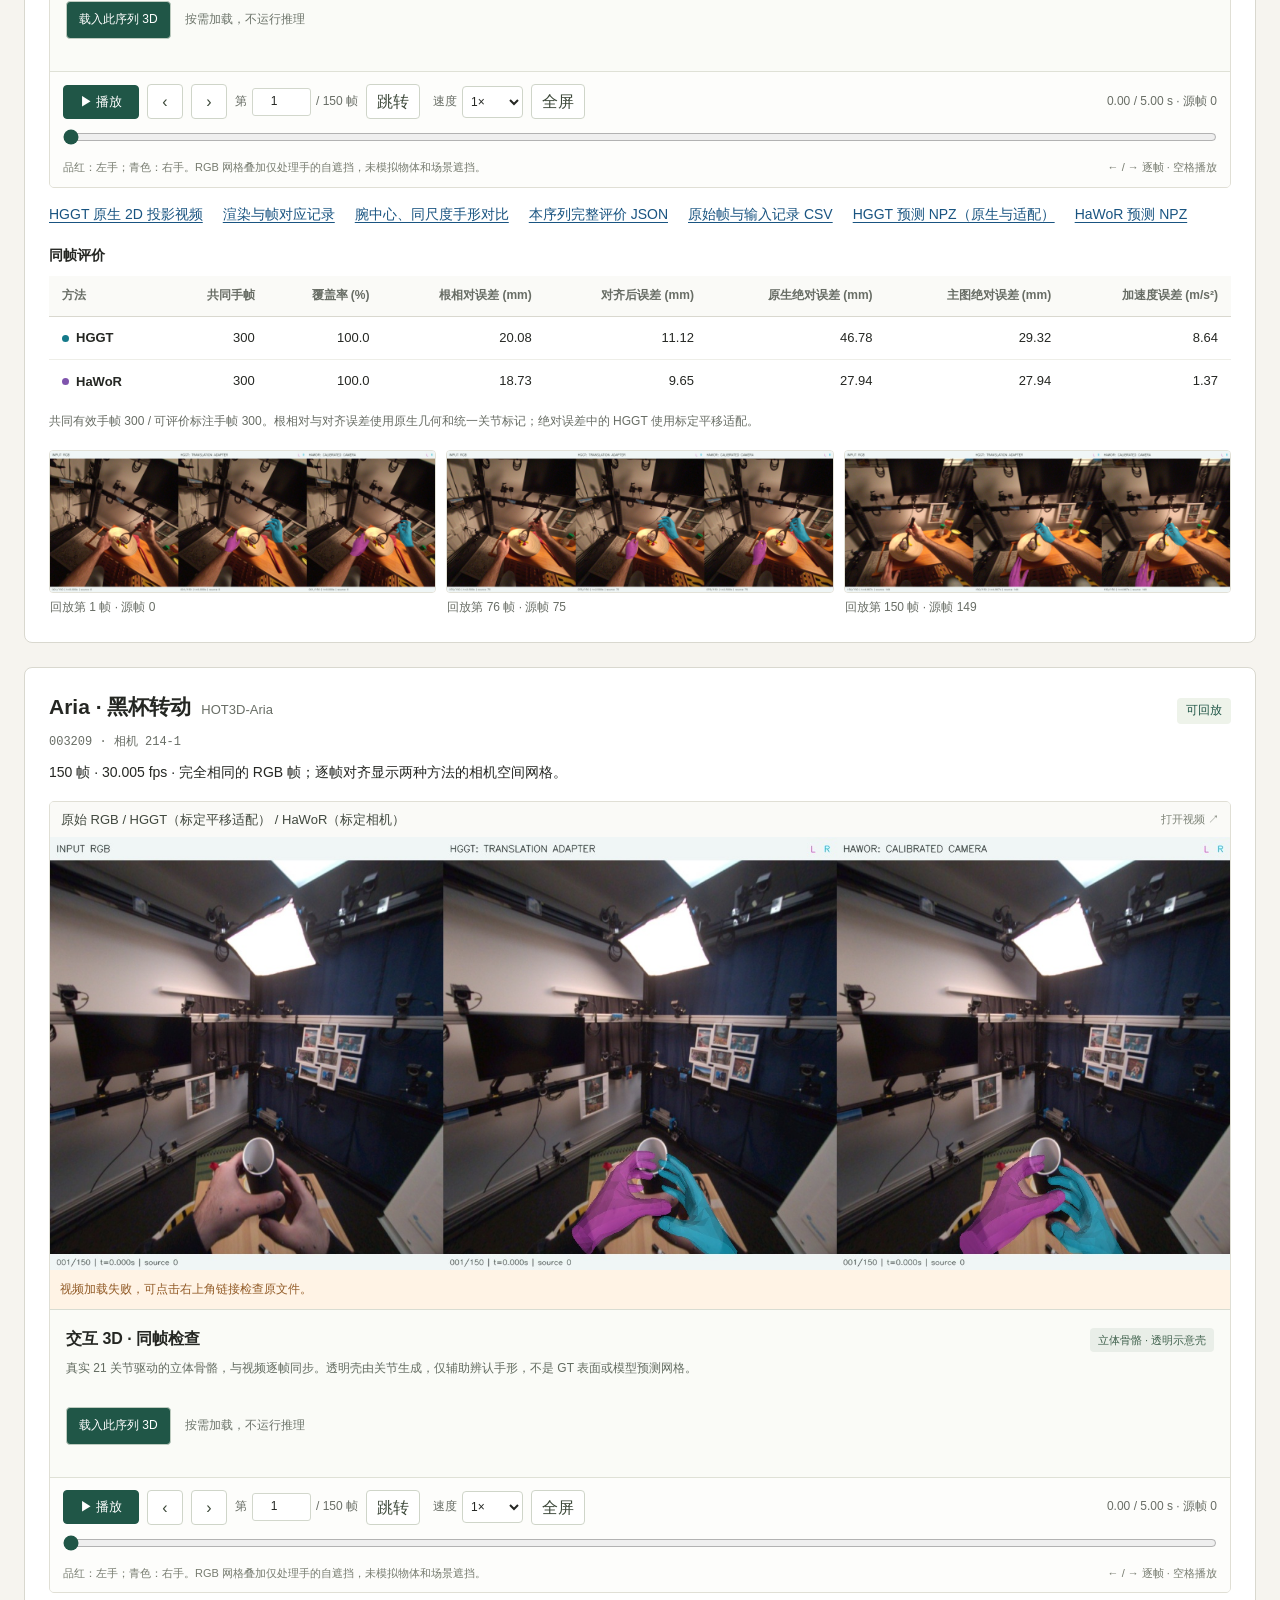
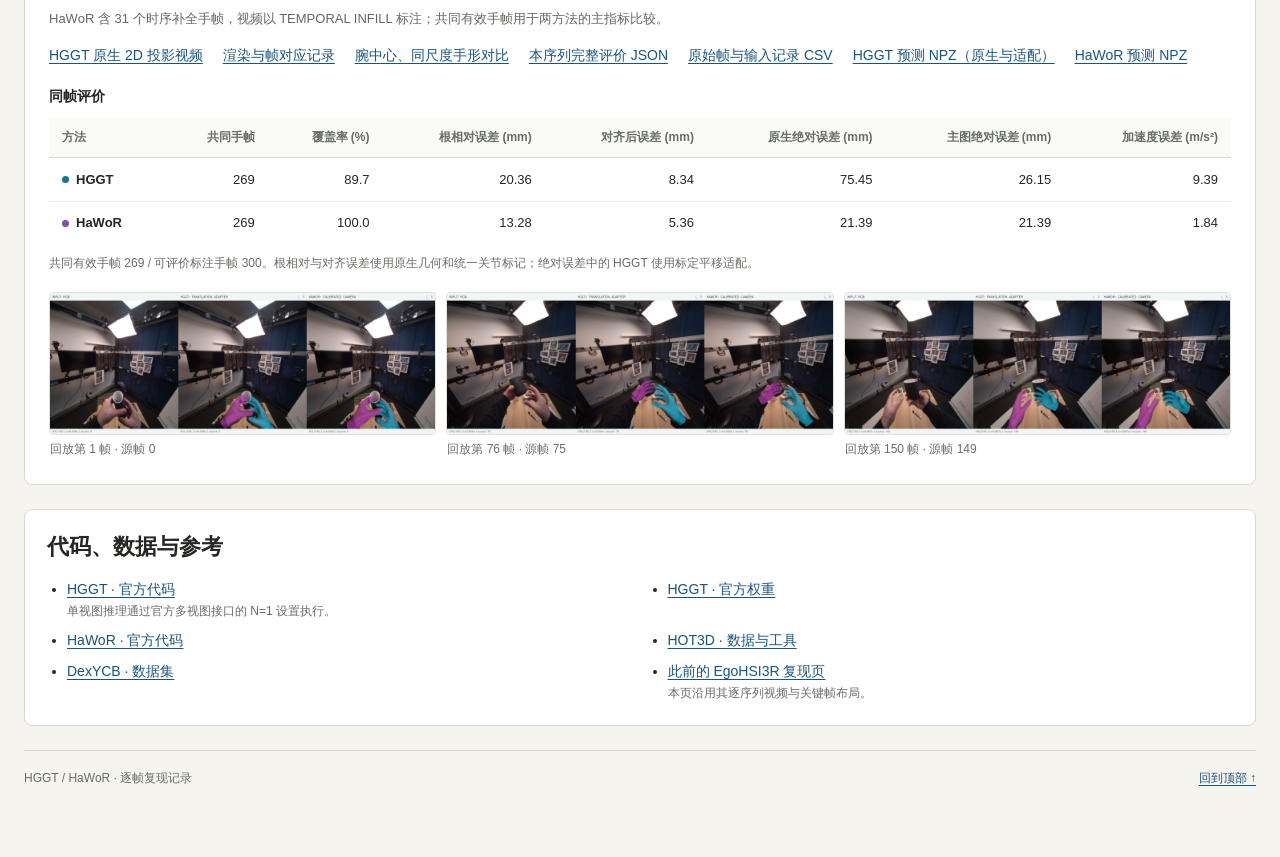
==== commit b5da99d2: "Add matched HGGT and HaWoR camera-ray error decomposition" ====
--- a/docs/index.html
+++ b/docs/index.html
@@ -29,6 +29,19 @@
       <div id="metrics-summary"></div>
       <details class="metric-guide" id="metric-guide"><summary>指标怎么读</summary><div id="metric-definitions"></div></details>
     </section>
+    <section class="section-block" id="view-depth-errors" aria-labelledby="depth-title">
+      <div class="section-heading"><h2 id="depth-title">误差主要发生在“远近”方向吗？</h2><a class="small-link" href="downloads/view_depth_errors.json">统计 JSON ↗</a></div>
+      <p><strong>这四例中，HGGT 原生位置误差更集中在视线方向：98.53%，HaWoR 为 63.31%。</strong>同样的 715 个有效手帧中，沿视线的 RMSE 分别为 203.48 mm 和 25.58 mm；垂直视线的合成 RMSE 为 24.86 mm 和 19.47 mm。HGGT 原生结果的主要短板是整手的远近位置，但两者的差距和误差方向随序列变化。</p>
+      <div class="table-scroll" role="region" aria-label="视线误差比较表，可横向滚动" tabindex="0"><table class="metrics-table"><caption>共同有效帧 · 21 个关节 · 相机坐标绝对位置 · 距离单位 mm</caption><thead><tr><th scope="col">序列</th><th scope="col">手帧数</th><th scope="col">方法</th><th scope="col">视线误差能量占比</th><th scope="col">视线 RMSE</th><th scope="col">横向 RMSE</th><th scope="col">整体 RMSE</th></tr></thead><tbody><tr><th scope='row'>总体</th><td>715</td><td>HGGT 原生</td><td>98.53%</td><td>203.48</td><td>24.86</td><td>205.00</td></tr><tr><th scope='row'>总体</th><td>715</td><td>HaWoR</td><td>63.31%</td><td>25.58</td><td>19.47</td><td>32.15</td></tr><tr><th scope='row'>DexYCB 箱子</th><td>74</td><td>HGGT 原生</td><td>99.35%</td><td>510.85</td><td>41.22</td><td>512.51</td></tr><tr><th scope='row'>DexYCB 箱子</th><td>74</td><td>HaWoR</td><td>89.26%</td><td>45.69</td><td>15.85</td><td>48.36</td></tr><tr><th scope='row'>DexYCB 香蕉</th><td>72</td><td>HGGT 原生</td><td>99.17%</td><td>320.41</td><td>29.29</td><td>321.75</td></tr><tr><th scope='row'>DexYCB 香蕉</th><td>72</td><td>HaWoR</td><td>85.59%</td><td>27.21</td><td>11.16</td><td>29.41</td></tr><tr><th scope='row'>Aria 001976</th><td>300</td><td>HGGT 原生</td><td>86.21%</td><td>51.20</td><td>20.48</td><td>55.15</td></tr><tr><th scope='row'>Aria 001976</th><td>300</td><td>HaWoR</td><td>46.54%</td><td>22.86</td><td>24.50</td><td>33.51</td></tr><tr><th scope='row'>Aria 003209</th><td>269</td><td>HGGT 原生</td><td>94.28%</td><td>88.68</td><td>21.85</td><td>91.33</td></tr><tr><th scope='row'>Aria 003209</th><td>269</td><td>HaWoR</td><td>61.95%</td><td>19.60</td><td>15.36</td><td>24.90</td></tr></tbody></table></div>
+      <p class="scope-notes">能量占比描述误差的方向，不是准确率。总体值将所有关节平方误差汇总后计算，较大的误差贡献更多；并非四条序列百分比的简单平均。RMSE 也不同于上方的 MPJPE。</p>
+      <details class="metric-guide"><summary>计算方法、适配结果与适用范围</summary>
+        <p>每个有效手帧，取从相机原点指向 GT 手腕的单位向量 u。每关节误差 e = 预测 − GT，视线分量为 e·u，横向平方误差为 ||e||² − (e·u)²。视线能量占比 = Σ(e·u)² / Σ||e||²；视线 RMSE = √mean((e·u)²)，横向 RMSE = √mean(||e||² − (e·u)²)。手偏离画面中心时，视线不等于相机 Z 轴。</p>
+        <p>三种几何统一使用 GT、HGGT 原生、HGGT 适配后和 HaWoR 的共同有效手帧与关节；共 715 手帧、15,015 关节，来源是网站公开的相机空间关节 JSON。无逐帧 GT 对齐、去腕或 PA 对齐。GT 只用于评分及定义视线。JSON 坐标精度为微米级，统计值按显示精度舍入。</p>
+        <p><strong>与主图的区别：</strong>主图默认展示 HGGT 平移适配后几何，本表的 HGGT 为原生输出。HGGT 适配后总体视线占比为 80.17%，视线 / 横向 RMSE 为 31.75 / 15.79 mm；完整分例结果在下载表中。适配利用已知内参和模型二维投影估计整体平移，不读取 GT。不能把适配后的误差当作原生模型性能。</p>
+        <p>结果针对四个开发样例，不是论文全基准结论。绝对位置分解同时包含整体平移和局部关节误差；如需判断手指局部形状，应结合去腕指标。此分析没有通过新的训练或推理挑选样例。</p>
+        <p><a href="downloads/view_depth_errors.csv">下载全部统计 CSV</a> · <a href="https://github.com/YichengDraw/hggt-hawor-singleview-20261110/blob/main/scripts/evaluate_view_depth.py">可复算脚本</a></p>
+      </details>
+    </section>
     <div class="sample-section-heading">
       <h2>逐序列对比</h2>
       <div id="dataset-filters" class="dataset-filters" aria-label="按数据集筛选"></div>
